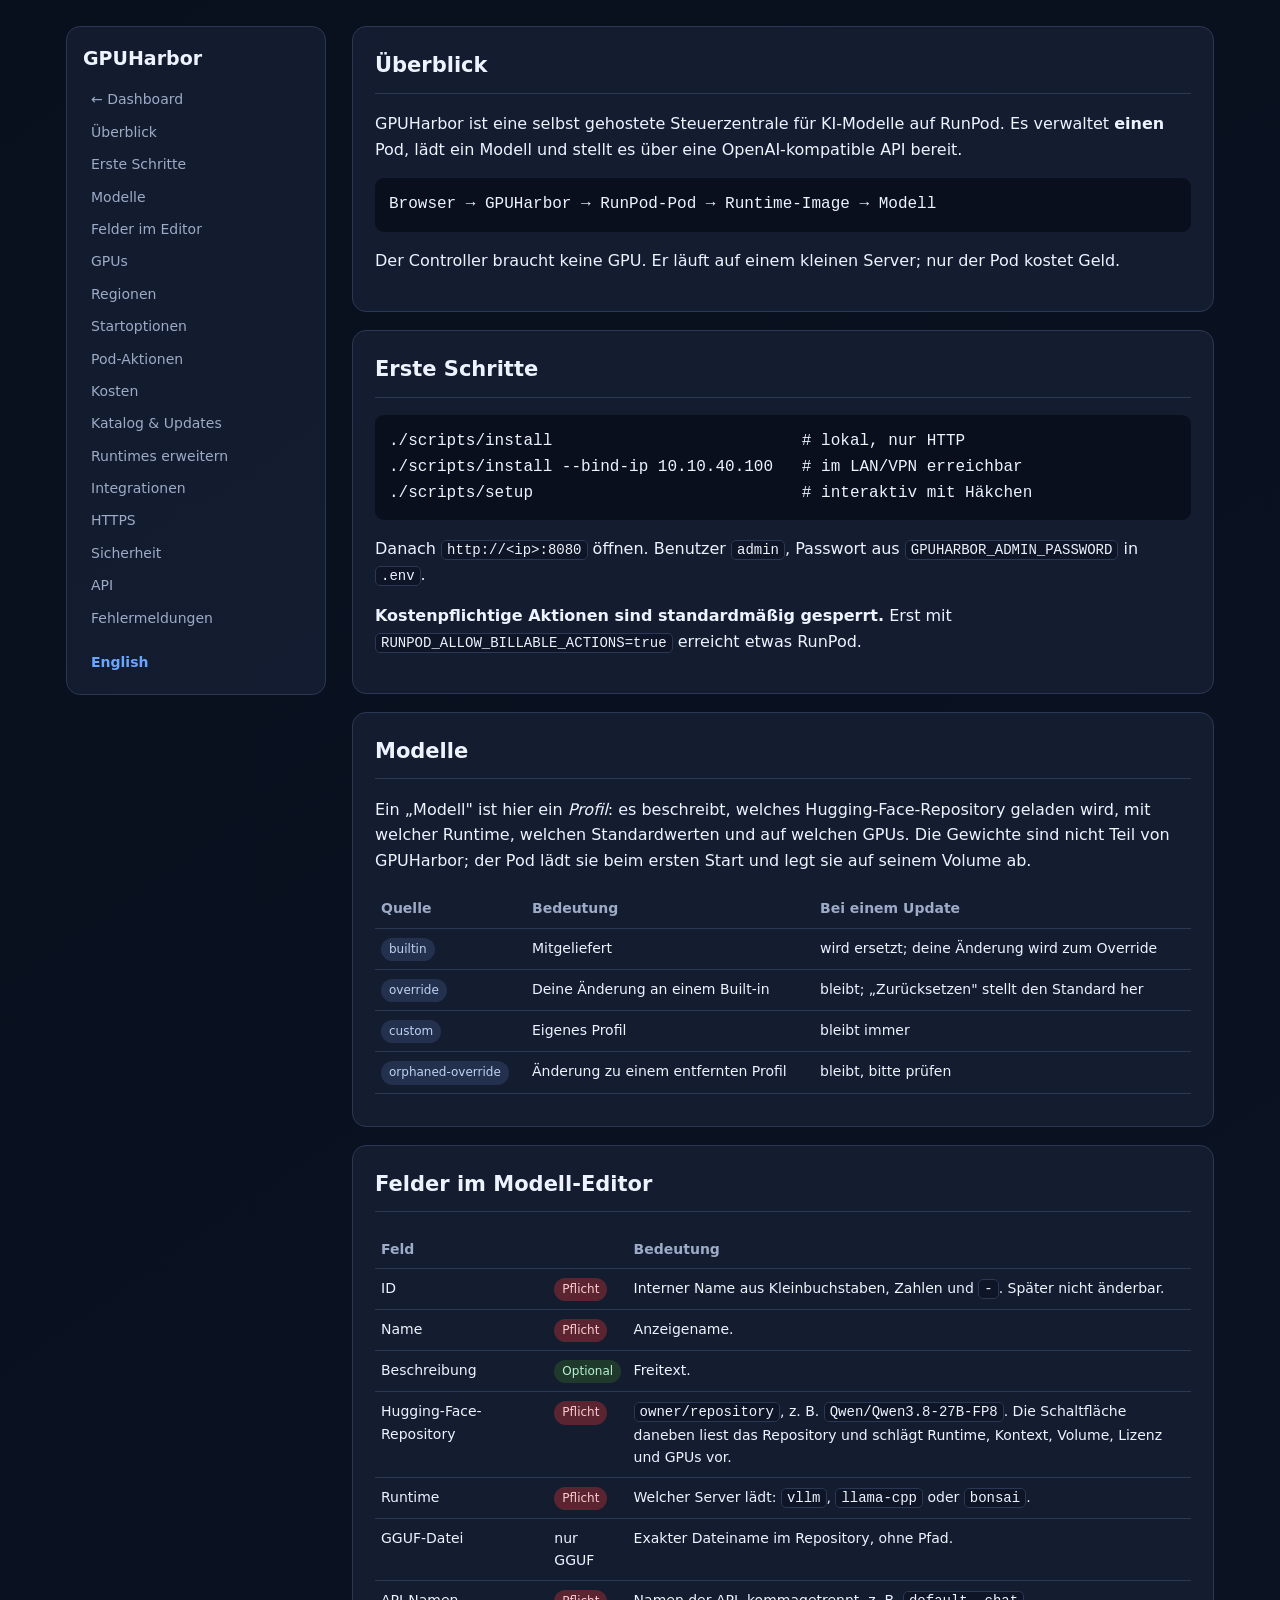
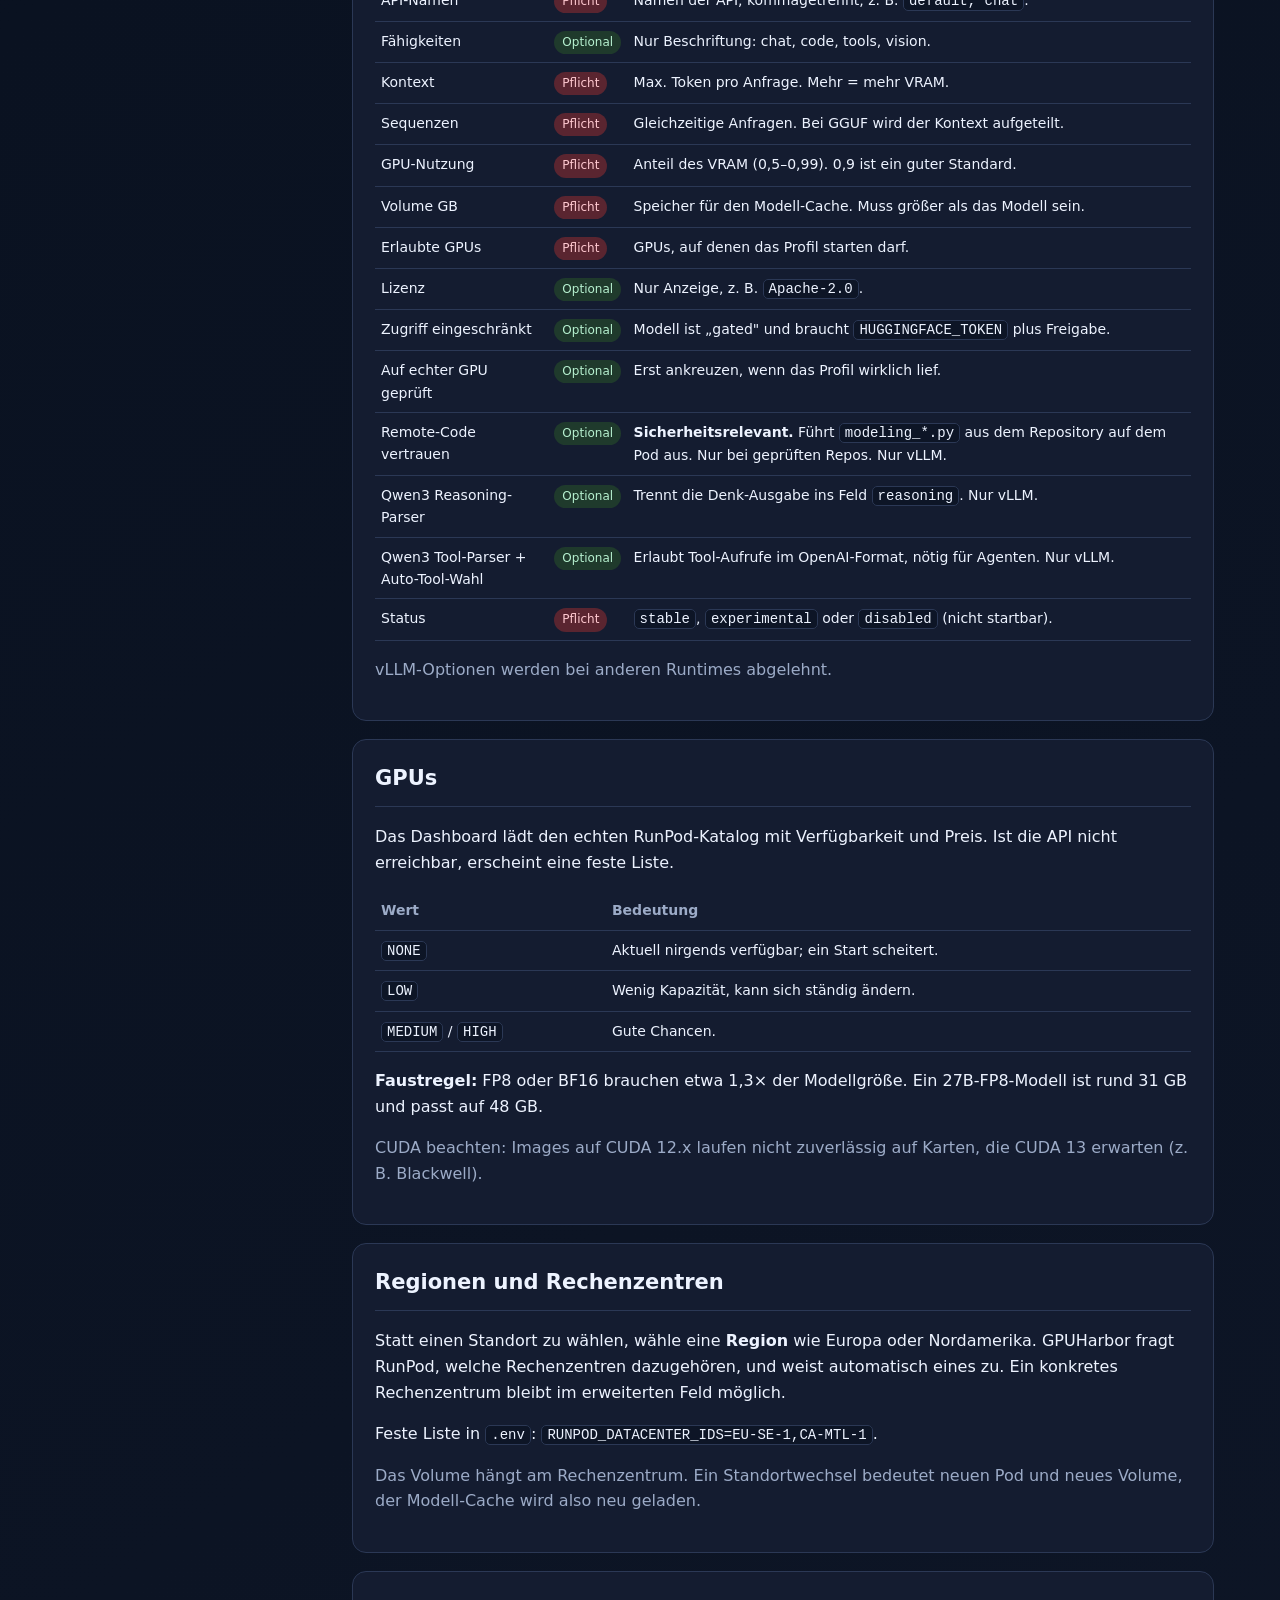
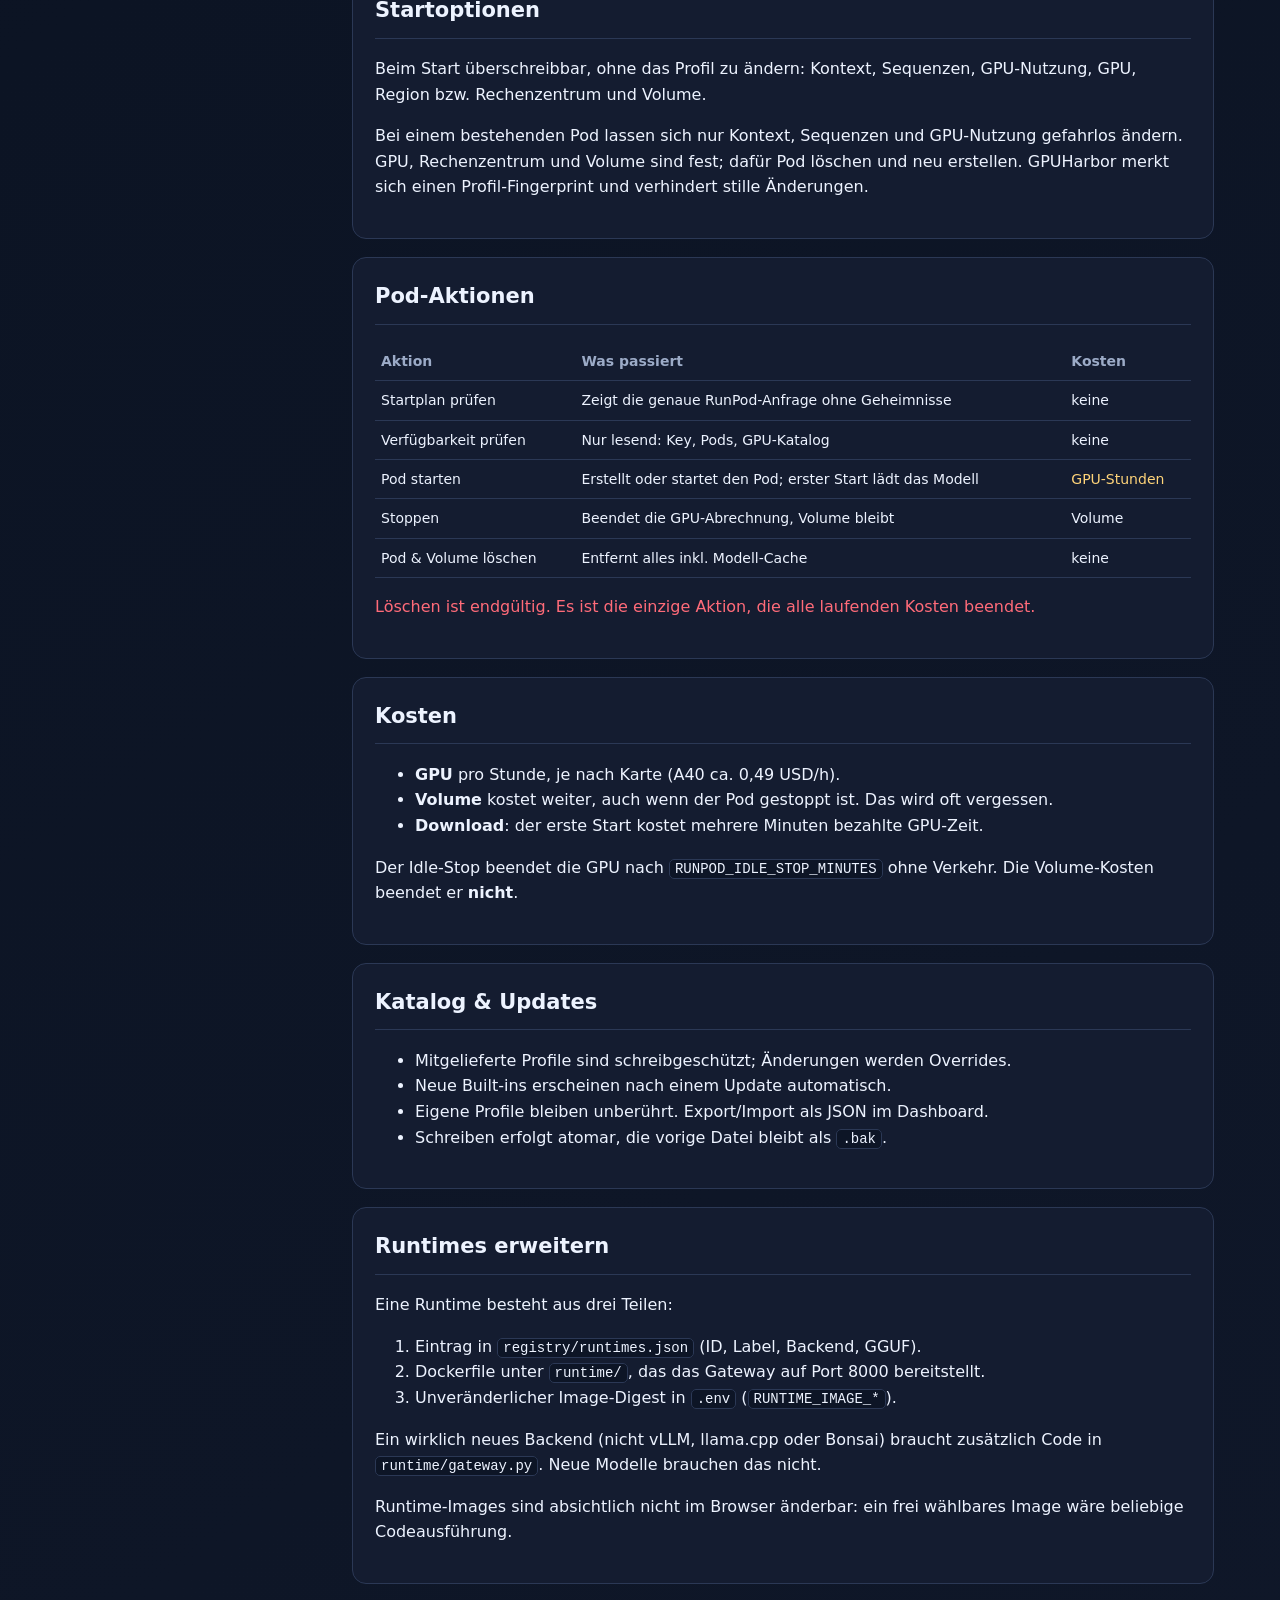
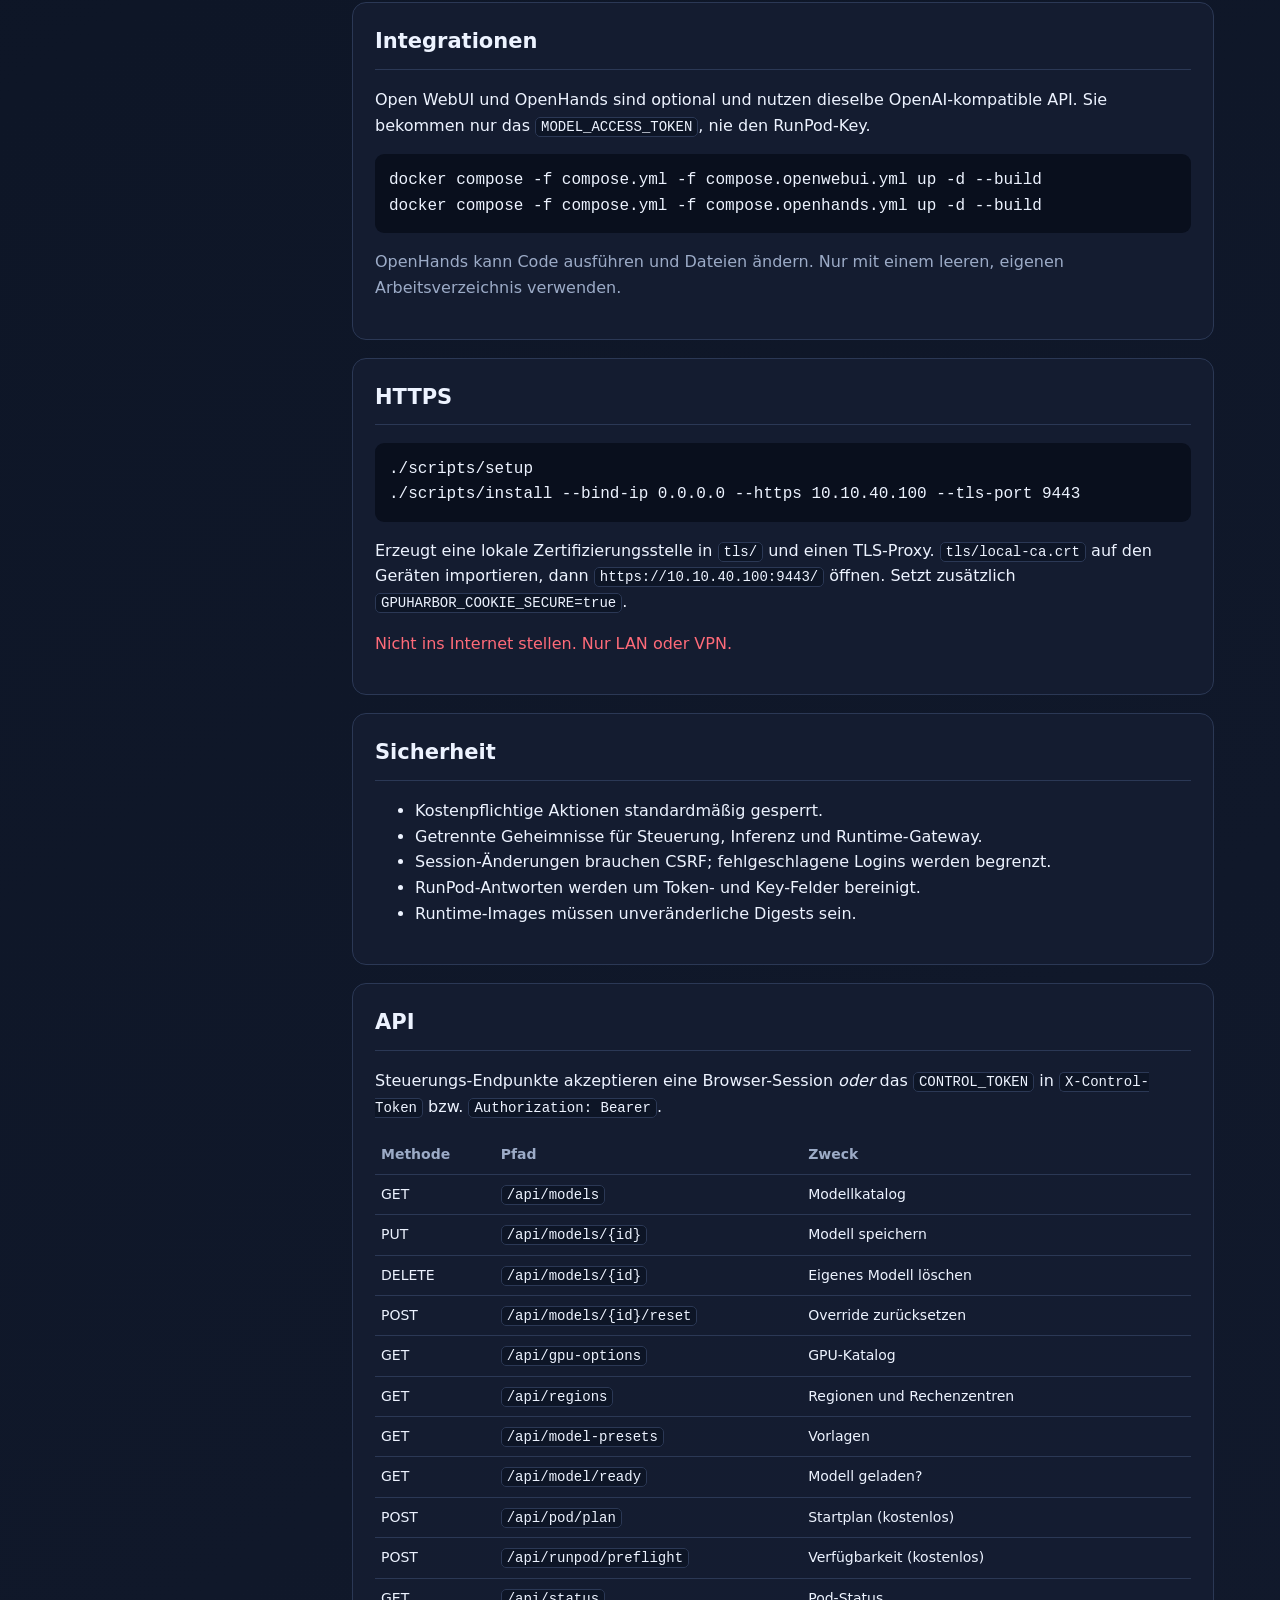
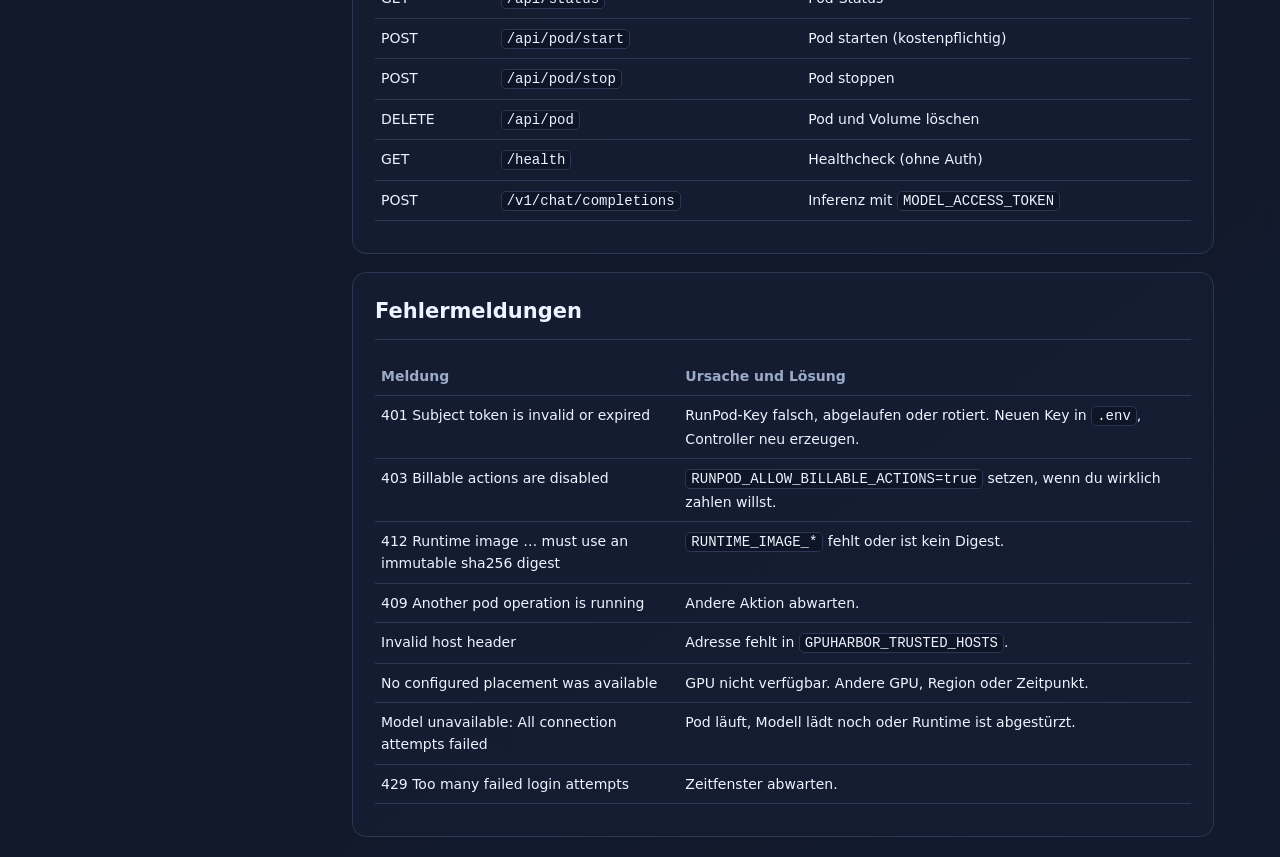
==== gpuharbor/static/docs.de.html @ ac612027 "Add Hugging Face lookup to the model editor Paste a repository, press one button, and GPUHarbor read" ====
<!doctype html>
<html lang="de">
<head>
<meta charset="utf-8"><meta name="viewport" content="width=device-width,initial-scale=1">
<title>GPUHarbor · Dokumentation</title>
<link rel="icon" href="/favicon.svg" type="image/svg+xml">
<style>
:root{color-scheme:dark;--bg:#0b1020;--card:#151d31;--line:#2b3855;--text:#edf3ff;--muted:#9cabc7;--accent:#68a6ff;--warn:#ffd479;--danger:#ff6b79;--ok:#54d69a}
*{box-sizing:border-box}
body{margin:0;background:linear-gradient(145deg,#08101e,#121a2d);color:var(--text);font:16px/1.6 system-ui,sans-serif}
.wrap{display:grid;grid-template-columns:260px 1fr;gap:26px;max-width:1200px;margin:auto;padding:26px}
nav{position:sticky;top:26px;align-self:start;background:rgba(21,29,49,.94);border:1px solid var(--line);border-radius:14px;padding:16px}
nav h1{font-size:19px;margin:0 0 10px}
nav a{display:block;color:var(--muted);text-decoration:none;padding:5px 8px;border-radius:7px;font-size:14px}
nav a:hover{background:#22304d;color:var(--text)}
main{min-width:0}
section{background:rgba(21,29,49,.94);border:1px solid var(--line);border-radius:14px;padding:22px;margin-bottom:18px}
h2{margin-top:0;font-size:21px;border-bottom:1px solid var(--line);padding-bottom:10px}
code{background:#0d1526;border:1px solid var(--line);border-radius:5px;padding:1px 5px;font-size:14px}
pre{white-space:pre-wrap;background:#090f1d;border-radius:9px;padding:14px;overflow:auto}
table{width:100%;border-collapse:collapse;margin:10px 0;font-size:14px}
th,td{text-align:left;border-bottom:1px solid var(--line);padding:8px 6px;vertical-align:top}
th{color:var(--muted);font-weight:600}
.muted{color:var(--muted)}.warn{color:var(--warn)}.danger{color:var(--danger)}
.tag{display:inline-block;font-size:12px;padding:2px 8px;border-radius:99px;background:#24314e;color:#bdd2f3}
.required{background:#5a2530;color:#ffc9d0}.optional{background:#1f3a2c;color:#b6f0cf}
.lang{display:flex;gap:8px;margin-top:12px}
.lang a{color:var(--accent);text-decoration:none;font-weight:600}
@media(max-width:900px){.wrap{grid-template-columns:1fr}nav{position:static}}
</style>
</head>
<body>
<div class="wrap">
<nav>
  <h1>GPUHarbor</h1>
  <a href="/">← Dashboard</a>
  <a href="#ueberblick">Überblick</a>
  <a href="#start">Erste Schritte</a>
  <a href="#modelle">Modelle</a>
  <a href="#felder">Felder im Editor</a>
  <a href="#gpus">GPUs</a>
  <a href="#regionen">Regionen</a>
  <a href="#startoptionen">Startoptionen</a>
  <a href="#pod">Pod-Aktionen</a>
  <a href="#kosten">Kosten</a>
  <a href="#katalog">Katalog &amp; Updates</a>
  <a href="#runtimes">Runtimes erweitern</a>
  <a href="#integrationen">Integrationen</a>
  <a href="#https">HTTPS</a>
  <a href="#sicherheit">Sicherheit</a>
  <a href="#api">API</a>
  <a href="#fehler">Fehlermeldungen</a>
  <div class="lang"><a href="/docs">English</a></div>
</nav>
<main>

<section id="ueberblick">
<h2>Überblick</h2>
<p>GPUHarbor ist eine selbst gehostete Steuerzentrale für KI-Modelle auf RunPod.
Es verwaltet <strong>einen</strong> Pod, lädt ein Modell und stellt es über eine
OpenAI-kompatible API bereit.</p>
<pre>Browser → GPUHarbor → RunPod-Pod → Runtime-Image → Modell</pre>
<p>Der Controller braucht keine GPU. Er läuft auf einem kleinen Server; nur der
Pod kostet Geld.</p>
</section>

<section id="start">
<h2>Erste Schritte</h2>
<pre>./scripts/install                          # lokal, nur HTTP
./scripts/install --bind-ip 10.10.40.100   # im LAN/VPN erreichbar
./scripts/setup                            # interaktiv mit Häkchen</pre>
<p>Danach <code>http://&lt;ip&gt;:8080</code> öffnen. Benutzer <code>admin</code>,
Passwort aus <code>GPUHARBOR_ADMIN_PASSWORD</code> in <code>.env</code>.</p>
<p><strong>Kostenpflichtige Aktionen sind standardmäßig gesperrt.</strong> Erst mit
<code>RUNPOD_ALLOW_BILLABLE_ACTIONS=true</code> erreicht etwas RunPod.</p>
</section>

<section id="modelle">
<h2>Modelle</h2>
<p>Ein „Modell" ist hier ein <em>Profil</em>: es beschreibt, welches
Hugging-Face-Repository geladen wird, mit welcher Runtime, welchen Standardwerten
und auf welchen GPUs. Die Gewichte sind nicht Teil von GPUHarbor; der Pod lädt sie
beim ersten Start und legt sie auf seinem Volume ab.</p>
<table>
<tr><th>Quelle</th><th>Bedeutung</th><th>Bei einem Update</th></tr>
<tr><td><span class="tag">builtin</span></td><td>Mitgeliefert</td><td>wird ersetzt; deine Änderung wird zum Override</td></tr>
<tr><td><span class="tag">override</span></td><td>Deine Änderung an einem Built-in</td><td>bleibt; „Zurücksetzen" stellt den Standard her</td></tr>
<tr><td><span class="tag">custom</span></td><td>Eigenes Profil</td><td>bleibt immer</td></tr>
<tr><td><span class="tag">orphaned-override</span></td><td>Änderung zu einem entfernten Profil</td><td>bleibt, bitte prüfen</td></tr>
</table>
</section>

<section id="felder">
<h2>Felder im Modell-Editor</h2>
<table>
<tr><th>Feld</th><th></th><th>Bedeutung</th></tr>
<tr><td>ID</td><td><span class="tag required">Pflicht</span></td><td>Interner Name aus Kleinbuchstaben, Zahlen und <code>-</code>. Später nicht änderbar.</td></tr>
<tr><td>Name</td><td><span class="tag required">Pflicht</span></td><td>Anzeigename.</td></tr>
<tr><td>Beschreibung</td><td><span class="tag optional">Optional</span></td><td>Freitext.</td></tr>
<tr><td>Hugging-Face-Repository</td><td><span class="tag required">Pflicht</span></td><td><code>owner/repository</code>, z. B. <code>Qwen/Qwen3.8-27B-FP8</code>. Die Schaltfläche daneben liest das Repository und schlägt Runtime, Kontext, Volume, Lizenz und GPUs vor.</td></tr>
<tr><td>Runtime</td><td><span class="tag required">Pflicht</span></td><td>Welcher Server lädt: <code>vllm</code>, <code>llama-cpp</code> oder <code>bonsai</code>.</td></tr>
<tr><td>GGUF-Datei</td><td>nur GGUF</td><td>Exakter Dateiname im Repository, ohne Pfad.</td></tr>
<tr><td>API-Namen</td><td><span class="tag required">Pflicht</span></td><td>Namen der API, kommagetrennt, z. B. <code>default, chat</code>.</td></tr>
<tr><td>Fähigkeiten</td><td><span class="tag optional">Optional</span></td><td>Nur Beschriftung: chat, code, tools, vision.</td></tr>
<tr><td>Kontext</td><td><span class="tag required">Pflicht</span></td><td>Max. Token pro Anfrage. Mehr = mehr VRAM.</td></tr>
<tr><td>Sequenzen</td><td><span class="tag required">Pflicht</span></td><td>Gleichzeitige Anfragen. Bei GGUF wird der Kontext aufgeteilt.</td></tr>
<tr><td>GPU-Nutzung</td><td><span class="tag required">Pflicht</span></td><td>Anteil des VRAM (0,5–0,99). 0,9 ist ein guter Standard.</td></tr>
<tr><td>Volume GB</td><td><span class="tag required">Pflicht</span></td><td>Speicher für den Modell-Cache. Muss größer als das Modell sein.</td></tr>
<tr><td>Erlaubte GPUs</td><td><span class="tag required">Pflicht</span></td><td>GPUs, auf denen das Profil starten darf.</td></tr>
<tr><td>Lizenz</td><td><span class="tag optional">Optional</span></td><td>Nur Anzeige, z. B. <code>Apache-2.0</code>.</td></tr>
<tr><td>Zugriff eingeschränkt</td><td><span class="tag optional">Optional</span></td><td>Modell ist „gated" und braucht <code>HUGGINGFACE_TOKEN</code> plus Freigabe.</td></tr>
<tr><td>Auf echter GPU geprüft</td><td><span class="tag optional">Optional</span></td><td>Erst ankreuzen, wenn das Profil wirklich lief.</td></tr>
<tr><td>Remote-Code vertrauen</td><td><span class="tag optional">Optional</span></td><td><strong>Sicherheitsrelevant.</strong> Führt <code>modeling_*.py</code> aus dem Repository auf dem Pod aus. Nur bei geprüften Repos. Nur vLLM.</td></tr>
<tr><td>Qwen3 Reasoning-Parser</td><td><span class="tag optional">Optional</span></td><td>Trennt die Denk-Ausgabe ins Feld <code>reasoning</code>. Nur vLLM.</td></tr>
<tr><td>Qwen3 Tool-Parser + Auto-Tool-Wahl</td><td><span class="tag optional">Optional</span></td><td>Erlaubt Tool-Aufrufe im OpenAI-Format, nötig für Agenten. Nur vLLM.</td></tr>
<tr><td>Status</td><td><span class="tag required">Pflicht</span></td><td><code>stable</code>, <code>experimental</code> oder <code>disabled</code> (nicht startbar).</td></tr>
</table>
<p class="muted">vLLM-Optionen werden bei anderen Runtimes abgelehnt.</p>
</section>

<section id="gpus">
<h2>GPUs</h2>
<p>Das Dashboard lädt den echten RunPod-Katalog mit Verfügbarkeit und Preis. Ist
die API nicht erreichbar, erscheint eine feste Liste.</p>
<table>
<tr><th>Wert</th><th>Bedeutung</th></tr>
<tr><td><code>NONE</code></td><td>Aktuell nirgends verfügbar; ein Start scheitert.</td></tr>
<tr><td><code>LOW</code></td><td>Wenig Kapazität, kann sich ständig ändern.</td></tr>
<tr><td><code>MEDIUM</code> / <code>HIGH</code></td><td>Gute Chancen.</td></tr>
</table>
<p><strong>Faustregel:</strong> FP8 oder BF16 brauchen etwa 1,3× der Modellgröße.
Ein 27B-FP8-Modell ist rund 31 GB und passt auf 48 GB.</p>
<p class="muted">CUDA beachten: Images auf CUDA 12.x laufen nicht zuverlässig auf
Karten, die CUDA 13 erwarten (z. B. Blackwell).</p>
</section>

<section id="regionen">
<h2>Regionen und Rechenzentren</h2>
<p>Statt einen Standort zu wählen, wähle eine <strong>Region</strong> wie Europa
oder Nordamerika. GPUHarbor fragt RunPod, welche Rechenzentren dazugehören, und
weist automatisch eines zu. Ein konkretes Rechenzentrum bleibt im erweiterten Feld
möglich.</p>
<p>Feste Liste in <code>.env</code>: <code>RUNPOD_DATACENTER_IDS=EU-SE-1,CA-MTL-1</code>.</p>
<p class="muted">Das Volume hängt am Rechenzentrum. Ein Standortwechsel bedeutet
neuen Pod und neues Volume, der Modell-Cache wird also neu geladen.</p>
</section>

<section id="startoptionen">
<h2>Startoptionen</h2>
<p>Beim Start überschreibbar, ohne das Profil zu ändern: Kontext, Sequenzen,
GPU-Nutzung, GPU, Region bzw. Rechenzentrum und Volume.</p>
<p>Bei einem bestehenden Pod lassen sich nur Kontext, Sequenzen und GPU-Nutzung
gefahrlos ändern. GPU, Rechenzentrum und Volume sind fest; dafür Pod löschen und
neu erstellen. GPUHarbor merkt sich einen Profil-Fingerprint und verhindert
stille Änderungen.</p>
</section>

<section id="pod">
<h2>Pod-Aktionen</h2>
<table>
<tr><th>Aktion</th><th>Was passiert</th><th>Kosten</th></tr>
<tr><td>Startplan prüfen</td><td>Zeigt die genaue RunPod-Anfrage ohne Geheimnisse</td><td>keine</td></tr>
<tr><td>Verfügbarkeit prüfen</td><td>Nur lesend: Key, Pods, GPU-Katalog</td><td>keine</td></tr>
<tr><td>Pod starten</td><td>Erstellt oder startet den Pod; erster Start lädt das Modell</td><td class="warn">GPU-Stunden</td></tr>
<tr><td>Stoppen</td><td>Beendet die GPU-Abrechnung, Volume bleibt</td><td>Volume</td></tr>
<tr><td>Pod &amp; Volume löschen</td><td>Entfernt alles inkl. Modell-Cache</td><td>keine</td></tr>
</table>
<p class="danger">Löschen ist endgültig. Es ist die einzige Aktion, die alle laufenden Kosten beendet.</p>
</section>

<section id="kosten">
<h2>Kosten</h2>
<ul>
<li><strong>GPU</strong> pro Stunde, je nach Karte (A40 ca. 0,49 USD/h).</li>
<li><strong>Volume</strong> kostet weiter, auch wenn der Pod gestoppt ist. Das wird oft vergessen.</li>
<li><strong>Download</strong>: der erste Start kostet mehrere Minuten bezahlte GPU-Zeit.</li>
</ul>
<p>Der Idle-Stop beendet die GPU nach <code>RUNPOD_IDLE_STOP_MINUTES</code> ohne
Verkehr. Die Volume-Kosten beendet er <strong>nicht</strong>.</p>
</section>

<section id="katalog">
<h2>Katalog &amp; Updates</h2>
<ul>
<li>Mitgelieferte Profile sind schreibgeschützt; Änderungen werden Overrides.</li>
<li>Neue Built-ins erscheinen nach einem Update automatisch.</li>
<li>Eigene Profile bleiben unberührt. Export/Import als JSON im Dashboard.</li>
<li>Schreiben erfolgt atomar, die vorige Datei bleibt als <code>.bak</code>.</li>
</ul>
</section>

<section id="runtimes">
<h2>Runtimes erweitern</h2>
<p>Eine Runtime besteht aus drei Teilen:</p>
<ol>
<li>Eintrag in <code>registry/runtimes.json</code> (ID, Label, Backend, GGUF).</li>
<li>Dockerfile unter <code>runtime/</code>, das das Gateway auf Port 8000 bereitstellt.</li>
<li>Unveränderlicher Image-Digest in <code>.env</code> (<code>RUNTIME_IMAGE_*</code>).</li>
</ol>
<p>Ein wirklich neues Backend (nicht vLLM, llama.cpp oder Bonsai) braucht zusätzlich
Code in <code>runtime/gateway.py</code>. Neue Modelle brauchen das nicht.</p>
<p>Runtime-Images sind absichtlich nicht im Browser änderbar: ein frei wählbares
Image wäre beliebige Codeausführung.</p>
</section>

<section id="integrationen">
<h2>Integrationen</h2>
<p>Open WebUI und OpenHands sind optional und nutzen dieselbe OpenAI-kompatible
API. Sie bekommen nur das <code>MODEL_ACCESS_TOKEN</code>, nie den RunPod-Key.</p>
<pre>docker compose -f compose.yml -f compose.openwebui.yml up -d --build
docker compose -f compose.yml -f compose.openhands.yml up -d --build</pre>
<p class="muted">OpenHands kann Code ausführen und Dateien ändern. Nur mit einem
leeren, eigenen Arbeitsverzeichnis verwenden.</p>
</section>

<section id="https">
<h2>HTTPS</h2>
<pre>./scripts/setup
./scripts/install --bind-ip 0.0.0.0 --https 10.10.40.100 --tls-port 9443</pre>
<p>Erzeugt eine lokale Zertifizierungsstelle in <code>tls/</code> und einen
TLS-Proxy. <code>tls/local-ca.crt</code> auf den Geräten importieren, dann
<code>https://10.10.40.100:9443/</code> öffnen. Setzt zusätzlich
<code>GPUHARBOR_COOKIE_SECURE=true</code>.</p>
<p class="danger">Nicht ins Internet stellen. Nur LAN oder VPN.</p>
</section>

<section id="sicherheit">
<h2>Sicherheit</h2>
<ul>
<li>Kostenpflichtige Aktionen standardmäßig gesperrt.</li>
<li>Getrennte Geheimnisse für Steuerung, Inferenz und Runtime-Gateway.</li>
<li>Session-Änderungen brauchen CSRF; fehlgeschlagene Logins werden begrenzt.</li>
<li>RunPod-Antworten werden um Token- und Key-Felder bereinigt.</li>
<li>Runtime-Images müssen unveränderliche Digests sein.</li>
</ul>
</section>

<section id="api">
<h2>API</h2>
<p>Steuerungs-Endpunkte akzeptieren eine Browser-Session <em>oder</em> das
<code>CONTROL_TOKEN</code> in <code>X-Control-Token</code> bzw.
<code>Authorization: Bearer</code>.</p>
<table>
<tr><th>Methode</th><th>Pfad</th><th>Zweck</th></tr>
<tr><td>GET</td><td><code>/api/models</code></td><td>Modellkatalog</td></tr>
<tr><td>PUT</td><td><code>/api/models/{id}</code></td><td>Modell speichern</td></tr>
<tr><td>DELETE</td><td><code>/api/models/{id}</code></td><td>Eigenes Modell löschen</td></tr>
<tr><td>POST</td><td><code>/api/models/{id}/reset</code></td><td>Override zurücksetzen</td></tr>
<tr><td>GET</td><td><code>/api/gpu-options</code></td><td>GPU-Katalog</td></tr>
<tr><td>GET</td><td><code>/api/regions</code></td><td>Regionen und Rechenzentren</td></tr>
<tr><td>GET</td><td><code>/api/model-presets</code></td><td>Vorlagen</td></tr>
<tr><td>GET</td><td><code>/api/model/ready</code></td><td>Modell geladen?</td></tr>
<tr><td>POST</td><td><code>/api/pod/plan</code></td><td>Startplan (kostenlos)</td></tr>
<tr><td>POST</td><td><code>/api/runpod/preflight</code></td><td>Verfügbarkeit (kostenlos)</td></tr>
<tr><td>GET</td><td><code>/api/status</code></td><td>Pod-Status</td></tr>
<tr><td>POST</td><td><code>/api/pod/start</code></td><td>Pod starten (kostenpflichtig)</td></tr>
<tr><td>POST</td><td><code>/api/pod/stop</code></td><td>Pod stoppen</td></tr>
<tr><td>DELETE</td><td><code>/api/pod</code></td><td>Pod und Volume löschen</td></tr>
<tr><td>GET</td><td><code>/health</code></td><td>Healthcheck (ohne Auth)</td></tr>
<tr><td>POST</td><td><code>/v1/chat/completions</code></td><td>Inferenz mit <code>MODEL_ACCESS_TOKEN</code></td></tr>
</table>
</section>

<section id="fehler">
<h2>Fehlermeldungen</h2>
<table>
<tr><th>Meldung</th><th>Ursache und Lösung</th></tr>
<tr><td>401 Subject token is invalid or expired</td><td>RunPod-Key falsch, abgelaufen oder rotiert. Neuen Key in <code>.env</code>, Controller neu erzeugen.</td></tr>
<tr><td>403 Billable actions are disabled</td><td><code>RUNPOD_ALLOW_BILLABLE_ACTIONS=true</code> setzen, wenn du wirklich zahlen willst.</td></tr>
<tr><td>412 Runtime image … must use an immutable sha256 digest</td><td><code>RUNTIME_IMAGE_*</code> fehlt oder ist kein Digest.</td></tr>
<tr><td>409 Another pod operation is running</td><td>Andere Aktion abwarten.</td></tr>
<tr><td>Invalid host header</td><td>Adresse fehlt in <code>GPUHARBOR_TRUSTED_HOSTS</code>.</td></tr>
<tr><td>No configured placement was available</td><td>GPU nicht verfügbar. Andere GPU, Region oder Zeitpunkt.</td></tr>
<tr><td>Model unavailable: All connection attempts failed</td><td>Pod läuft, Modell lädt noch oder Runtime ist abgestürzt.</td></tr>
<tr><td>429 Too many failed login attempts</td><td>Zeitfenster abwarten.</td></tr>
</table>
</section>

</main>
</div>
</body>
</html>
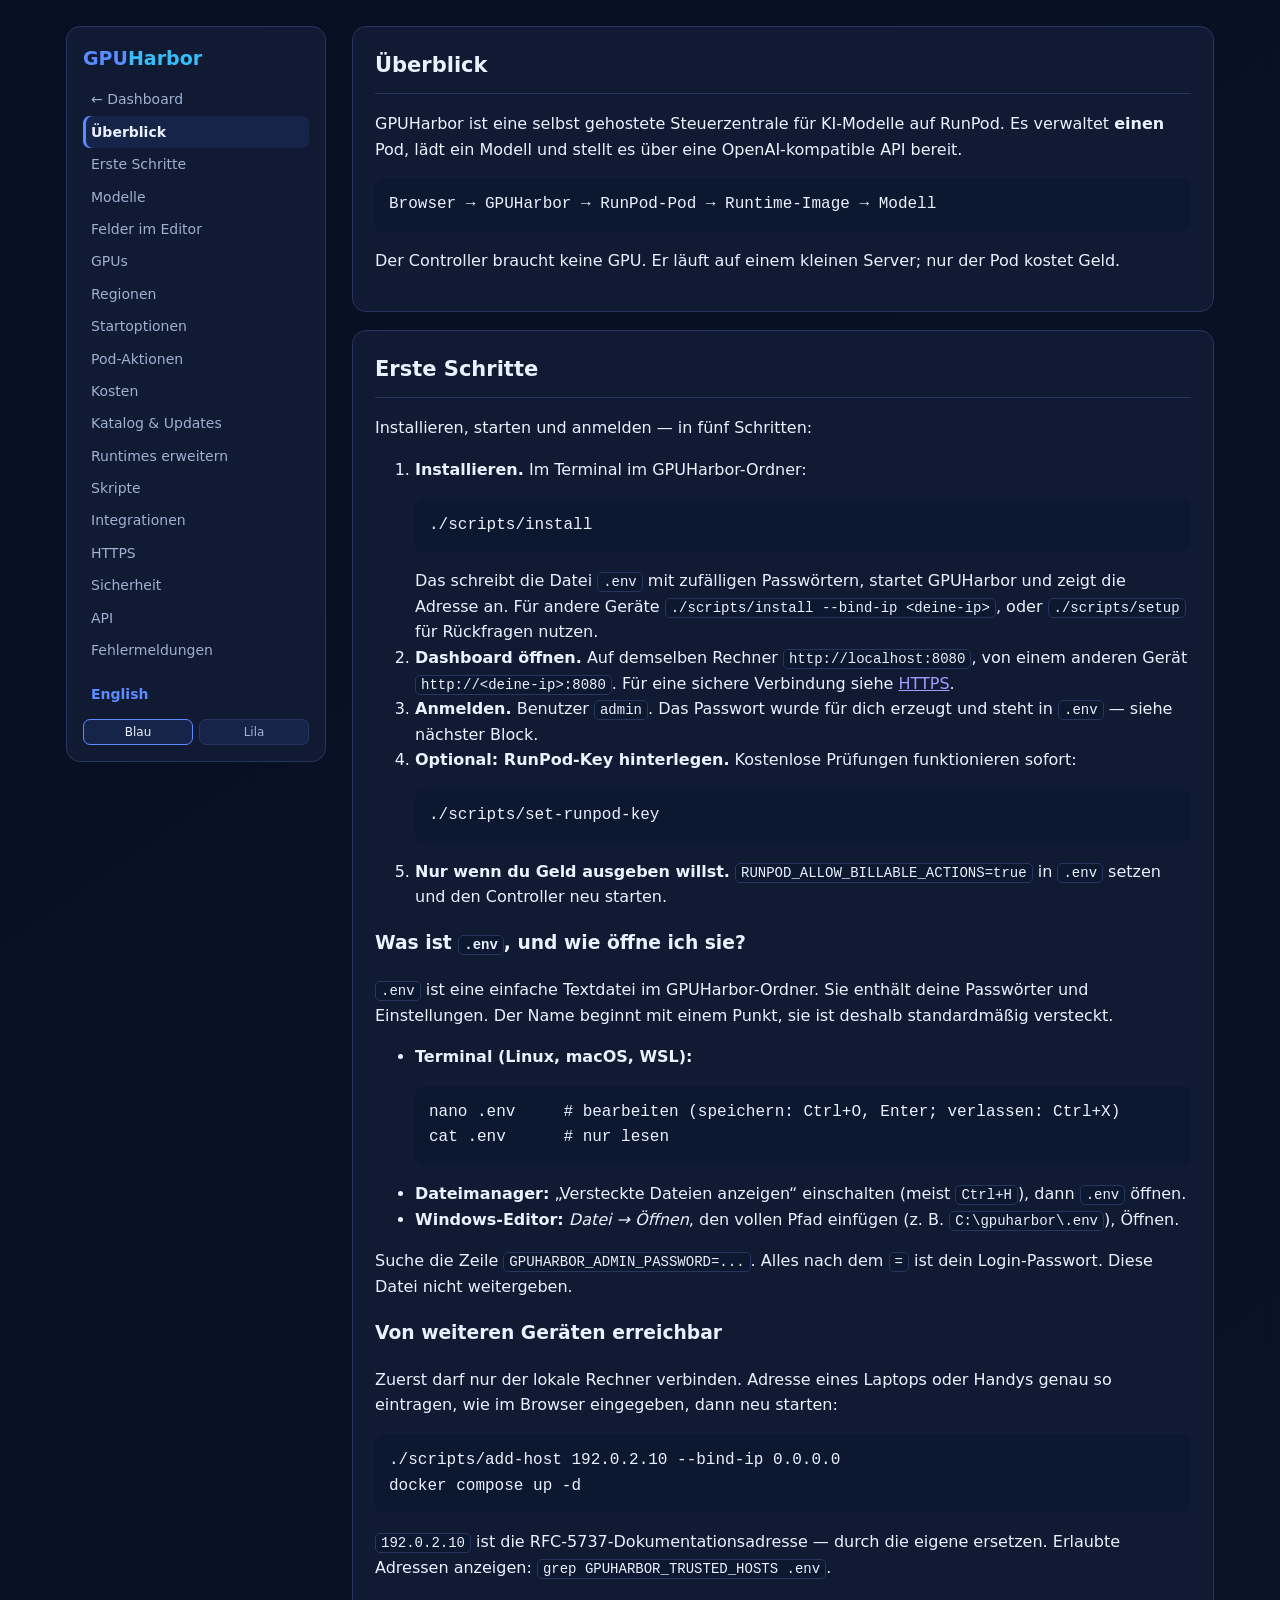
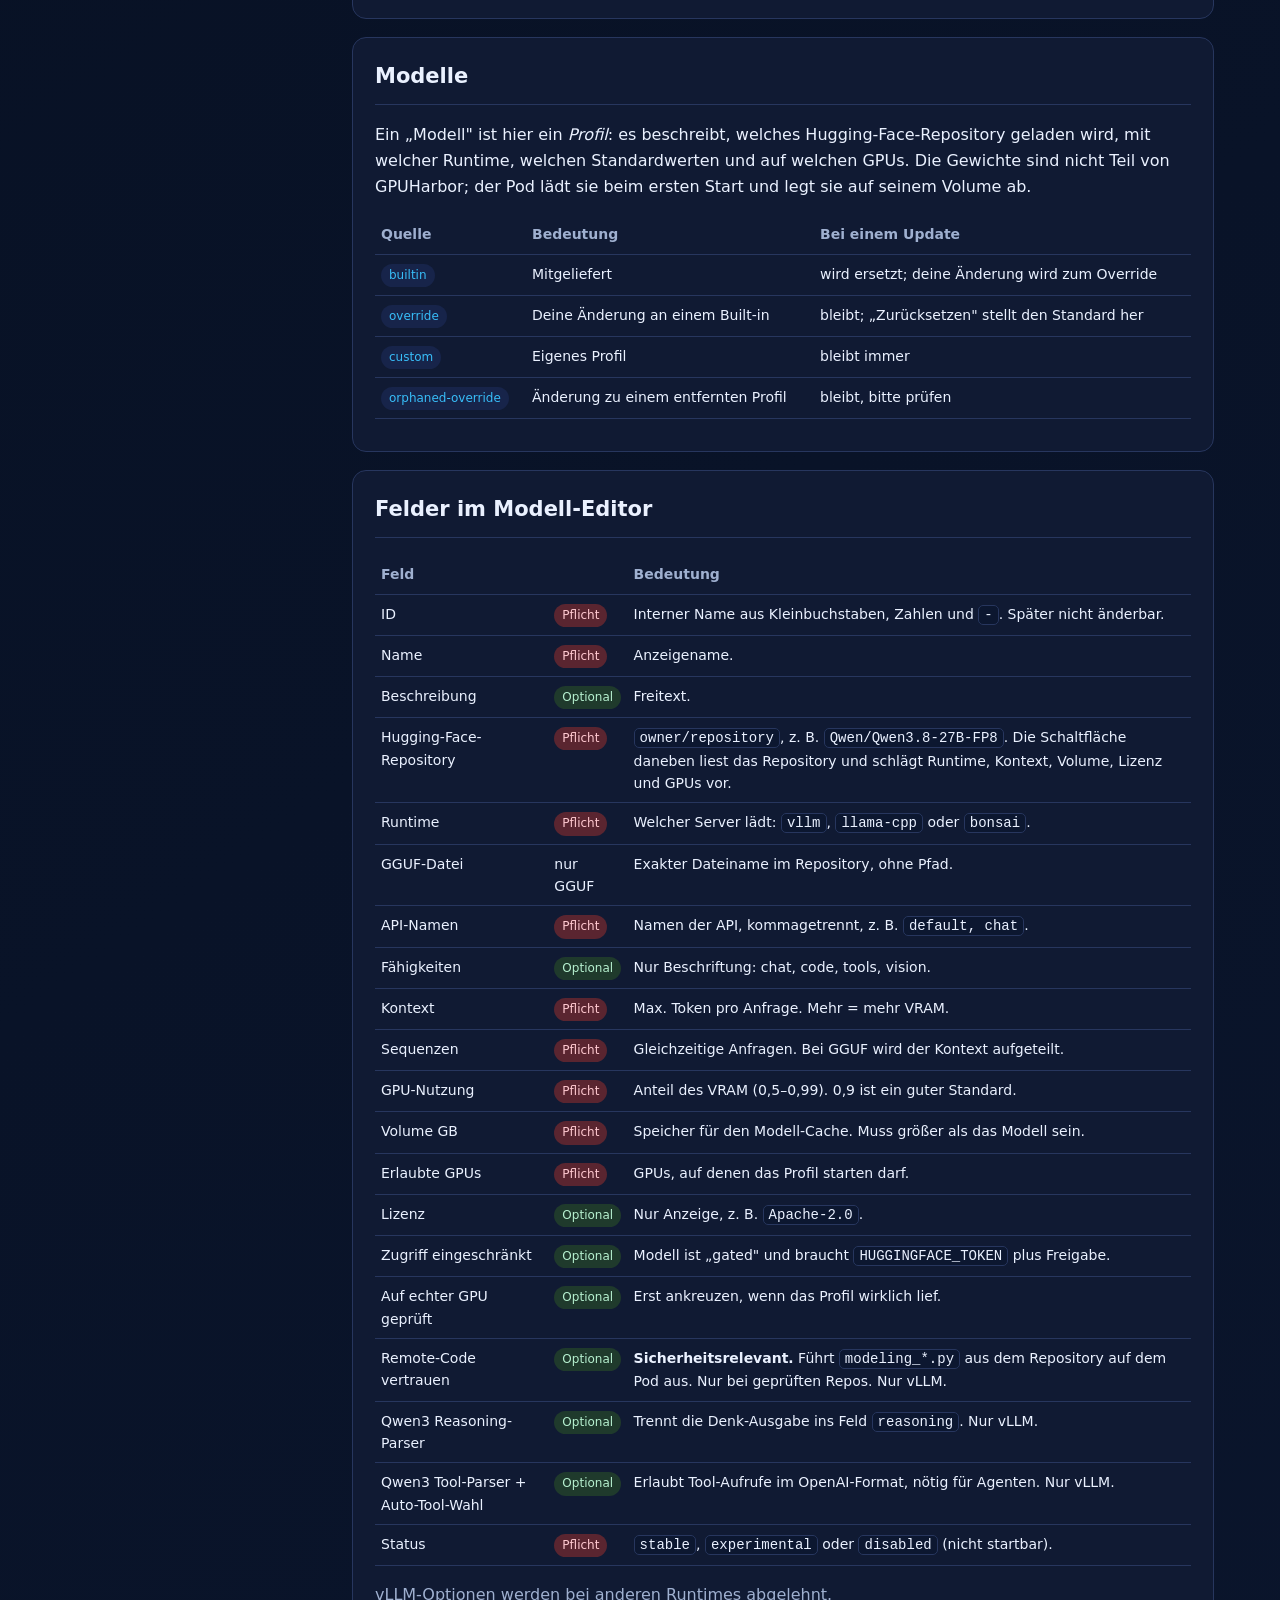
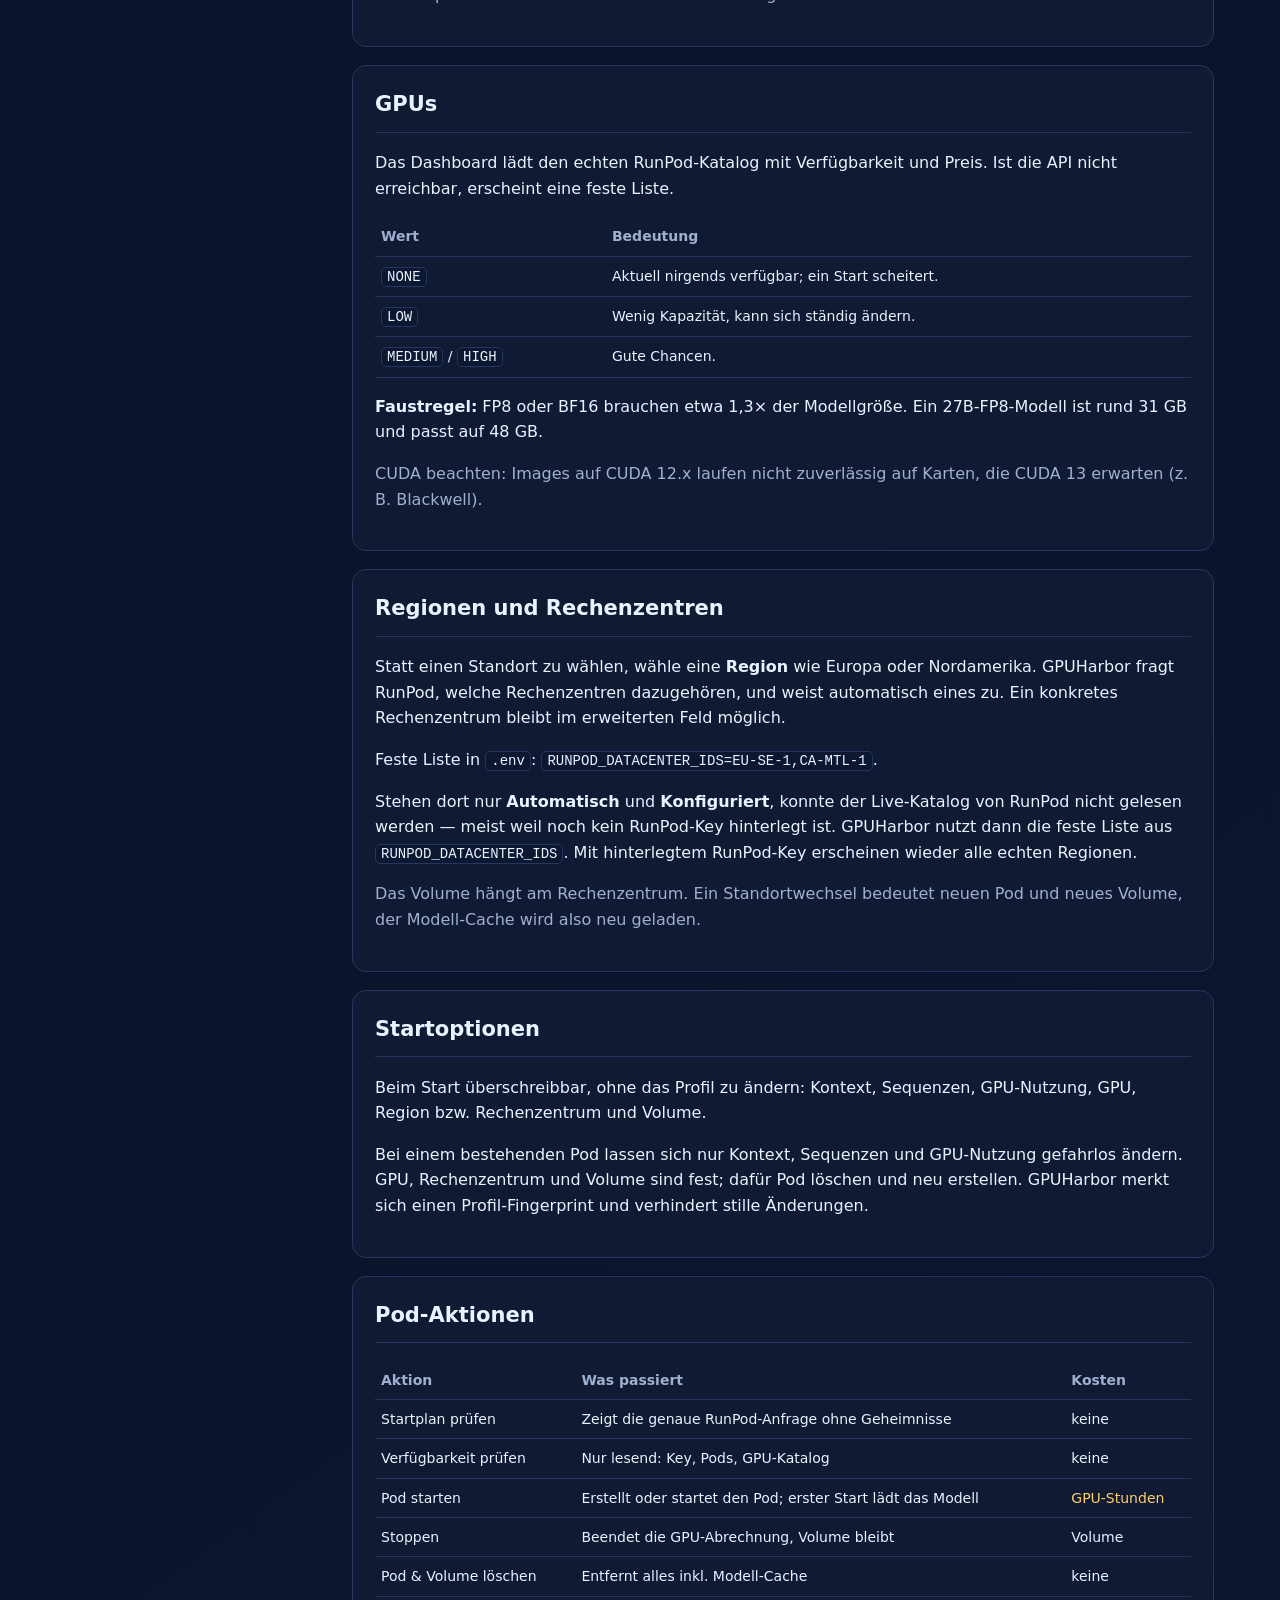
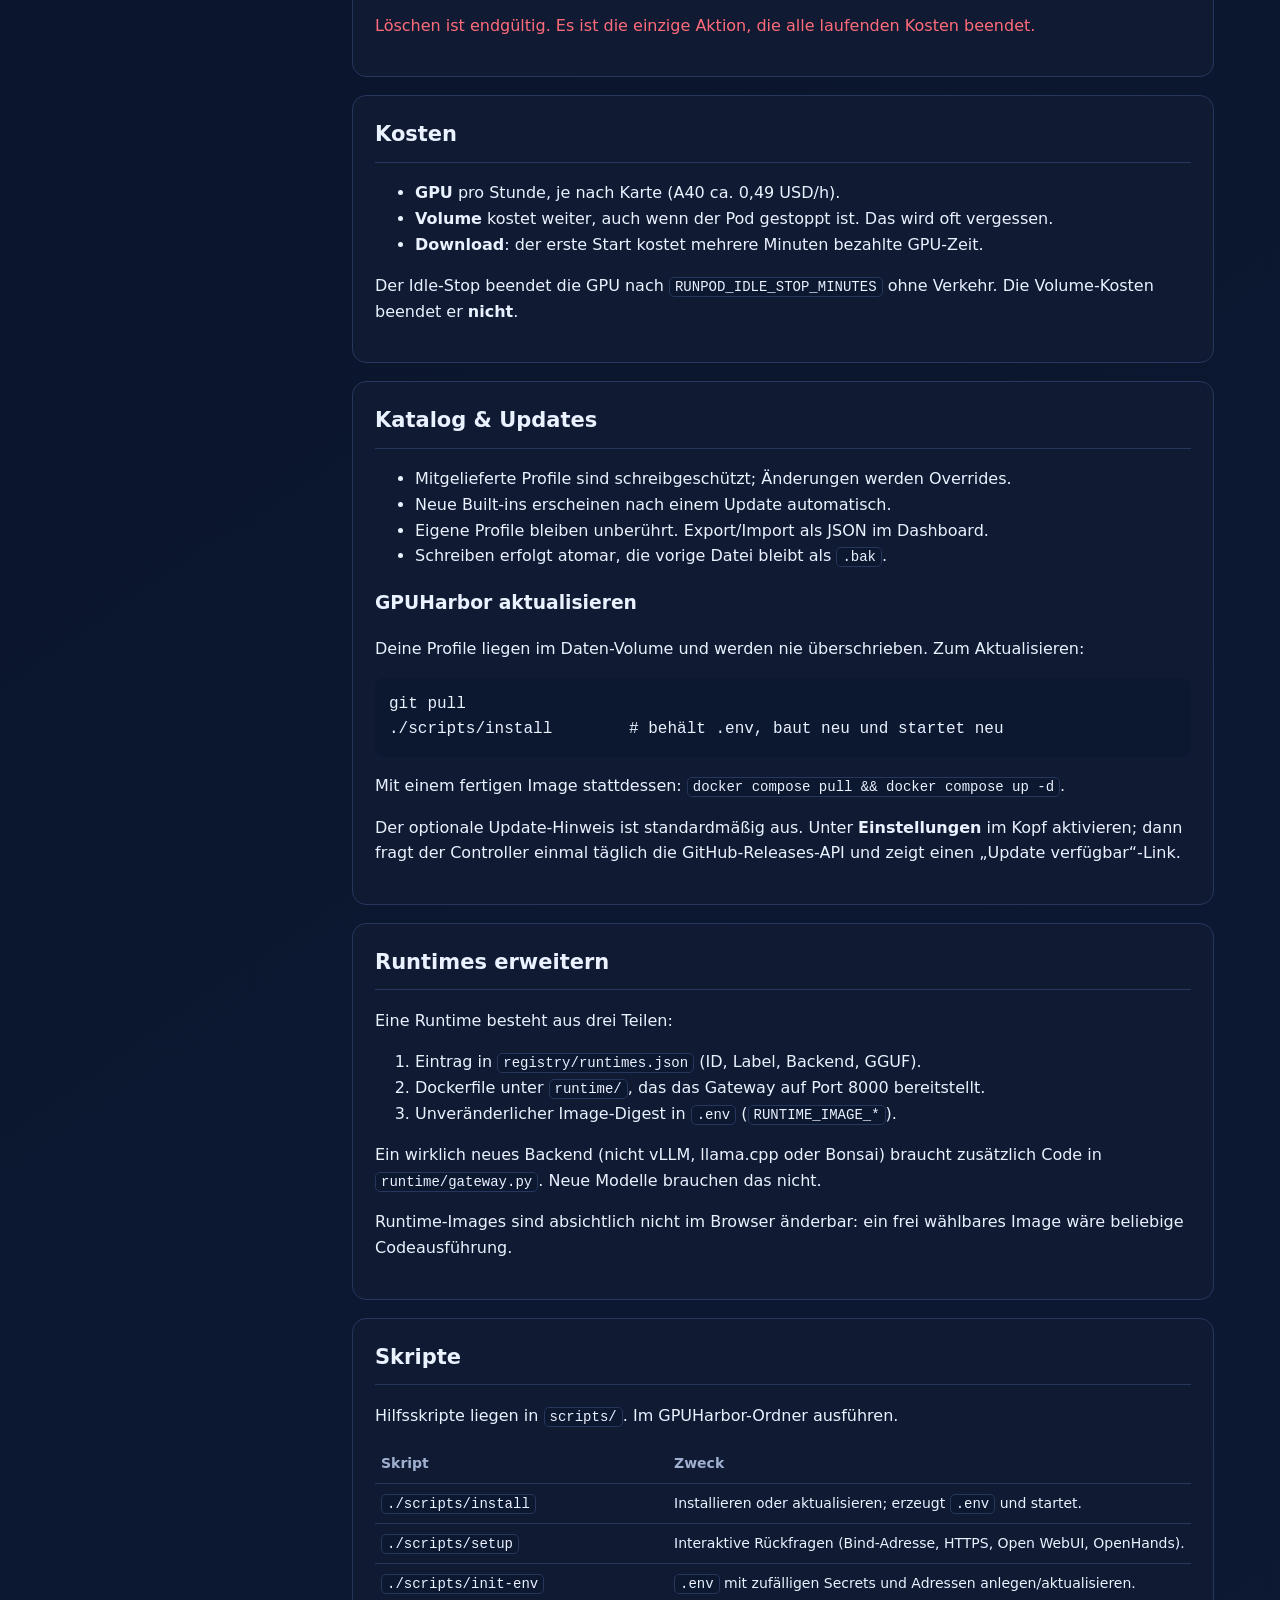
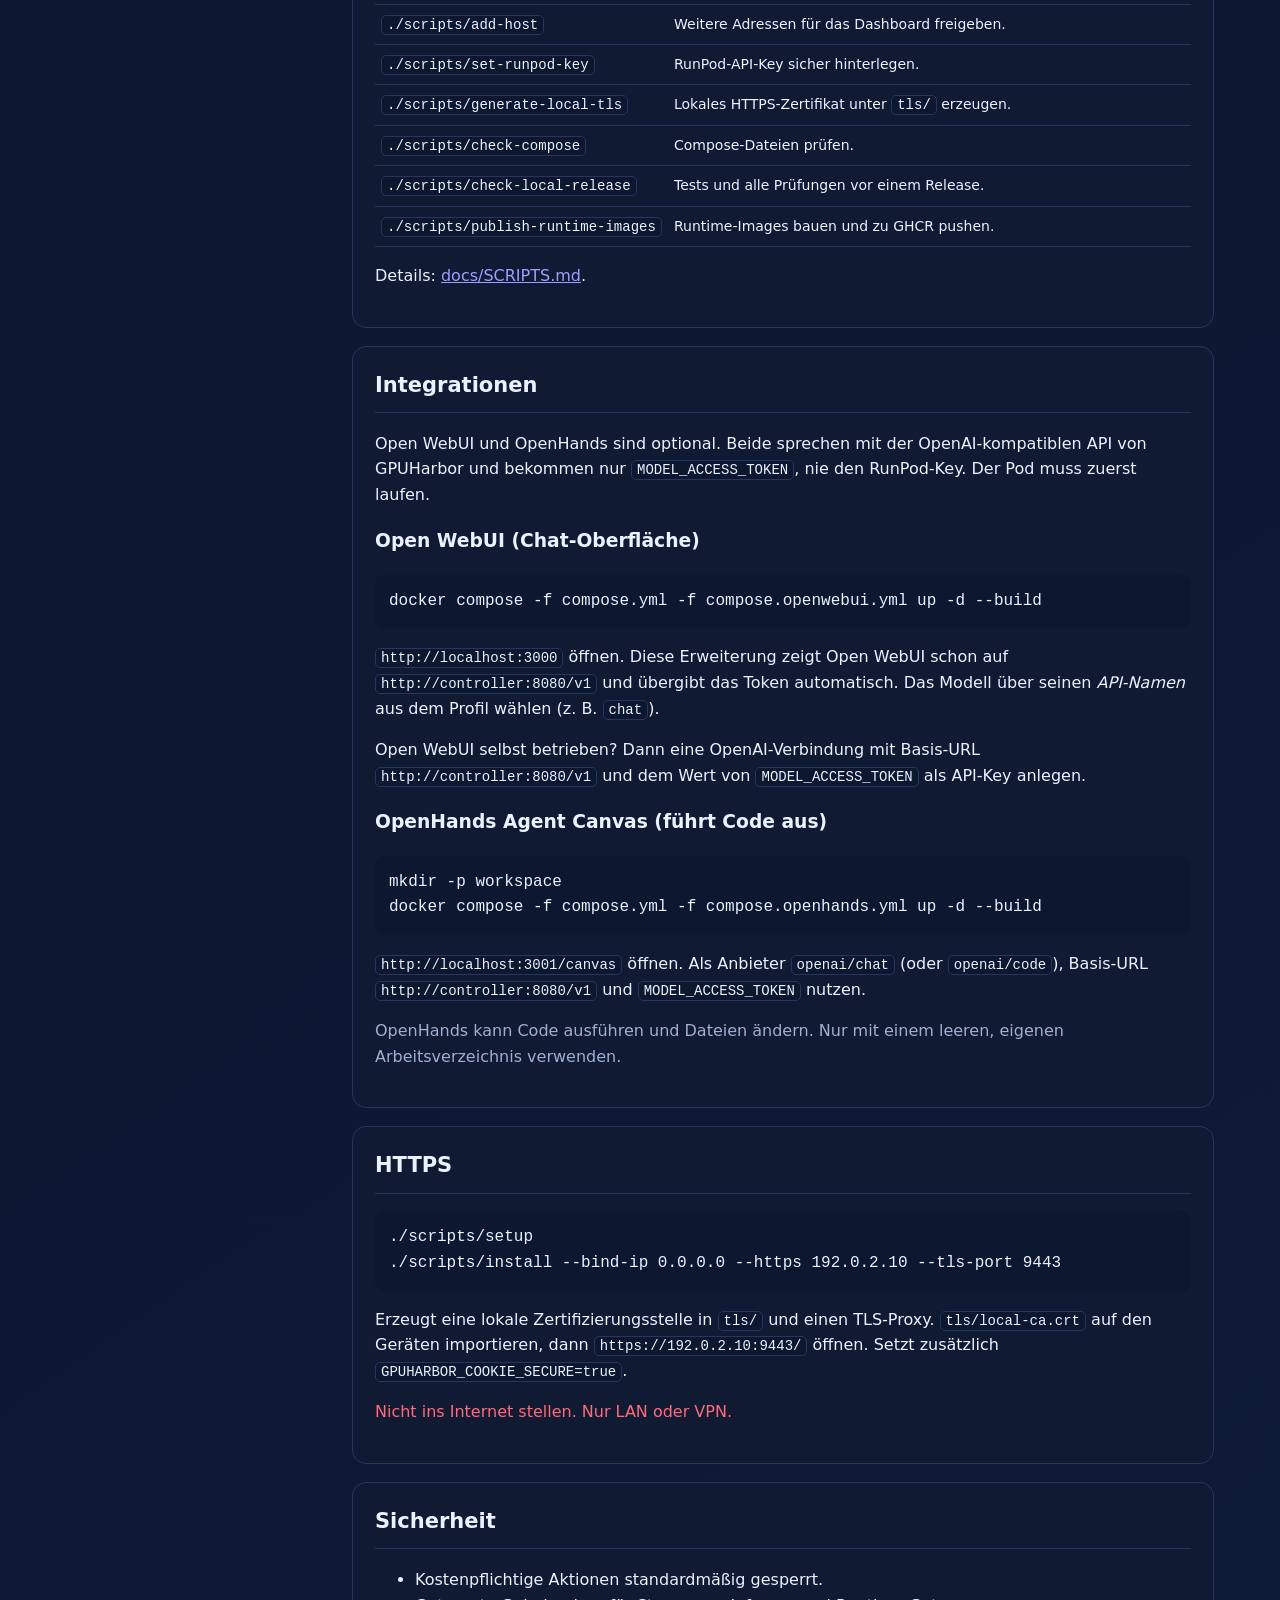
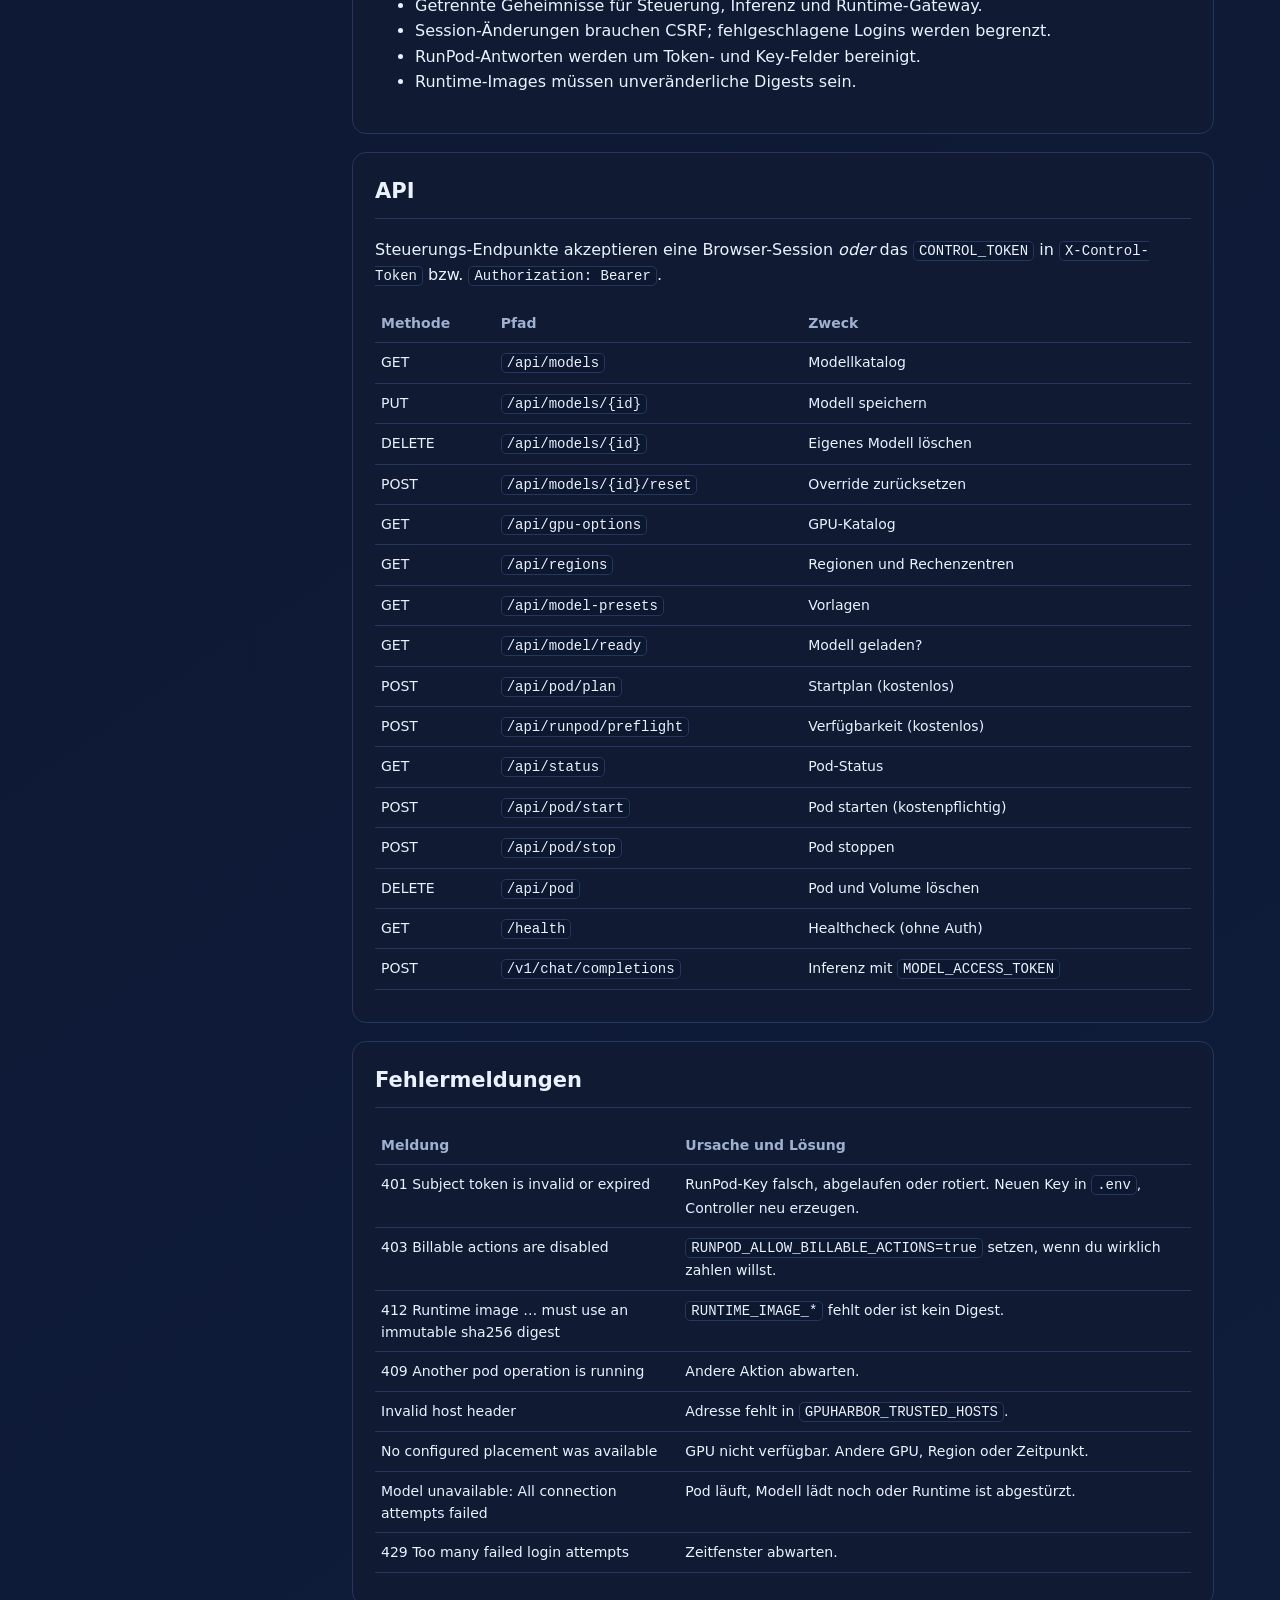
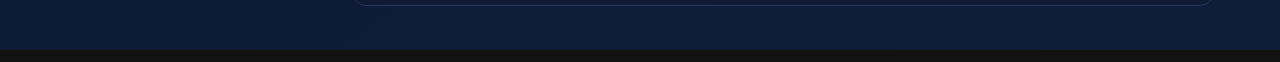
==== commit 62592c5c: "Add settings dialog, two themes, opt-in update check and scripts docs - Settings dialog with a left " ====
--- a/gpuharbor/static/docs.de.html
+++ b/gpuharbor/static/docs.de.html
@@ -3,36 +3,43 @@
 <head>
 <meta charset="utf-8"><meta name="viewport" content="width=device-width,initial-scale=1">
 <title>GPUHarbor · Dokumentation</title>
+<script>try{document.documentElement.dataset.theme=localStorage.getItem('gh-theme')||'blue'}catch(e){}</script>
 <link rel="icon" href="/favicon.svg" type="image/svg+xml">
 <style>
-:root{color-scheme:dark;--bg:#0b1020;--card:#151d31;--line:#2b3855;--text:#edf3ff;--muted:#9cabc7;--accent:#68a6ff;--warn:#ffd479;--danger:#ff6b79;--ok:#54d69a}
+:root{color-scheme:dark;--bg1:#071022;--bg2:#0f1c3a;--card:#101a33;--card-2:#17244a;--input-bg:#0c1730;--line:#27365e;--text:#eaf1ff;--muted:#9fb0d0;--accent:#5b8cff;--accent-2:#38bdf8;--warn:#ffcf6b;--danger:#ff6b79;--ok:#4ecb8f}
+html[data-theme=runpod]{--bg1:#06040d;--bg2:#150c2e;--card:#161029;--card-2:#221838;--input-bg:#100c22;--line:#2a1f45;--text:#f3f0fa;--muted:#ccc6df;--accent:#9b7dff;--accent-2:#bbb6fd;--warn:#f4bd72;--danger:#d45453;--ok:#76b971}
 *{box-sizing:border-box}
-body{margin:0;background:linear-gradient(145deg,#08101e,#121a2d);color:var(--text);font:16px/1.6 system-ui,sans-serif}
+body{margin:0;background:linear-gradient(145deg,var(--bg1),var(--bg2));color:var(--text);font:16px/1.6 system-ui,sans-serif}
+.brand{color:var(--accent)}.brand2{color:var(--accent-2)}
 .wrap{display:grid;grid-template-columns:260px 1fr;gap:26px;max-width:1200px;margin:auto;padding:26px}
-nav{position:sticky;top:26px;align-self:start;background:rgba(21,29,49,.94);border:1px solid var(--line);border-radius:14px;padding:16px}
+nav{position:sticky;top:26px;align-self:start;background:var(--card);border:1px solid var(--line);border-radius:14px;padding:16px}
 nav h1{font-size:19px;margin:0 0 10px}
 nav a{display:block;color:var(--muted);text-decoration:none;padding:5px 8px;border-radius:7px;font-size:14px}
-nav a:hover{background:#22304d;color:var(--text)}
+nav a:hover{background:var(--card-2);color:var(--text)}
 main{min-width:0}
-section{background:rgba(21,29,49,.94);border:1px solid var(--line);border-radius:14px;padding:22px;margin-bottom:18px}
+section{background:var(--card);border:1px solid var(--line);border-radius:14px;padding:22px;margin-bottom:18px}
 h2{margin-top:0;font-size:21px;border-bottom:1px solid var(--line);padding-bottom:10px}
-code{background:#0d1526;border:1px solid var(--line);border-radius:5px;padding:1px 5px;font-size:14px}
-pre{white-space:pre-wrap;background:#090f1d;border-radius:9px;padding:14px;overflow:auto}
+code{background:var(--input-bg);border:1px solid var(--line);border-radius:5px;padding:1px 5px;font-size:14px}
+pre{white-space:pre-wrap;background:var(--input-bg);border-radius:9px;padding:14px;overflow:auto}
 table{width:100%;border-collapse:collapse;margin:10px 0;font-size:14px}
 th,td{text-align:left;border-bottom:1px solid var(--line);padding:8px 6px;vertical-align:top}
 th{color:var(--muted);font-weight:600}
 .muted{color:var(--muted)}.warn{color:var(--warn)}.danger{color:var(--danger)}
-.tag{display:inline-block;font-size:12px;padding:2px 8px;border-radius:99px;background:#24314e;color:#bdd2f3}
+.tag{display:inline-block;font-size:12px;padding:2px 8px;border-radius:99px;background:var(--card-2);color:var(--accent-2)}
 .required{background:#5a2530;color:#ffc9d0}.optional{background:#1f3a2c;color:#b6f0cf}
 .lang{display:flex;gap:8px;margin-top:12px}
 .lang a{color:var(--accent);text-decoration:none;font-weight:600}
+nav a.active{background:var(--card-2);color:var(--text);font-weight:600;box-shadow:inset 3px 0 0 var(--accent)}
 @media(max-width:900px){.wrap{grid-template-columns:1fr}nav{position:static}}
+.themes{display:flex;gap:6px;margin-top:8px}
+.themes button{flex:1;background:var(--card-2);border:1px solid var(--line);color:var(--muted);padding:5px 8px;font-size:12px;border-radius:7px;cursor:pointer;font-family:inherit}
+.themes button.active{color:var(--text);border-color:var(--accent)}
 </style>
 </head>
 <body>
 <div class="wrap">
 <nav>
-  <h1>GPUHarbor</h1>
+  <h1><span class="brand">GPU</span><span class="brand2">Harbor</span></h1>
   <a href="/">← Dashboard</a>
   <a href="#ueberblick">Überblick</a>
   <a href="#start">Erste Schritte</a>
@@ -45,12 +52,17 @@
   <a href="#kosten">Kosten</a>
   <a href="#katalog">Katalog &amp; Updates</a>
   <a href="#runtimes">Runtimes erweitern</a>
+  <a href="#scripts">Skripte</a>
   <a href="#integrationen">Integrationen</a>
   <a href="#https">HTTPS</a>
   <a href="#sicherheit">Sicherheit</a>
   <a href="#api">API</a>
   <a href="#fehler">Fehlermeldungen</a>
   <div class="lang"><a href="/docs">English</a></div>
+  <div class="themes">
+    <button type="button" data-theme="blue">Blau</button>
+    <button type="button" data-theme="runpod">Lila</button>
+  </div>
 </nav>
 <main>
 
@@ -66,13 +78,50 @@
 
 <section id="start">
 <h2>Erste Schritte</h2>
-<pre>./scripts/install                          # lokal, nur HTTP
-./scripts/install --bind-ip 10.10.40.100   # im LAN/VPN erreichbar
-./scripts/setup                            # interaktiv mit Häkchen</pre>
-<p>Danach <code>http://&lt;ip&gt;:8080</code> öffnen. Benutzer <code>admin</code>,
-Passwort aus <code>GPUHARBOR_ADMIN_PASSWORD</code> in <code>.env</code>.</p>
-<p><strong>Kostenpflichtige Aktionen sind standardmäßig gesperrt.</strong> Erst mit
-<code>RUNPOD_ALLOW_BILLABLE_ACTIONS=true</code> erreicht etwas RunPod.</p>
+<p>Installieren, starten und anmelden — in fünf Schritten:</p>
+<ol>
+<li><strong>Installieren.</strong> Im Terminal im GPUHarbor-Ordner:
+<pre>./scripts/install</pre>
+Das schreibt die Datei <code>.env</code> mit zufälligen Passwörtern, startet
+GPUHarbor und zeigt die Adresse an. Für andere Geräte
+<code>./scripts/install --bind-ip &lt;deine-ip&gt;</code>, oder
+<code>./scripts/setup</code> für Rückfragen nutzen.</li>
+<li><strong>Dashboard öffnen.</strong> Auf demselben Rechner
+<code>http://localhost:8080</code>, von einem anderen Gerät
+<code>http://&lt;deine-ip&gt;:8080</code>. Für eine sichere Verbindung siehe
+<a class="link" href="#https">HTTPS</a>.</li>
+<li><strong>Anmelden.</strong> Benutzer <code>admin</code>. Das Passwort wurde für
+dich erzeugt und steht in <code>.env</code> — siehe nächster Block.</li>
+<li><strong>Optional: RunPod-Key hinterlegen.</strong> Kostenlose Prüfungen
+funktionieren sofort:
+<pre>./scripts/set-runpod-key</pre></li>
+<li><strong>Nur wenn du Geld ausgeben willst.</strong>
+<code>RUNPOD_ALLOW_BILLABLE_ACTIONS=true</code> in <code>.env</code> setzen und den
+Controller neu starten.</li>
+</ol>
+<h3>Was ist <code>.env</code>, und wie öffne ich sie?</h3>
+<p><code>.env</code> ist eine einfache Textdatei im GPUHarbor-Ordner. Sie enthält
+deine Passwörter und Einstellungen. Der Name beginnt mit einem Punkt, sie ist
+deshalb standardmäßig versteckt.</p>
+<ul>
+<li><strong>Terminal (Linux, macOS, WSL):</strong>
+<pre>nano .env     # bearbeiten (speichern: Ctrl+O, Enter; verlassen: Ctrl+X)
+cat .env      # nur lesen</pre></li>
+<li><strong>Dateimanager:</strong> „Versteckte Dateien anzeigen“ einschalten
+(meist <code>Ctrl+H</code>), dann <code>.env</code> öffnen.</li>
+<li><strong>Windows-Editor:</strong> <em>Datei → Öffnen</em>, den vollen Pfad
+einfügen (z. B. <code>C:\gpuharbor\.env</code>), Öffnen.</li>
+</ul>
+<p>Suche die Zeile <code>GPUHARBOR_ADMIN_PASSWORD=...</code>. Alles nach dem
+<code>=</code> ist dein Login-Passwort. Diese Datei nicht weitergeben.</p>
+<h3>Von weiteren Geräten erreichbar</h3>
+<p>Zuerst darf nur der lokale Rechner verbinden. Adresse eines Laptops oder
+Handys genau so eintragen, wie im Browser eingegeben, dann neu starten:</p>
+<pre>./scripts/add-host 192.0.2.10 --bind-ip 0.0.0.0
+docker compose up -d</pre>
+<p><code>192.0.2.10</code> ist die RFC-5737-Dokumentationsadresse — durch die eigene
+ersetzen. Erlaubte Adressen anzeigen:
+<code>grep GPUHARBOR_TRUSTED_HOSTS .env</code>.</p>
 </section>
 
 <section id="modelle">
@@ -141,6 +190,11 @@
 weist automatisch eines zu. Ein konkretes Rechenzentrum bleibt im erweiterten Feld
 möglich.</p>
 <p>Feste Liste in <code>.env</code>: <code>RUNPOD_DATACENTER_IDS=EU-SE-1,CA-MTL-1</code>.</p>
+<p>Stehen dort nur <strong>Automatisch</strong> und <strong>Konfiguriert</strong>,
+konnte der Live-Katalog von RunPod nicht gelesen werden — meist weil noch kein
+RunPod-Key hinterlegt ist. GPUHarbor nutzt dann die feste Liste aus
+<code>RUNPOD_DATACENTER_IDS</code>. Mit hinterlegtem RunPod-Key erscheinen wieder
+alle echten Regionen.</p>
 <p class="muted">Das Volume hängt am Rechenzentrum. Ein Standortwechsel bedeutet
 neuen Pod und neues Volume, der Modell-Cache wird also neu geladen.</p>
 </section>
@@ -187,6 +241,15 @@
 <li>Eigene Profile bleiben unberührt. Export/Import als JSON im Dashboard.</li>
 <li>Schreiben erfolgt atomar, die vorige Datei bleibt als <code>.bak</code>.</li>
 </ul>
+<h3>GPUHarbor aktualisieren</h3>
+<p>Deine Profile liegen im Daten-Volume und werden nie überschrieben. Zum
+Aktualisieren:</p>
+<pre>git pull
+./scripts/install        # behält .env, baut neu und startet neu</pre>
+<p>Mit einem fertigen Image stattdessen: <code>docker compose pull &amp;&amp; docker compose up -d</code>.</p>
+<p>Der optionale Update-Hinweis ist standardmäßig aus. Unter
+<strong>Einstellungen</strong> im Kopf aktivieren; dann fragt der Controller
+einmal täglich die GitHub-Releases-API und zeigt einen „Update verfügbar“-Link.</p>
 </section>
 
 <section id="runtimes">
@@ -203,12 +266,44 @@
 Image wäre beliebige Codeausführung.</p>
 </section>
 
+<section id="scripts">
+<h2>Skripte</h2>
+<p>Hilfsskripte liegen in <code>scripts/</code>. Im GPUHarbor-Ordner ausführen.</p>
+<table>
+<tr><th>Skript</th><th>Zweck</th></tr>
+<tr><td><code>./scripts/install</code></td><td>Installieren oder aktualisieren; erzeugt <code>.env</code> und startet.</td></tr>
+<tr><td><code>./scripts/setup</code></td><td>Interaktive Rückfragen (Bind-Adresse, HTTPS, Open WebUI, OpenHands).</td></tr>
+<tr><td><code>./scripts/init-env</code></td><td><code>.env</code> mit zufälligen Secrets und Adressen anlegen/aktualisieren.</td></tr>
+<tr><td><code>./scripts/add-host</code></td><td>Weitere Adressen für das Dashboard freigeben.</td></tr>
+<tr><td><code>./scripts/set-runpod-key</code></td><td>RunPod-API-Key sicher hinterlegen.</td></tr>
+<tr><td><code>./scripts/generate-local-tls</code></td><td>Lokales HTTPS-Zertifikat unter <code>tls/</code> erzeugen.</td></tr>
+<tr><td><code>./scripts/check-compose</code></td><td>Compose-Dateien prüfen.</td></tr>
+<tr><td><code>./scripts/check-local-release</code></td><td>Tests und alle Prüfungen vor einem Release.</td></tr>
+<tr><td><code>./scripts/publish-runtime-images</code></td><td>Runtime-Images bauen und zu GHCR pushen.</td></tr>
+</table>
+<p>Details: <a class="link" href="https://github.com/lightcr1/gpuharbor/blob/main/docs/SCRIPTS.md">docs/SCRIPTS.md</a>.</p>
+</section>
+
 <section id="integrationen">
 <h2>Integrationen</h2>
-<p>Open WebUI und OpenHands sind optional und nutzen dieselbe OpenAI-kompatible
-API. Sie bekommen nur das <code>MODEL_ACCESS_TOKEN</code>, nie den RunPod-Key.</p>
-<pre>docker compose -f compose.yml -f compose.openwebui.yml up -d --build
+<p>Open WebUI und OpenHands sind optional. Beide sprechen mit der
+OpenAI-kompatiblen API von GPUHarbor und bekommen nur
+<code>MODEL_ACCESS_TOKEN</code>, nie den RunPod-Key. Der Pod muss zuerst laufen.</p>
+<h3>Open WebUI (Chat-Oberfläche)</h3>
+<pre>docker compose -f compose.yml -f compose.openwebui.yml up -d --build</pre>
+<p><code>http://localhost:3000</code> öffnen. Diese Erweiterung zeigt Open WebUI
+schon auf <code>http://controller:8080/v1</code> und übergibt das Token
+automatisch. Das Modell über seinen <em>API-Namen</em> aus dem Profil wählen
+(z. B. <code>chat</code>).</p>
+<p>Open WebUI selbst betrieben? Dann eine OpenAI-Verbindung mit Basis-URL
+<code>http://controller:8080/v1</code> und dem Wert von
+<code>MODEL_ACCESS_TOKEN</code> als API-Key anlegen.</p>
+<h3>OpenHands Agent Canvas (führt Code aus)</h3>
+<pre>mkdir -p workspace
 docker compose -f compose.yml -f compose.openhands.yml up -d --build</pre>
+<p><code>http://localhost:3001/canvas</code> öffnen. Als Anbieter
+<code>openai/chat</code> (oder <code>openai/code</code>), Basis-URL
+<code>http://controller:8080/v1</code> und <code>MODEL_ACCESS_TOKEN</code> nutzen.</p>
 <p class="muted">OpenHands kann Code ausführen und Dateien ändern. Nur mit einem
 leeren, eigenen Arbeitsverzeichnis verwenden.</p>
 </section>
@@ -216,10 +311,10 @@
 <section id="https">
 <h2>HTTPS</h2>
 <pre>./scripts/setup
-./scripts/install --bind-ip 0.0.0.0 --https 10.10.40.100 --tls-port 9443</pre>
+./scripts/install --bind-ip 0.0.0.0 --https 192.0.2.10 --tls-port 9443</pre>
 <p>Erzeugt eine lokale Zertifizierungsstelle in <code>tls/</code> und einen
 TLS-Proxy. <code>tls/local-ca.crt</code> auf den Geräten importieren, dann
-<code>https://10.10.40.100:9443/</code> öffnen. Setzt zusätzlich
+<code>https://192.0.2.10:9443/</code> öffnen. Setzt zusätzlich
 <code>GPUHARBOR_COOKIE_SECURE=true</code>.</p>
 <p class="danger">Nicht ins Internet stellen. Nur LAN oder VPN.</p>
 </section>
@@ -278,5 +373,34 @@
 
 </main>
 </div>
+<script>
+(function(){
+  var links=[].slice.call(document.querySelectorAll('nav a[href^="#"]'));
+  var sections=[].slice.call(document.querySelectorAll('main section[id]'));
+  if(!sections.length)return;
+  function setActive(id){links.forEach(function(a){a.classList.toggle('active',a.getAttribute('href')==='#'+id);});}
+  function onScroll(){
+    var threshold=140,current=sections[0].id;
+    sections.forEach(function(s){if(s.getBoundingClientRect().top<=threshold)current=s.id;});
+    setActive(current);
+  }
+  window.addEventListener('scroll',onScroll,{passive:true});
+  window.addEventListener('resize',onScroll);
+  window.addEventListener('hashchange',onScroll);
+  onScroll();
+})();
+(function(){
+  function apply(value){
+    var t=value==='runpod'?'runpod':'blue';
+    document.documentElement.dataset.theme=t;
+    try{localStorage.setItem('gh-theme',t)}catch(e){}
+    var buttons=document.querySelectorAll('.themes button');
+    for(var i=0;i<buttons.length;i++)buttons[i].classList.toggle('active',buttons[i].dataset.theme===t);
+  }
+  window.setTheme=apply;
+  document.querySelectorAll('.themes button').forEach(function(b){b.addEventListener('click',function(){apply(b.dataset.theme)})});
+  apply(document.documentElement.dataset.theme||'blue');
+})();
+</script>
 </body>
 </html>
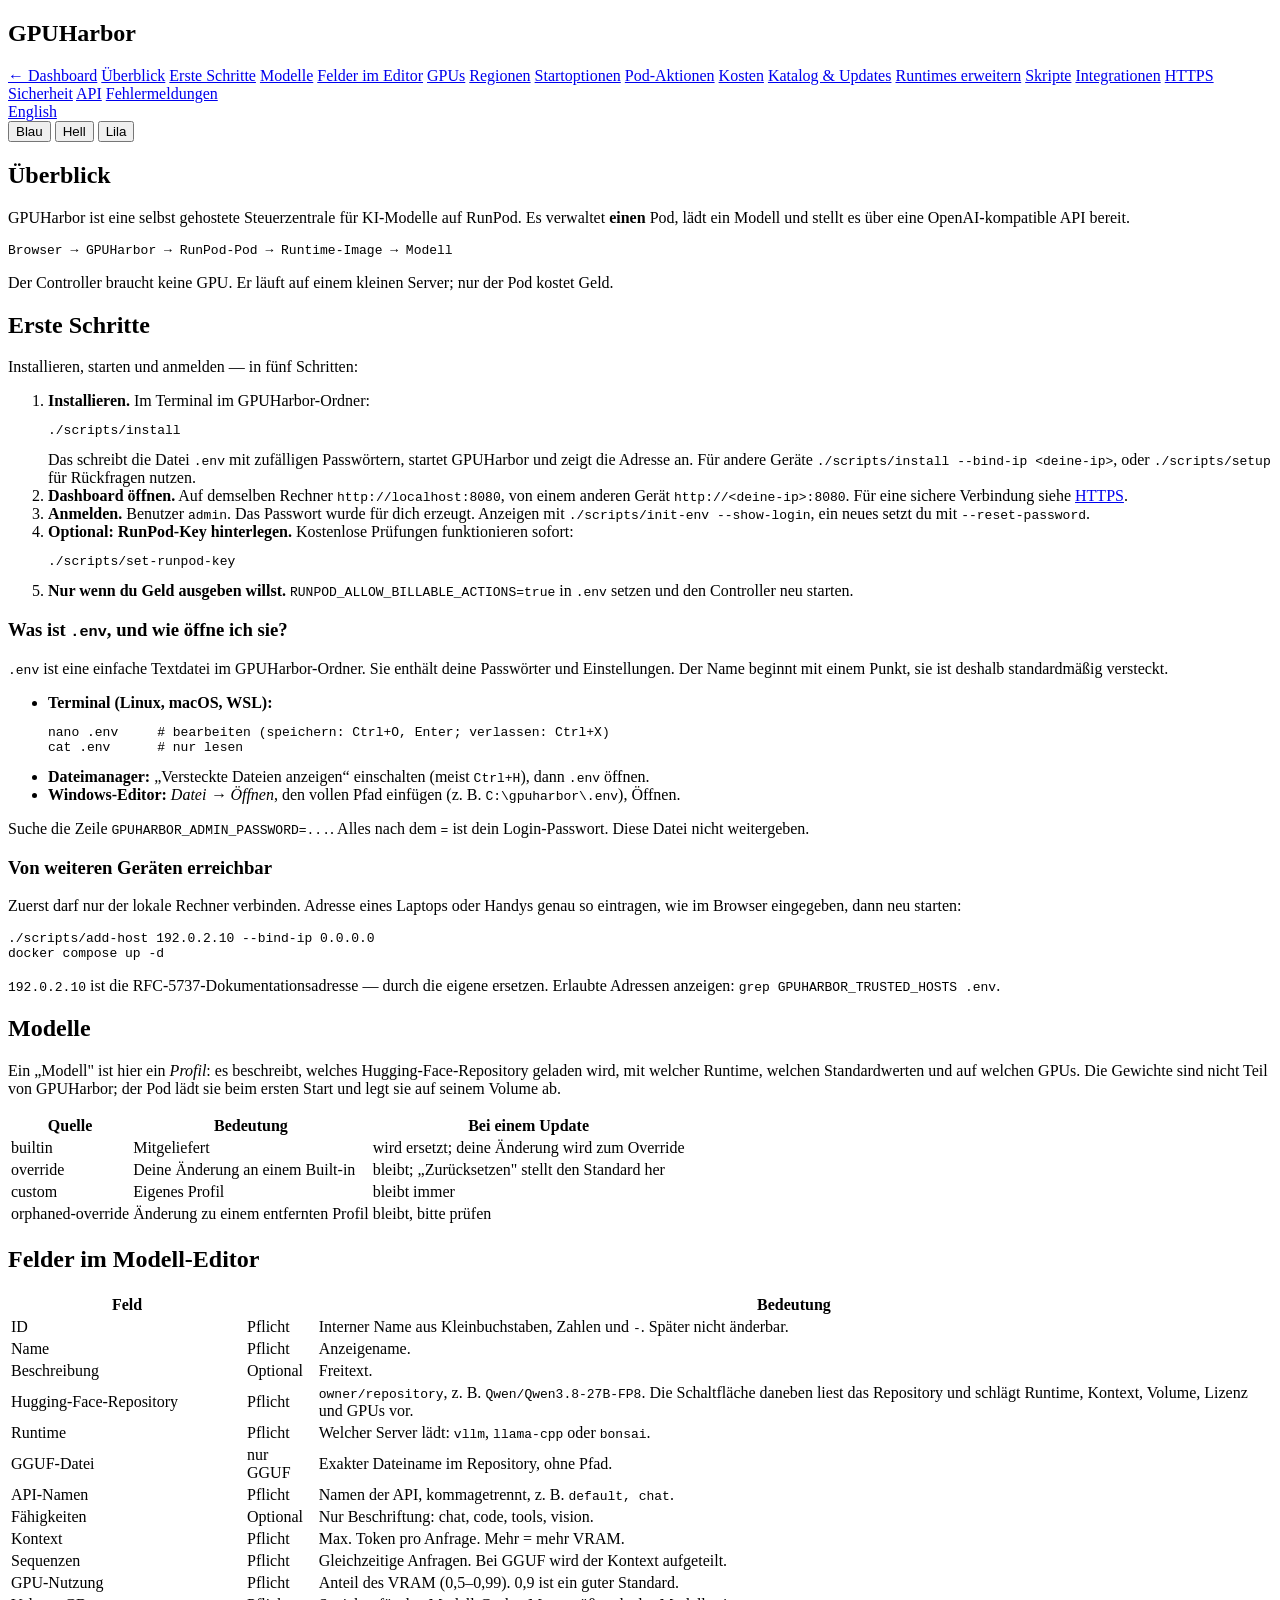
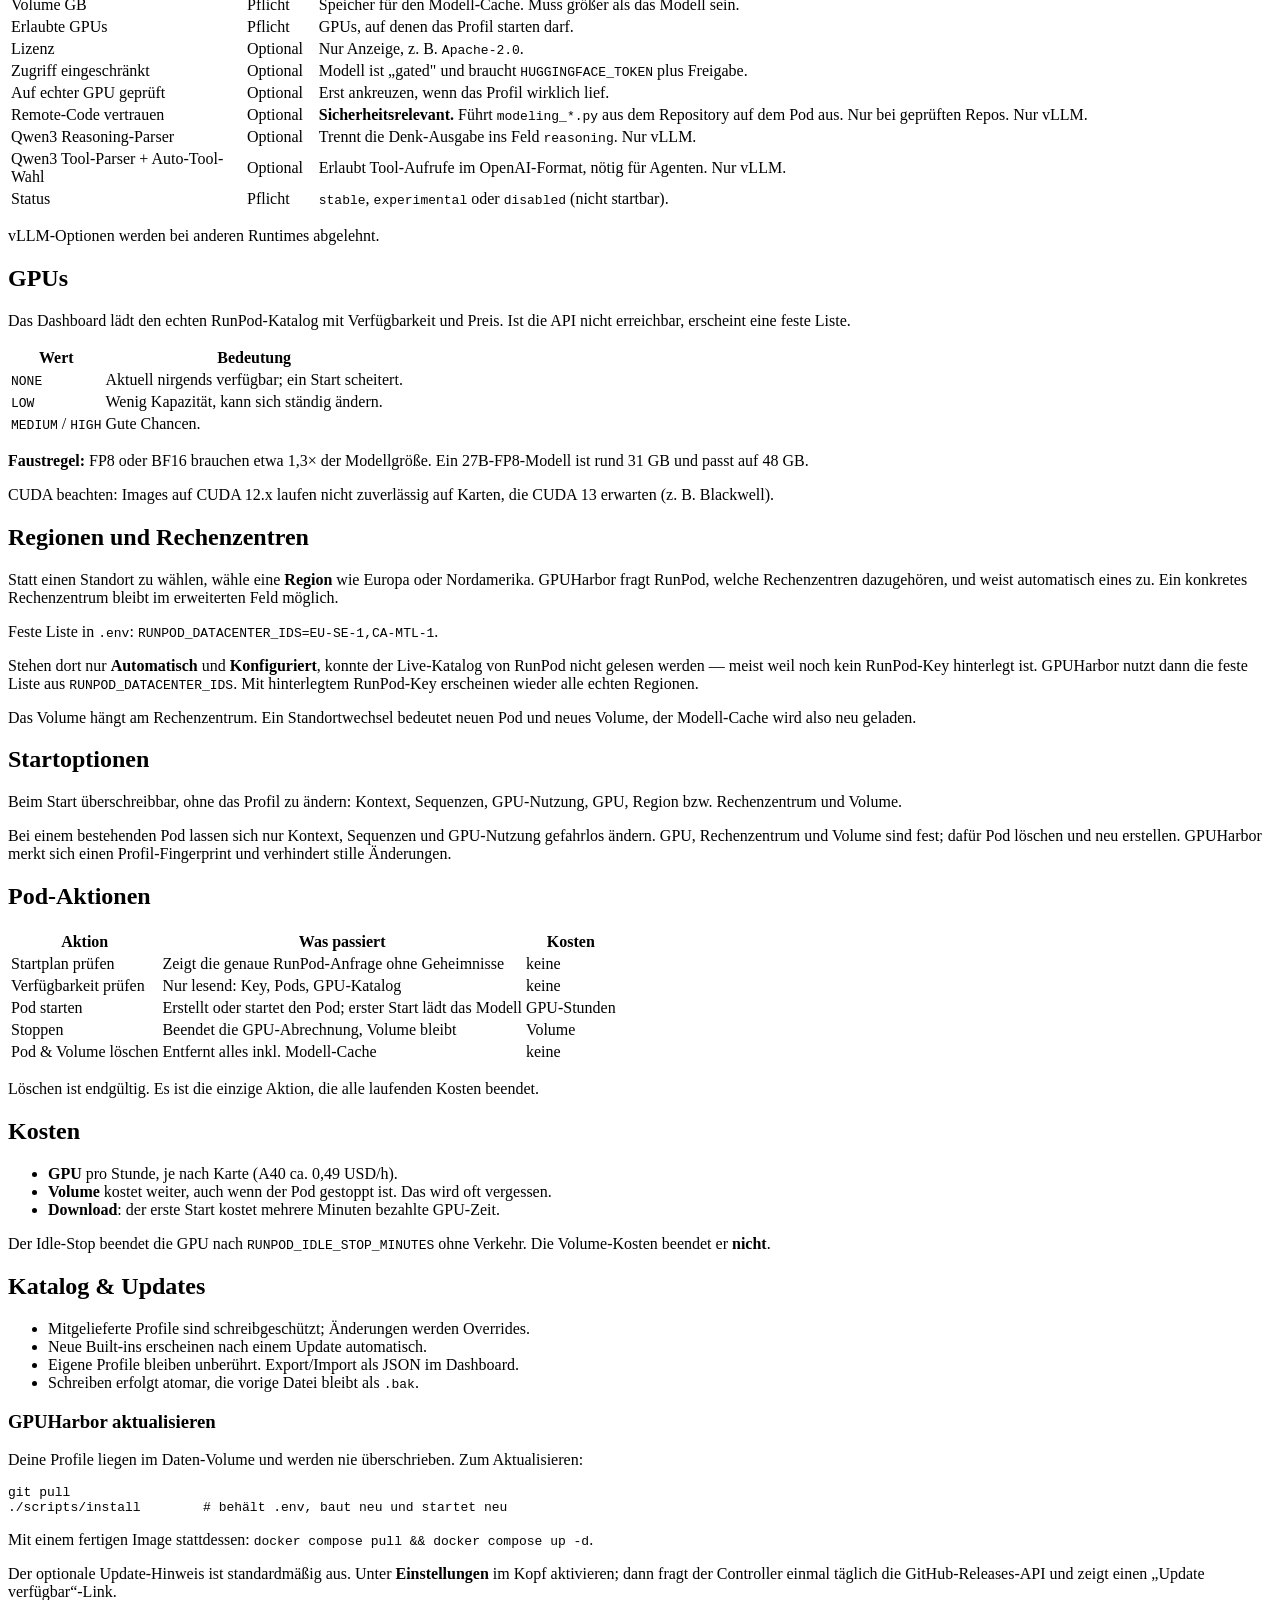
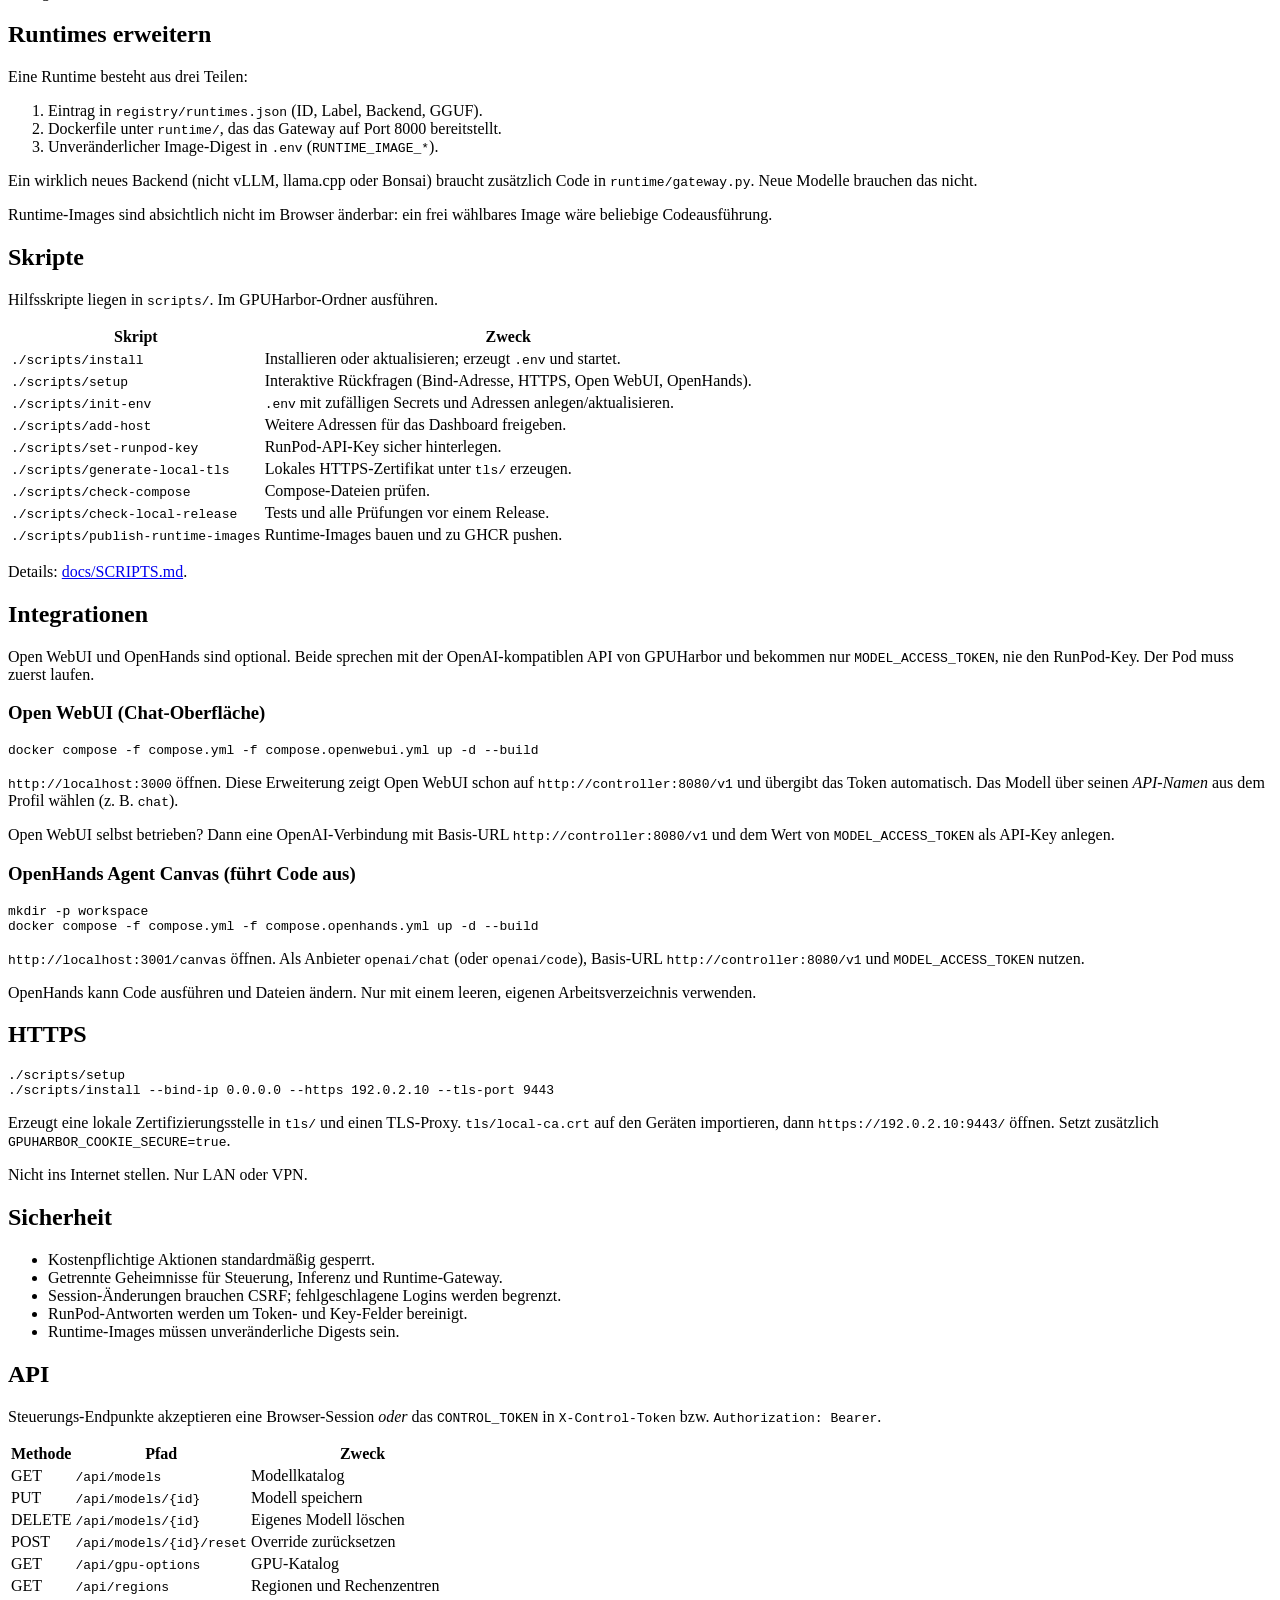
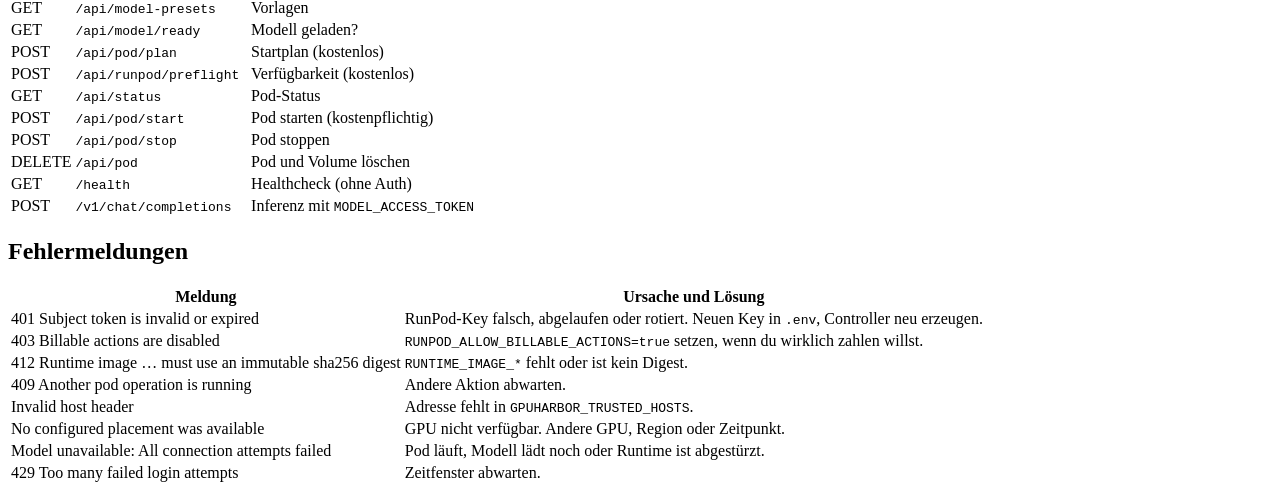
==== commit b1c80acb: "GPUHarbor 0.1.4: security hardening and dashboard polish Security - Constant-time credential checks " ====
--- a/gpuharbor/static/docs.de.html
+++ b/gpuharbor/static/docs.de.html
@@ -3,38 +3,10 @@
 <head>
 <meta charset="utf-8"><meta name="viewport" content="width=device-width,initial-scale=1">
 <title>GPUHarbor · Dokumentation</title>
-<script>try{document.documentElement.dataset.theme=localStorage.getItem('gh-theme')||'blue'}catch(e){}</script>
 <link rel="icon" href="/favicon.svg" type="image/svg+xml">
-<style>
-:root{color-scheme:dark;--bg1:#071022;--bg2:#0f1c3a;--card:#101a33;--card-2:#17244a;--input-bg:#0c1730;--line:#27365e;--text:#eaf1ff;--muted:#9fb0d0;--accent:#5b8cff;--accent-2:#38bdf8;--warn:#ffcf6b;--danger:#ff6b79;--ok:#4ecb8f}
-html[data-theme=runpod]{--bg1:#06040d;--bg2:#150c2e;--card:#161029;--card-2:#221838;--input-bg:#100c22;--line:#2a1f45;--text:#f3f0fa;--muted:#ccc6df;--accent:#9b7dff;--accent-2:#bbb6fd;--warn:#f4bd72;--danger:#d45453;--ok:#76b971}
-*{box-sizing:border-box}
-body{margin:0;background:linear-gradient(145deg,var(--bg1),var(--bg2));color:var(--text);font:16px/1.6 system-ui,sans-serif}
-.brand{color:var(--accent)}.brand2{color:var(--accent-2)}
-.wrap{display:grid;grid-template-columns:260px 1fr;gap:26px;max-width:1200px;margin:auto;padding:26px}
-nav{position:sticky;top:26px;align-self:start;background:var(--card);border:1px solid var(--line);border-radius:14px;padding:16px}
-nav h1{font-size:19px;margin:0 0 10px}
-nav a{display:block;color:var(--muted);text-decoration:none;padding:5px 8px;border-radius:7px;font-size:14px}
-nav a:hover{background:var(--card-2);color:var(--text)}
-main{min-width:0}
-section{background:var(--card);border:1px solid var(--line);border-radius:14px;padding:22px;margin-bottom:18px}
-h2{margin-top:0;font-size:21px;border-bottom:1px solid var(--line);padding-bottom:10px}
-code{background:var(--input-bg);border:1px solid var(--line);border-radius:5px;padding:1px 5px;font-size:14px}
-pre{white-space:pre-wrap;background:var(--input-bg);border-radius:9px;padding:14px;overflow:auto}
-table{width:100%;border-collapse:collapse;margin:10px 0;font-size:14px}
-th,td{text-align:left;border-bottom:1px solid var(--line);padding:8px 6px;vertical-align:top}
-th{color:var(--muted);font-weight:600}
-.muted{color:var(--muted)}.warn{color:var(--warn)}.danger{color:var(--danger)}
-.tag{display:inline-block;font-size:12px;padding:2px 8px;border-radius:99px;background:var(--card-2);color:var(--accent-2)}
-.required{background:#5a2530;color:#ffc9d0}.optional{background:#1f3a2c;color:#b6f0cf}
-.lang{display:flex;gap:8px;margin-top:12px}
-.lang a{color:var(--accent);text-decoration:none;font-weight:600}
-nav a.active{background:var(--card-2);color:var(--text);font-weight:600;box-shadow:inset 3px 0 0 var(--accent)}
-@media(max-width:900px){.wrap{grid-template-columns:1fr}nav{position:static}}
-.themes{display:flex;gap:6px;margin-top:8px}
-.themes button{flex:1;background:var(--card-2);border:1px solid var(--line);color:var(--muted);padding:5px 8px;font-size:12px;border-radius:7px;cursor:pointer;font-family:inherit}
-.themes button.active{color:var(--text);border-color:var(--accent)}
-</style>
+<script src="/static/theme.js"></script>
+<link rel="stylesheet" href="/static/theme.css">
+<link rel="stylesheet" href="/static/docs.css">
 </head>
 <body>
 <div class="wrap">
@@ -61,6 +33,7 @@
   <div class="lang"><a href="/docs">English</a></div>
   <div class="themes">
     <button type="button" data-theme="blue">Blau</button>
+    <button type="button" data-theme="light">Hell</button>
     <button type="button" data-theme="runpod">Lila</button>
   </div>
 </nav>
@@ -91,7 +64,8 @@
 <code>http://&lt;deine-ip&gt;:8080</code>. Für eine sichere Verbindung siehe
 <a class="link" href="#https">HTTPS</a>.</li>
 <li><strong>Anmelden.</strong> Benutzer <code>admin</code>. Das Passwort wurde für
-dich erzeugt und steht in <code>.env</code> — siehe nächster Block.</li>
+dich erzeugt. Anzeigen mit <code>./scripts/init-env --show-login</code>, ein neues
+setzt du mit <code>--reset-password</code>.</li>
 <li><strong>Optional: RunPod-Key hinterlegen.</strong> Kostenlose Prüfungen
 funktionieren sofort:
 <pre>./scripts/set-runpod-key</pre></li>
@@ -373,34 +347,6 @@
 
 </main>
 </div>
-<script>
-(function(){
-  var links=[].slice.call(document.querySelectorAll('nav a[href^="#"]'));
-  var sections=[].slice.call(document.querySelectorAll('main section[id]'));
-  if(!sections.length)return;
-  function setActive(id){links.forEach(function(a){a.classList.toggle('active',a.getAttribute('href')==='#'+id);});}
-  function onScroll(){
-    var threshold=140,current=sections[0].id;
-    sections.forEach(function(s){if(s.getBoundingClientRect().top<=threshold)current=s.id;});
-    setActive(current);
-  }
-  window.addEventListener('scroll',onScroll,{passive:true});
-  window.addEventListener('resize',onScroll);
-  window.addEventListener('hashchange',onScroll);
-  onScroll();
-})();
-(function(){
-  function apply(value){
-    var t=value==='runpod'?'runpod':'blue';
-    document.documentElement.dataset.theme=t;
-    try{localStorage.setItem('gh-theme',t)}catch(e){}
-    var buttons=document.querySelectorAll('.themes button');
-    for(var i=0;i<buttons.length;i++)buttons[i].classList.toggle('active',buttons[i].dataset.theme===t);
-  }
-  window.setTheme=apply;
-  document.querySelectorAll('.themes button').forEach(function(b){b.addEventListener('click',function(){apply(b.dataset.theme)})});
-  apply(document.documentElement.dataset.theme||'blue');
-})();
-</script>
+<script src="/static/docs.js"></script>
 </body>
 </html>
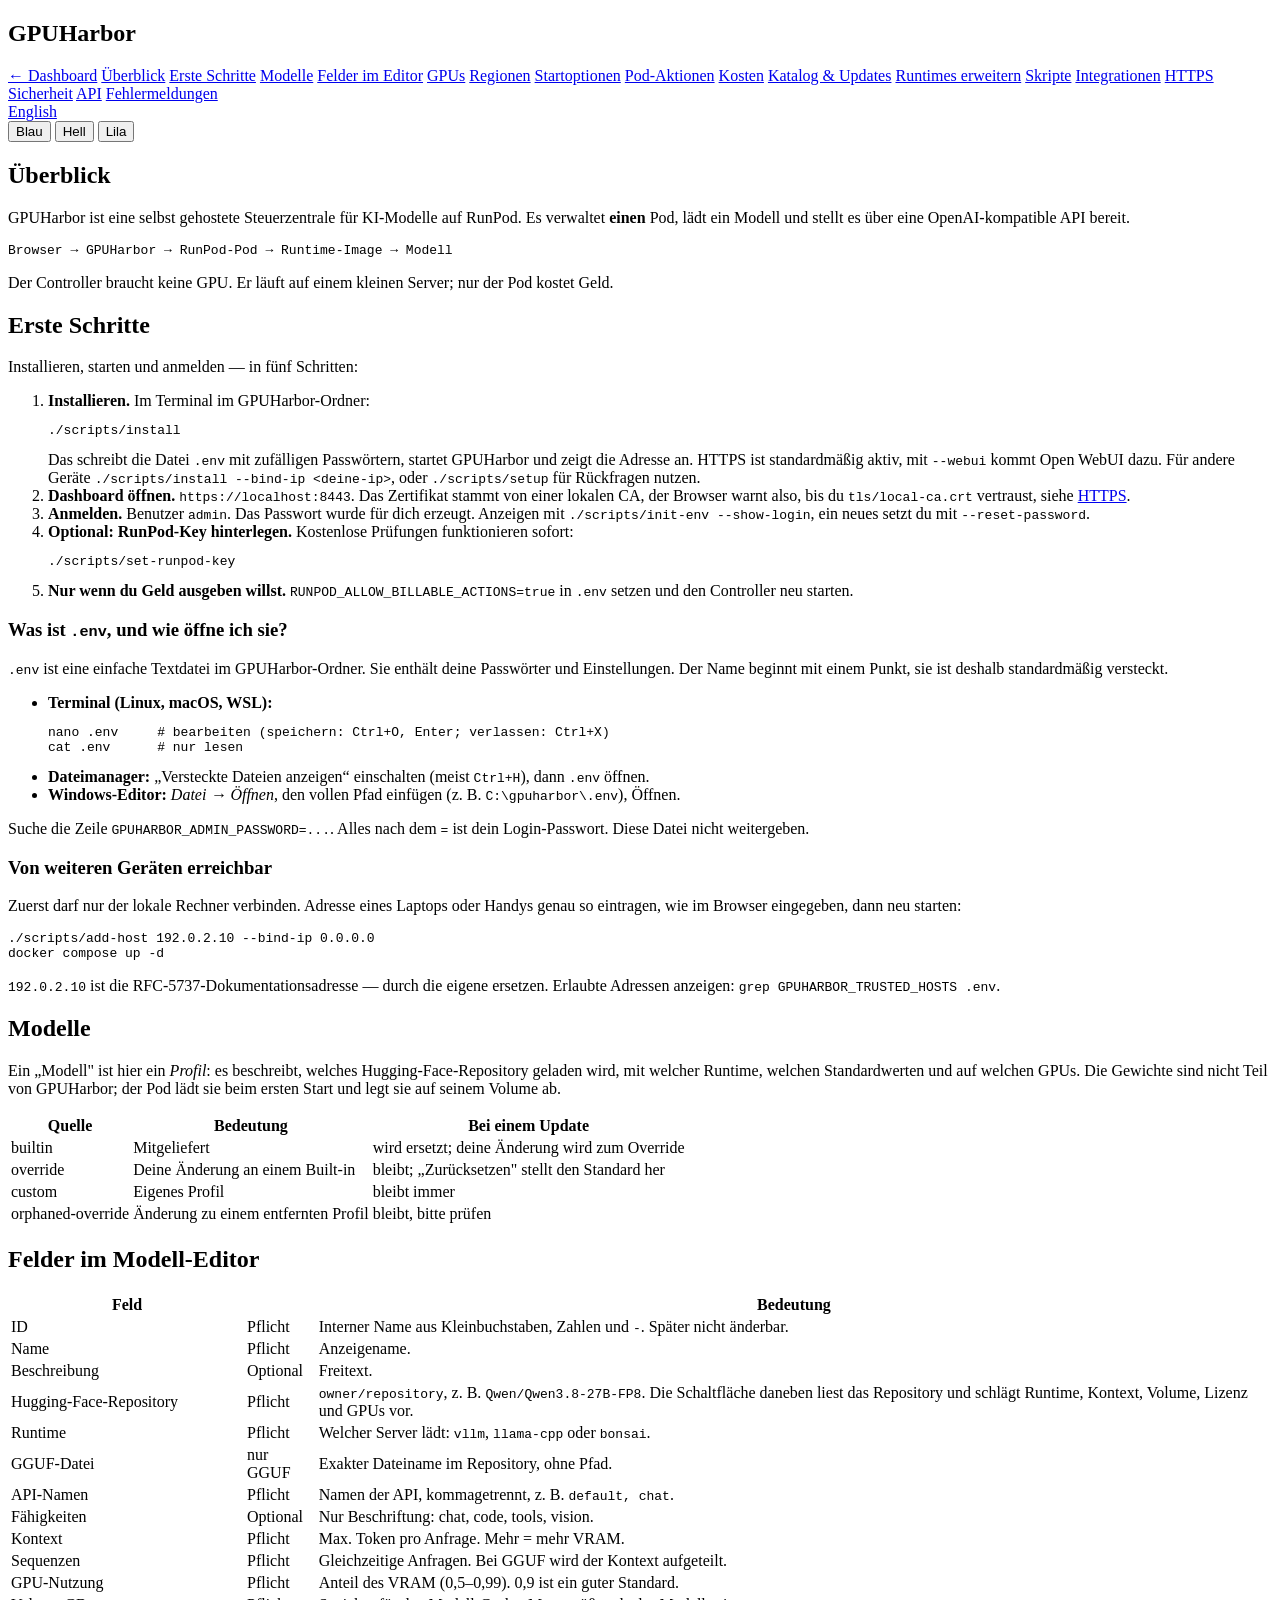
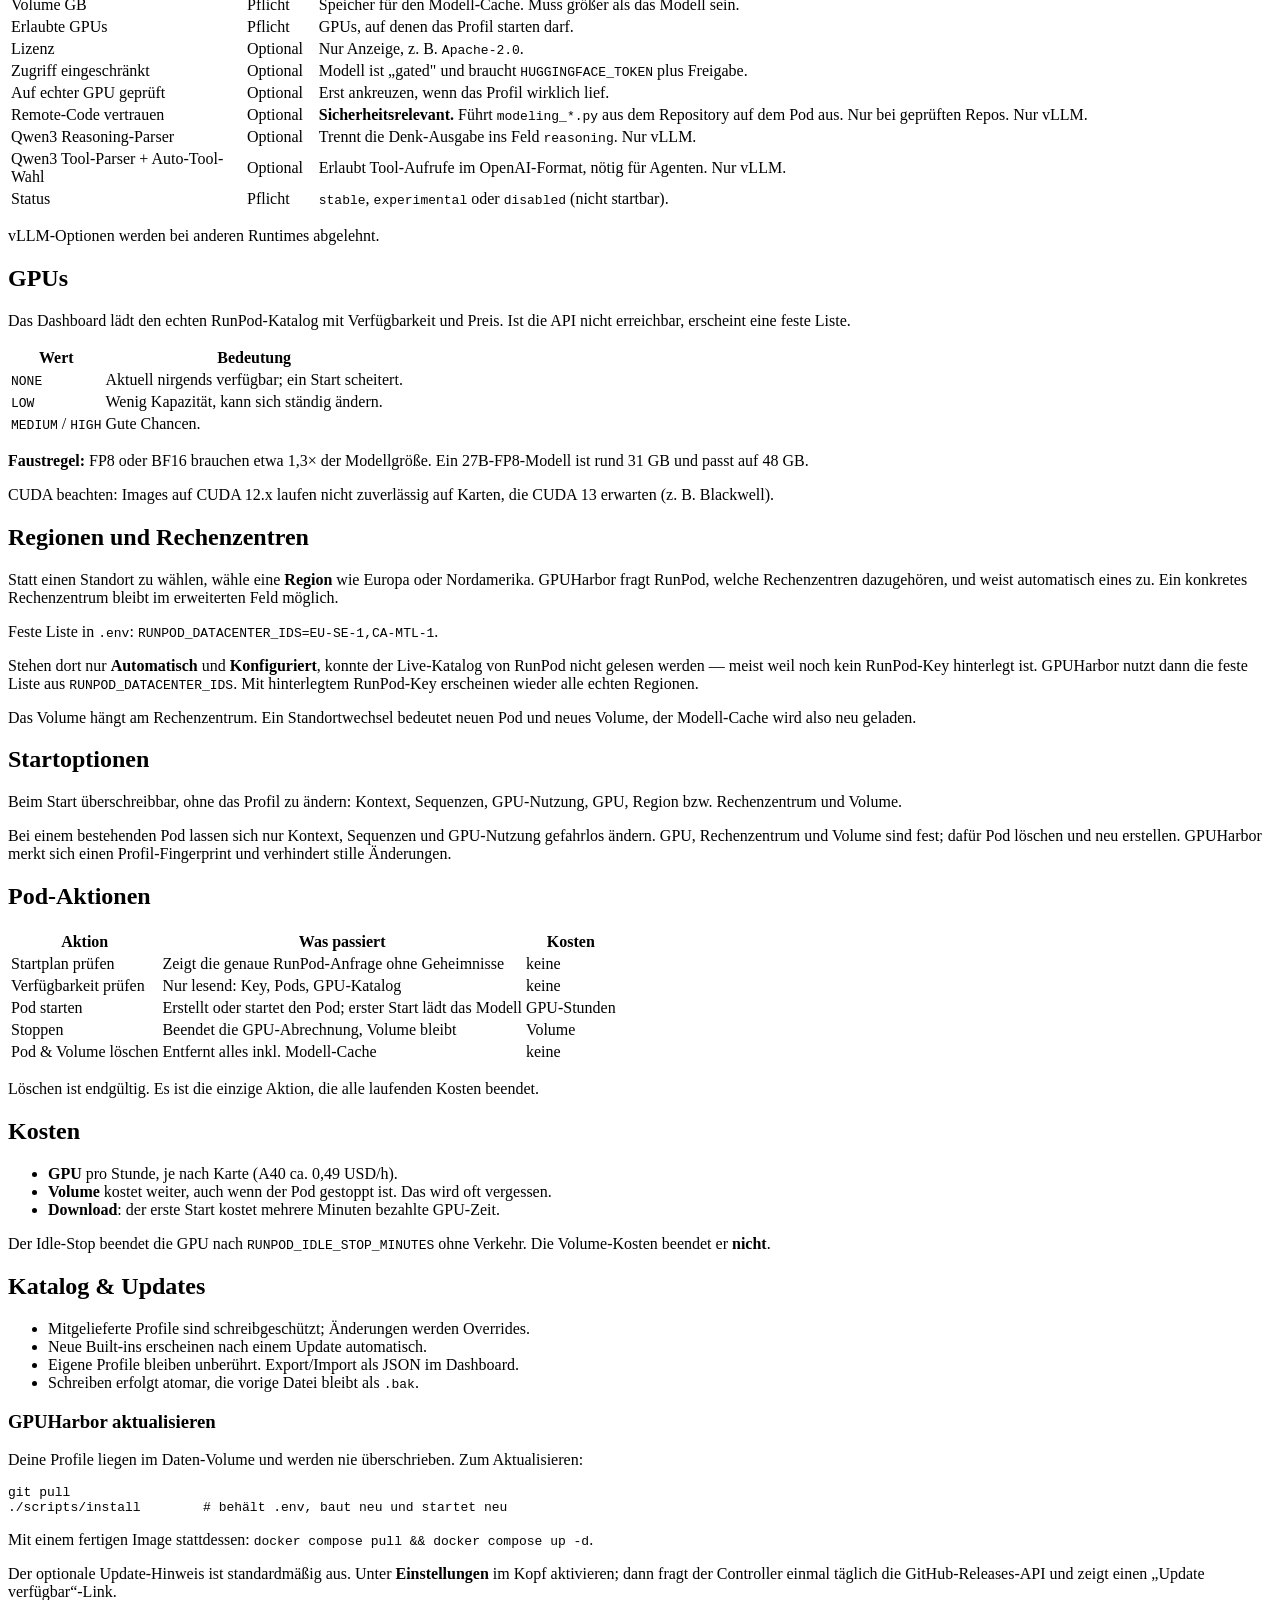
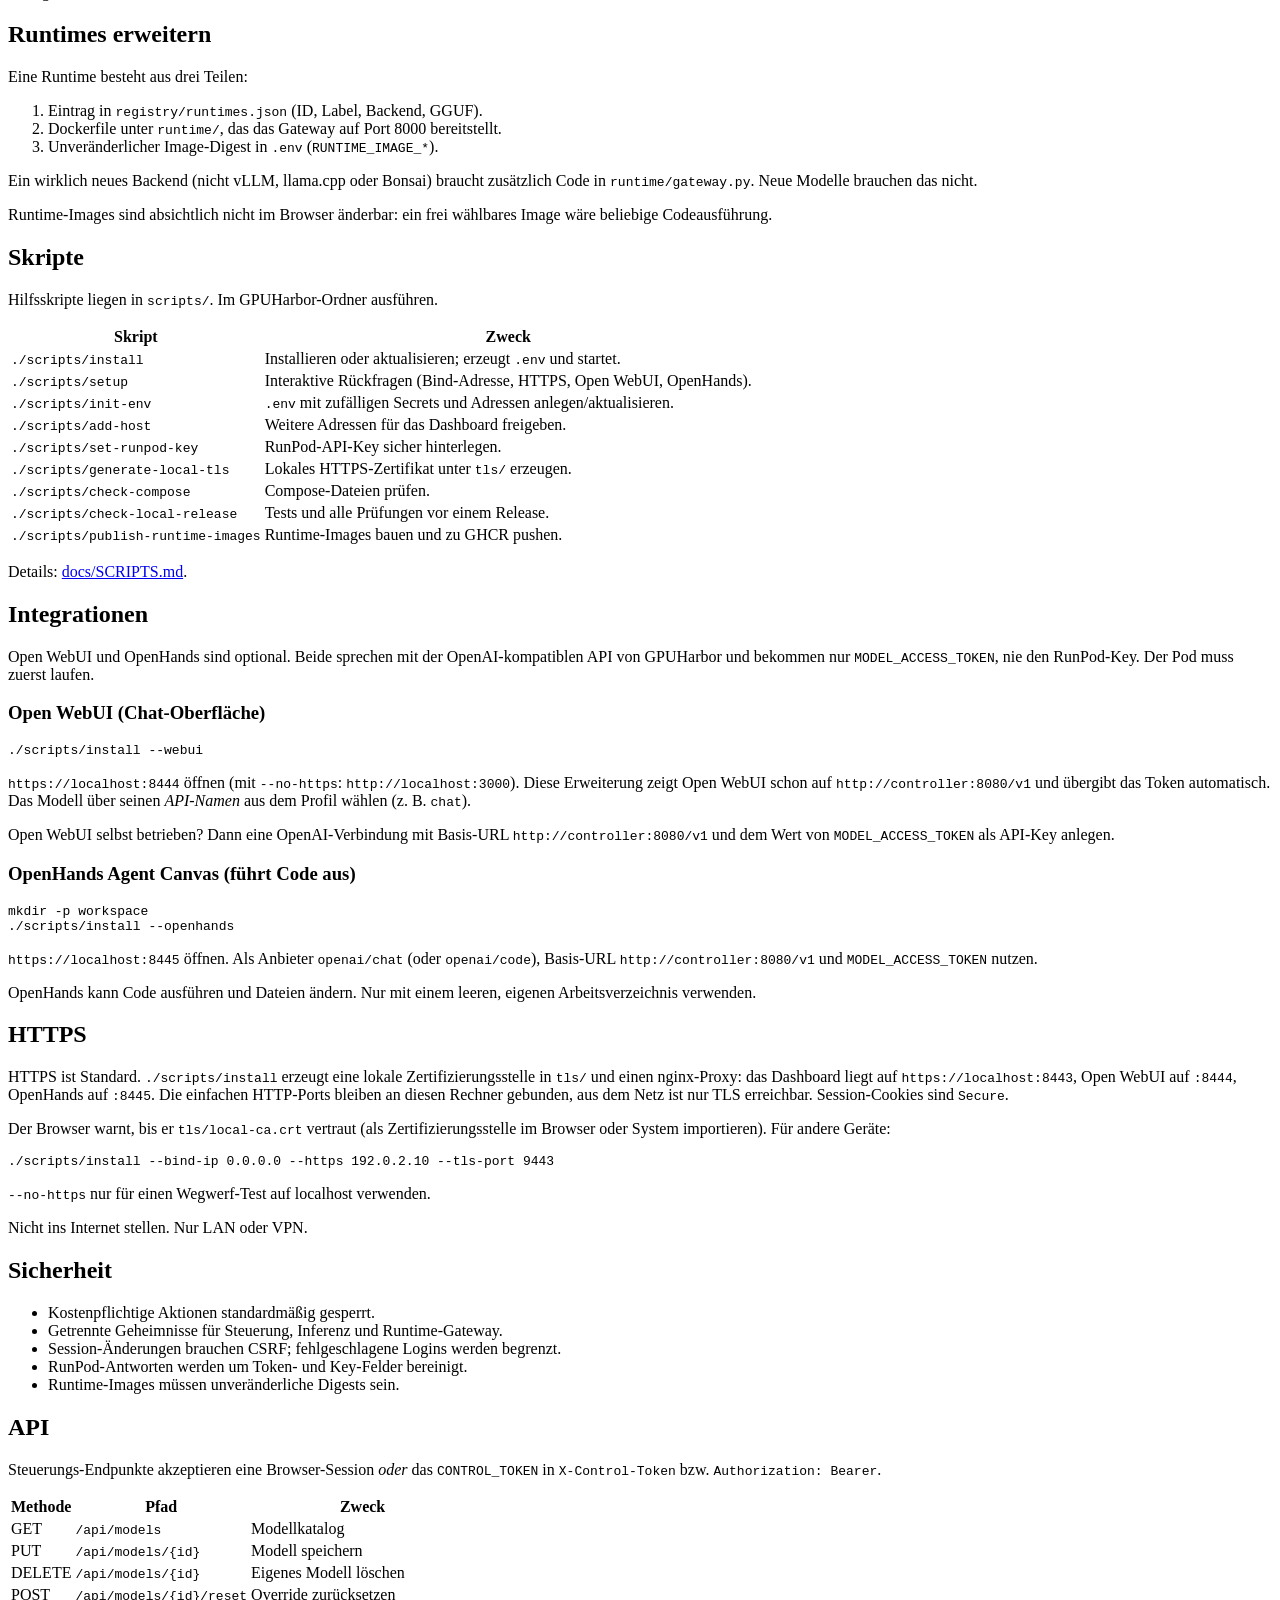
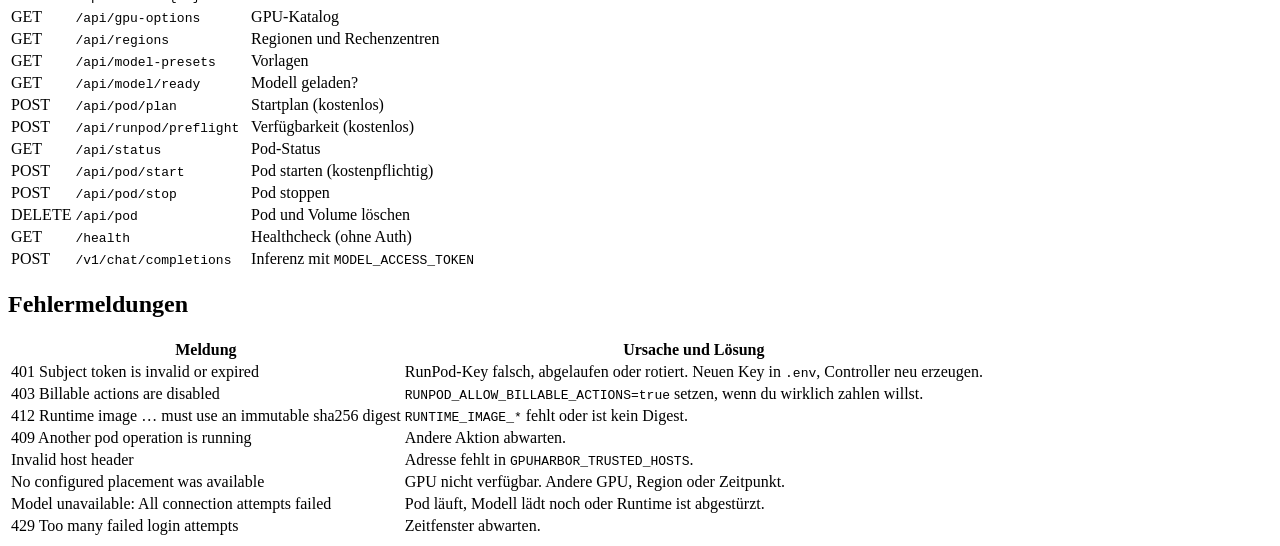
==== commit 1abc2b3f: "HTTPS by default, Open WebUI and OpenHands behind TLS, runtime images 0.1.4 - install/setup create a" ====
--- a/gpuharbor/static/docs.de.html
+++ b/gpuharbor/static/docs.de.html
@@ -56,13 +56,13 @@
 <li><strong>Installieren.</strong> Im Terminal im GPUHarbor-Ordner:
 <pre>./scripts/install</pre>
 Das schreibt die Datei <code>.env</code> mit zufälligen Passwörtern, startet
-GPUHarbor und zeigt die Adresse an. Für andere Geräte
+GPUHarbor und zeigt die Adresse an. HTTPS ist standardmäßig aktiv, mit
+<code>--webui</code> kommt Open WebUI dazu. Für andere Geräte
 <code>./scripts/install --bind-ip &lt;deine-ip&gt;</code>, oder
 <code>./scripts/setup</code> für Rückfragen nutzen.</li>
-<li><strong>Dashboard öffnen.</strong> Auf demselben Rechner
-<code>http://localhost:8080</code>, von einem anderen Gerät
-<code>http://&lt;deine-ip&gt;:8080</code>. Für eine sichere Verbindung siehe
-<a class="link" href="#https">HTTPS</a>.</li>
+<li><strong>Dashboard öffnen.</strong> <code>https://localhost:8443</code>. Das
+Zertifikat stammt von einer lokalen CA, der Browser warnt also, bis du
+<code>tls/local-ca.crt</code> vertraust, siehe <a class="link" href="#https">HTTPS</a>.</li>
 <li><strong>Anmelden.</strong> Benutzer <code>admin</code>. Das Passwort wurde für
 dich erzeugt. Anzeigen mit <code>./scripts/init-env --show-login</code>, ein neues
 setzt du mit <code>--reset-password</code>.</li>
@@ -264,8 +264,9 @@
 OpenAI-kompatiblen API von GPUHarbor und bekommen nur
 <code>MODEL_ACCESS_TOKEN</code>, nie den RunPod-Key. Der Pod muss zuerst laufen.</p>
 <h3>Open WebUI (Chat-Oberfläche)</h3>
-<pre>docker compose -f compose.yml -f compose.openwebui.yml up -d --build</pre>
-<p><code>http://localhost:3000</code> öffnen. Diese Erweiterung zeigt Open WebUI
+<pre>./scripts/install --webui</pre>
+<p><code>https://localhost:8444</code> öffnen (mit <code>--no-https</code>:
+<code>http://localhost:3000</code>). Diese Erweiterung zeigt Open WebUI
 schon auf <code>http://controller:8080/v1</code> und übergibt das Token
 automatisch. Das Modell über seinen <em>API-Namen</em> aus dem Profil wählen
 (z. B. <code>chat</code>).</p>
@@ -274,8 +275,8 @@
 <code>MODEL_ACCESS_TOKEN</code> als API-Key anlegen.</p>
 <h3>OpenHands Agent Canvas (führt Code aus)</h3>
 <pre>mkdir -p workspace
-docker compose -f compose.yml -f compose.openhands.yml up -d --build</pre>
-<p><code>http://localhost:3001/canvas</code> öffnen. Als Anbieter
+./scripts/install --openhands</pre>
+<p><code>https://localhost:8445</code> öffnen. Als Anbieter
 <code>openai/chat</code> (oder <code>openai/code</code>), Basis-URL
 <code>http://controller:8080/v1</code> und <code>MODEL_ACCESS_TOKEN</code> nutzen.</p>
 <p class="muted">OpenHands kann Code ausführen und Dateien ändern. Nur mit einem
@@ -284,12 +285,16 @@
 
 <section id="https">
 <h2>HTTPS</h2>
-<pre>./scripts/setup
-./scripts/install --bind-ip 0.0.0.0 --https 192.0.2.10 --tls-port 9443</pre>
-<p>Erzeugt eine lokale Zertifizierungsstelle in <code>tls/</code> und einen
-TLS-Proxy. <code>tls/local-ca.crt</code> auf den Geräten importieren, dann
-<code>https://192.0.2.10:9443/</code> öffnen. Setzt zusätzlich
-<code>GPUHARBOR_COOKIE_SECURE=true</code>.</p>
+<p>HTTPS ist Standard. <code>./scripts/install</code> erzeugt eine lokale
+Zertifizierungsstelle in <code>tls/</code> und einen nginx-Proxy: das Dashboard
+liegt auf <code>https://localhost:8443</code>, Open WebUI auf <code>:8444</code>,
+OpenHands auf <code>:8445</code>. Die einfachen HTTP-Ports bleiben an diesen
+Rechner gebunden, aus dem Netz ist nur TLS erreichbar. Session-Cookies sind
+<code>Secure</code>.</p>
+<p>Der Browser warnt, bis er <code>tls/local-ca.crt</code> vertraut (als
+Zertifizierungsstelle im Browser oder System importieren). Für andere Geräte:</p>
+<pre>./scripts/install --bind-ip 0.0.0.0 --https 192.0.2.10 --tls-port 9443</pre>
+<p><code>--no-https</code> nur für einen Wegwerf-Test auf localhost verwenden.</p>
 <p class="danger">Nicht ins Internet stellen. Nur LAN oder VPN.</p>
 </section>
 
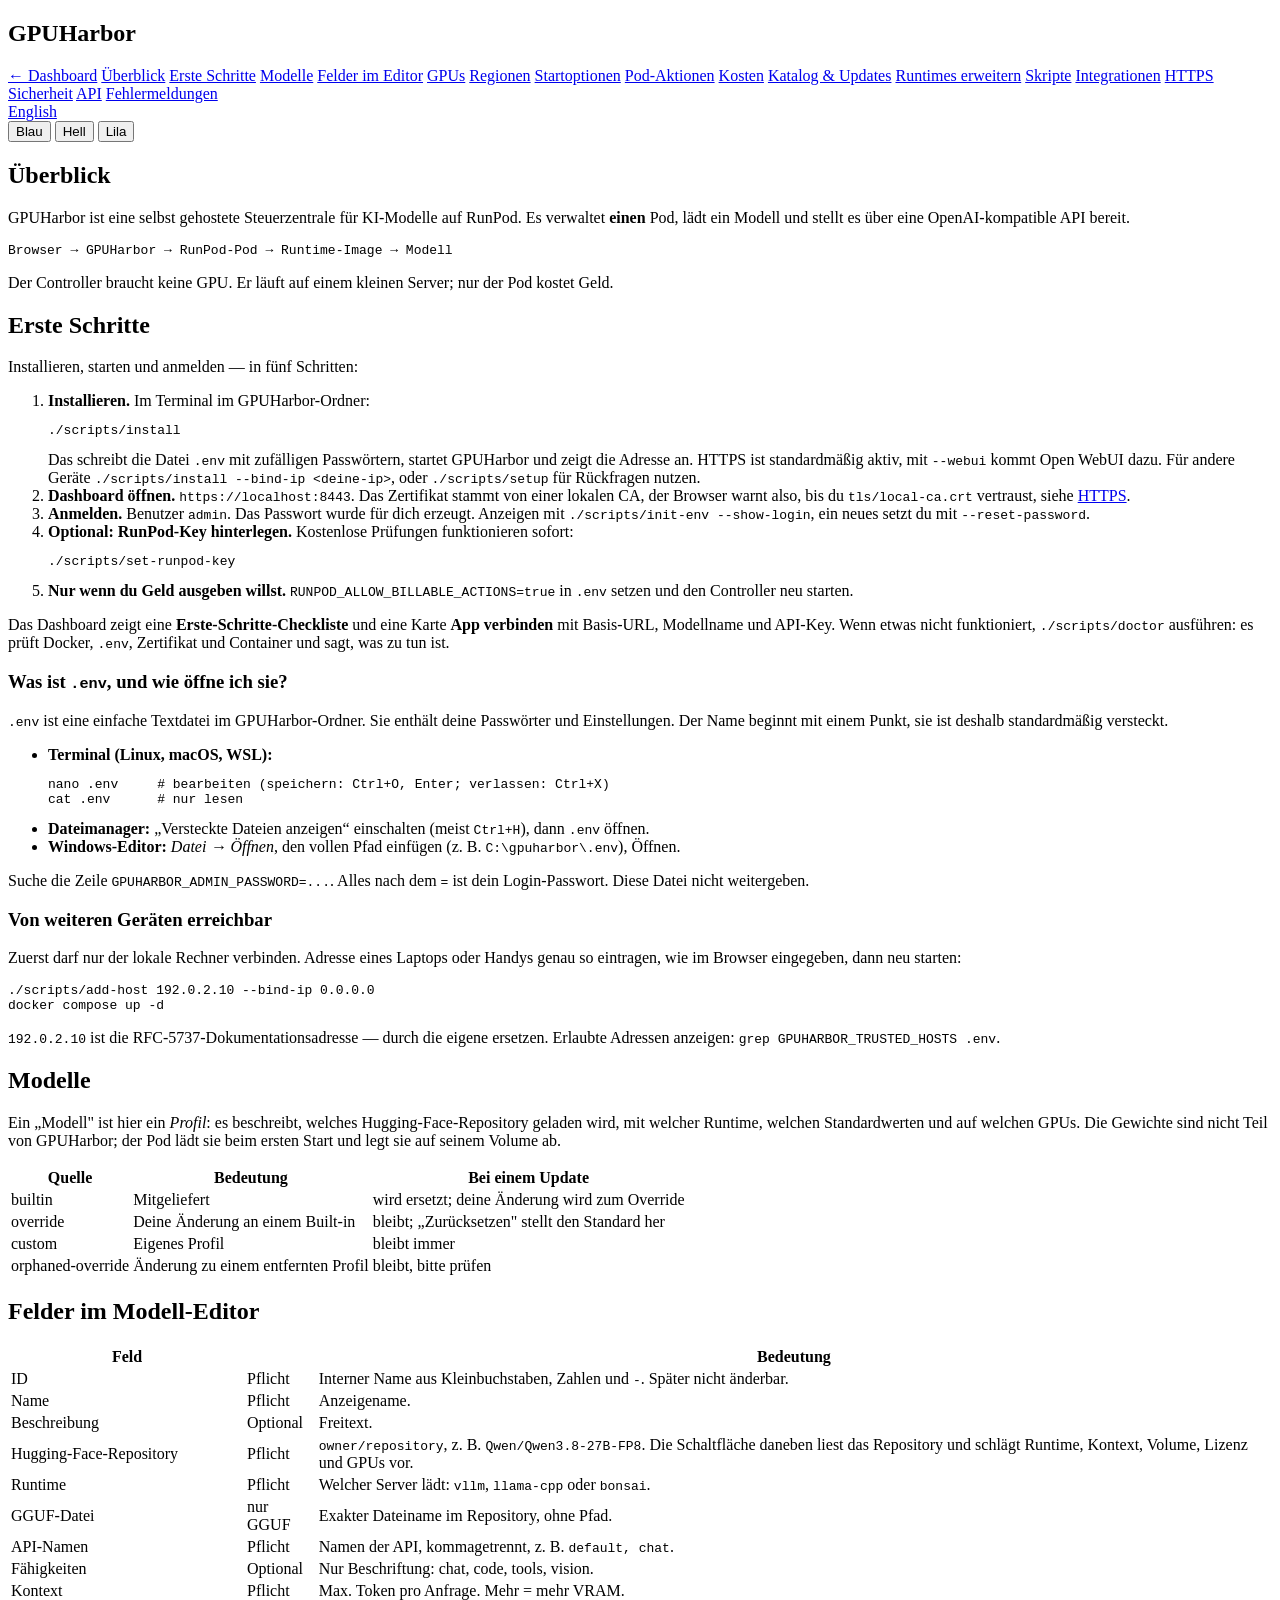
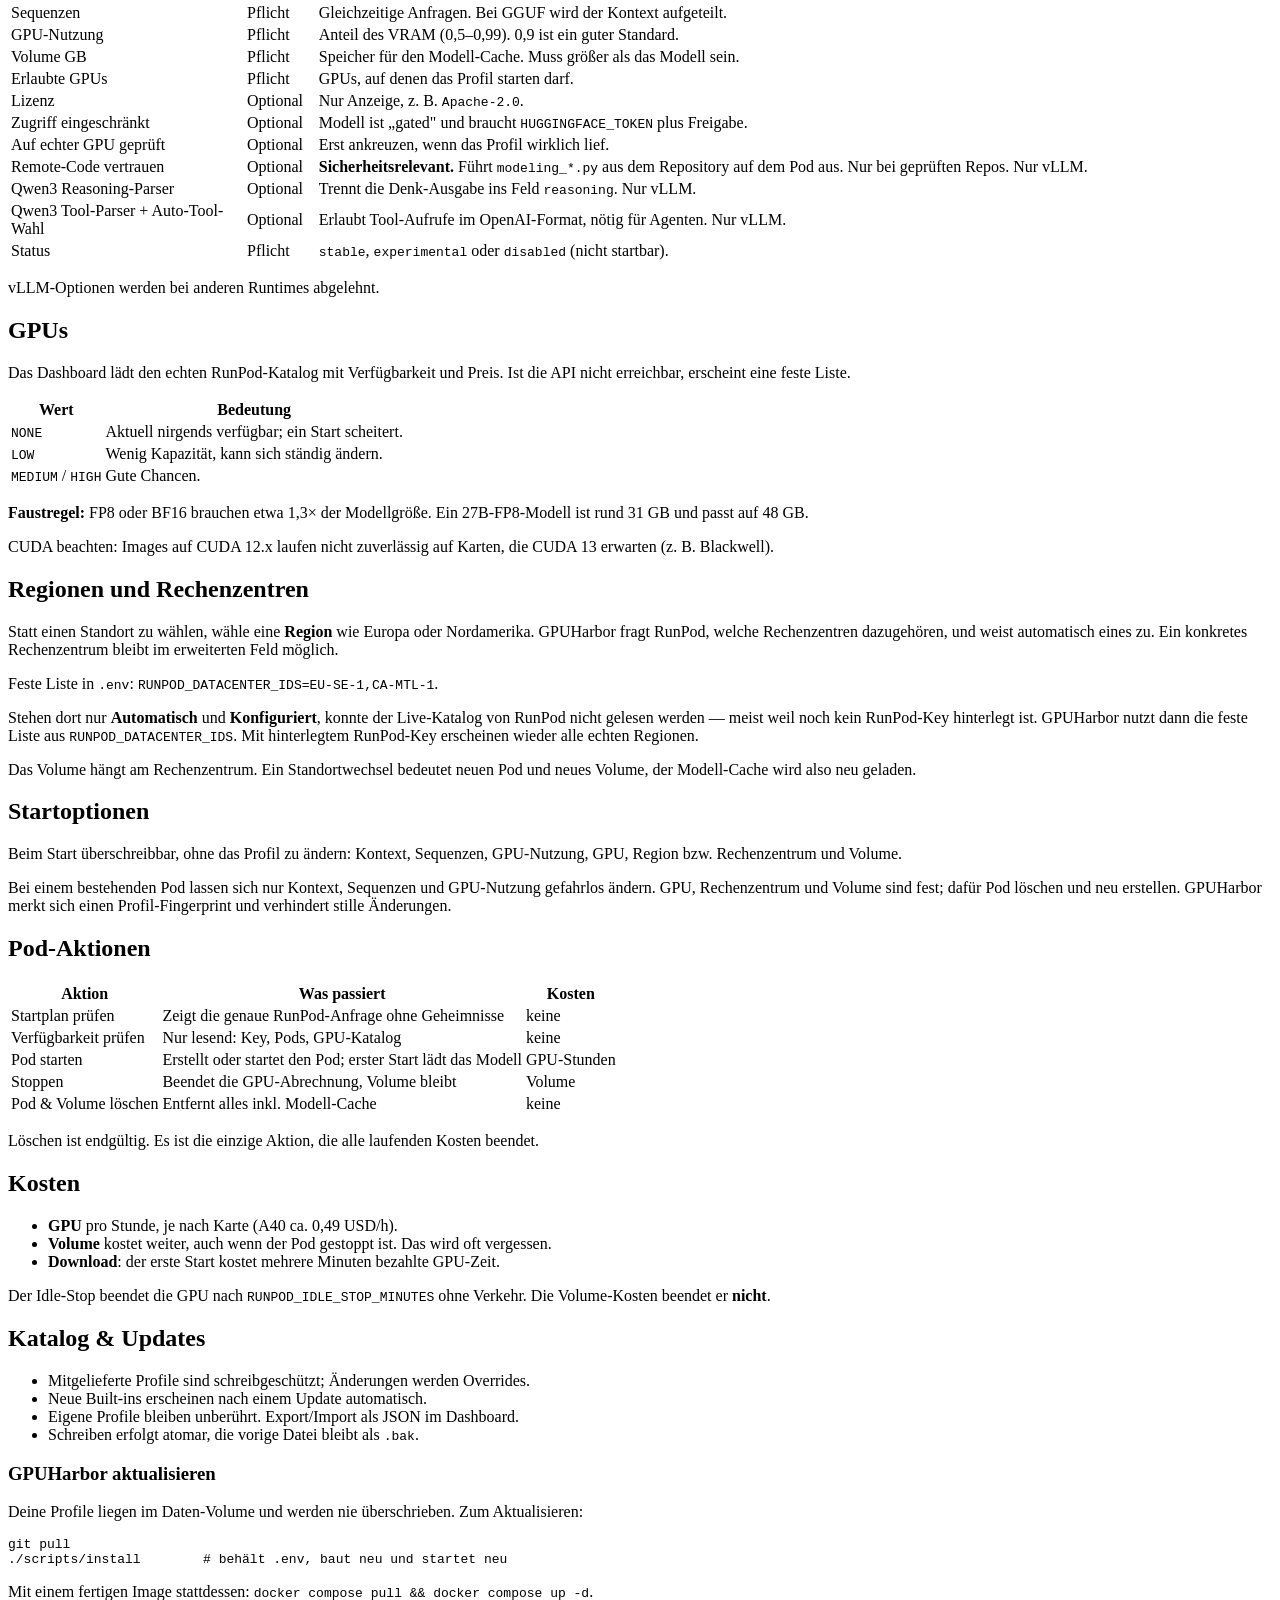
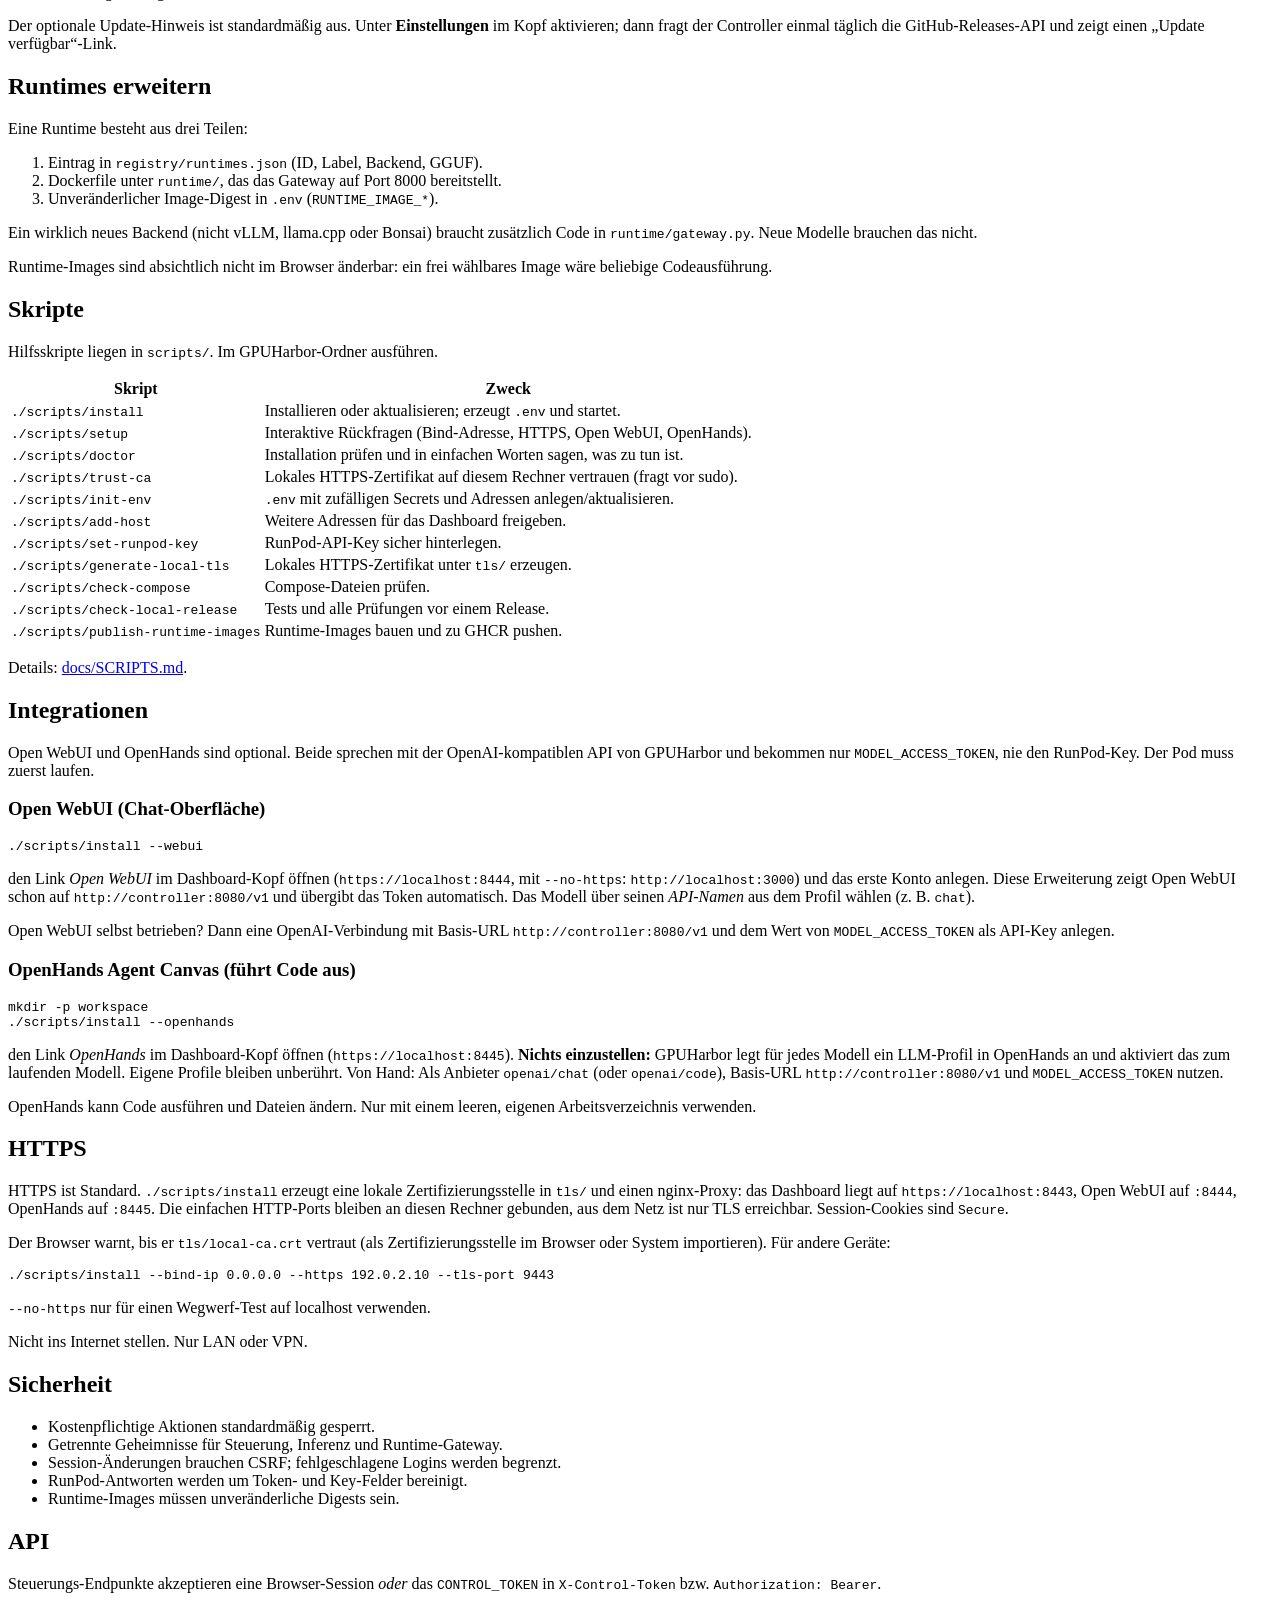
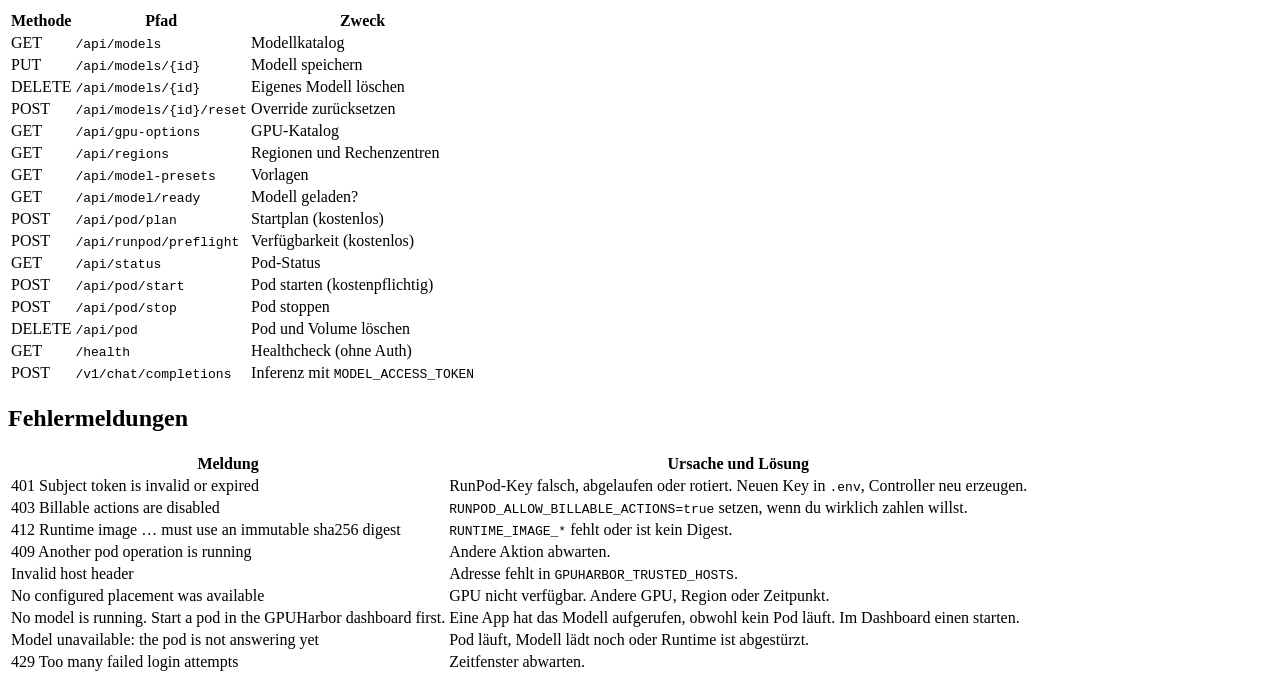
==== commit 2fabadf0: "GPUHarbor 0.1.5: models work in Open WebUI and OpenHands out of the box, HTTPS by default - OpenHand" ====
--- a/gpuharbor/static/docs.de.html
+++ b/gpuharbor/static/docs.de.html
@@ -73,6 +73,10 @@
 <code>RUNPOD_ALLOW_BILLABLE_ACTIONS=true</code> in <code>.env</code> setzen und den
 Controller neu starten.</li>
 </ol>
+<p>Das Dashboard zeigt eine <strong>Erste-Schritte-Checkliste</strong> und eine Karte
+<strong>App verbinden</strong> mit Basis-URL, Modellname und API-Key. Wenn etwas nicht
+funktioniert, <code>./scripts/doctor</code> ausführen: es prüft Docker, <code>.env</code>,
+Zertifikat und Container und sagt, was zu tun ist.</p>
 <h3>Was ist <code>.env</code>, und wie öffne ich sie?</h3>
 <p><code>.env</code> ist eine einfache Textdatei im GPUHarbor-Ordner. Sie enthält
 deine Passwörter und Einstellungen. Der Name beginnt mit einem Punkt, sie ist
@@ -247,6 +251,8 @@
 <tr><th>Skript</th><th>Zweck</th></tr>
 <tr><td><code>./scripts/install</code></td><td>Installieren oder aktualisieren; erzeugt <code>.env</code> und startet.</td></tr>
 <tr><td><code>./scripts/setup</code></td><td>Interaktive Rückfragen (Bind-Adresse, HTTPS, Open WebUI, OpenHands).</td></tr>
+<tr><td><code>./scripts/doctor</code></td><td>Installation prüfen und in einfachen Worten sagen, was zu tun ist.</td></tr>
+<tr><td><code>./scripts/trust-ca</code></td><td>Lokales HTTPS-Zertifikat auf diesem Rechner vertrauen (fragt vor sudo).</td></tr>
 <tr><td><code>./scripts/init-env</code></td><td><code>.env</code> mit zufälligen Secrets und Adressen anlegen/aktualisieren.</td></tr>
 <tr><td><code>./scripts/add-host</code></td><td>Weitere Adressen für das Dashboard freigeben.</td></tr>
 <tr><td><code>./scripts/set-runpod-key</code></td><td>RunPod-API-Key sicher hinterlegen.</td></tr>
@@ -265,8 +271,9 @@
 <code>MODEL_ACCESS_TOKEN</code>, nie den RunPod-Key. Der Pod muss zuerst laufen.</p>
 <h3>Open WebUI (Chat-Oberfläche)</h3>
 <pre>./scripts/install --webui</pre>
-<p><code>https://localhost:8444</code> öffnen (mit <code>--no-https</code>:
-<code>http://localhost:3000</code>). Diese Erweiterung zeigt Open WebUI
+<p>den Link <em>Open WebUI</em> im Dashboard-Kopf öffnen
+(<code>https://localhost:8444</code>, mit <code>--no-https</code>:
+<code>http://localhost:3000</code>) und das erste Konto anlegen. Diese Erweiterung zeigt Open WebUI
 schon auf <code>http://controller:8080/v1</code> und übergibt das Token
 automatisch. Das Modell über seinen <em>API-Namen</em> aus dem Profil wählen
 (z. B. <code>chat</code>).</p>
@@ -276,7 +283,10 @@
 <h3>OpenHands Agent Canvas (führt Code aus)</h3>
 <pre>mkdir -p workspace
 ./scripts/install --openhands</pre>
-<p><code>https://localhost:8445</code> öffnen. Als Anbieter
+<p>den Link <em>OpenHands</em> im Dashboard-Kopf öffnen (<code>https://localhost:8445</code>).
+<strong>Nichts einzustellen:</strong> GPUHarbor legt für jedes Modell ein LLM-Profil in
+OpenHands an und aktiviert das zum laufenden Modell. Eigene Profile bleiben unberührt.
+Von Hand: Als Anbieter
 <code>openai/chat</code> (oder <code>openai/code</code>), Basis-URL
 <code>http://controller:8080/v1</code> und <code>MODEL_ACCESS_TOKEN</code> nutzen.</p>
 <p class="muted">OpenHands kann Code ausführen und Dateien ändern. Nur mit einem
@@ -345,7 +355,8 @@
 <tr><td>409 Another pod operation is running</td><td>Andere Aktion abwarten.</td></tr>
 <tr><td>Invalid host header</td><td>Adresse fehlt in <code>GPUHARBOR_TRUSTED_HOSTS</code>.</td></tr>
 <tr><td>No configured placement was available</td><td>GPU nicht verfügbar. Andere GPU, Region oder Zeitpunkt.</td></tr>
-<tr><td>Model unavailable: All connection attempts failed</td><td>Pod läuft, Modell lädt noch oder Runtime ist abgestürzt.</td></tr>
+<tr><td>No model is running. Start a pod in the GPUHarbor dashboard first.</td><td>Eine App hat das Modell aufgerufen, obwohl kein Pod läuft. Im Dashboard einen starten.</td></tr>
+<tr><td>Model unavailable: the pod is not answering yet</td><td>Pod läuft, Modell lädt noch oder Runtime ist abgestürzt.</td></tr>
 <tr><td>429 Too many failed login attempts</td><td>Zeitfenster abwarten.</td></tr>
 </table>
 </section>
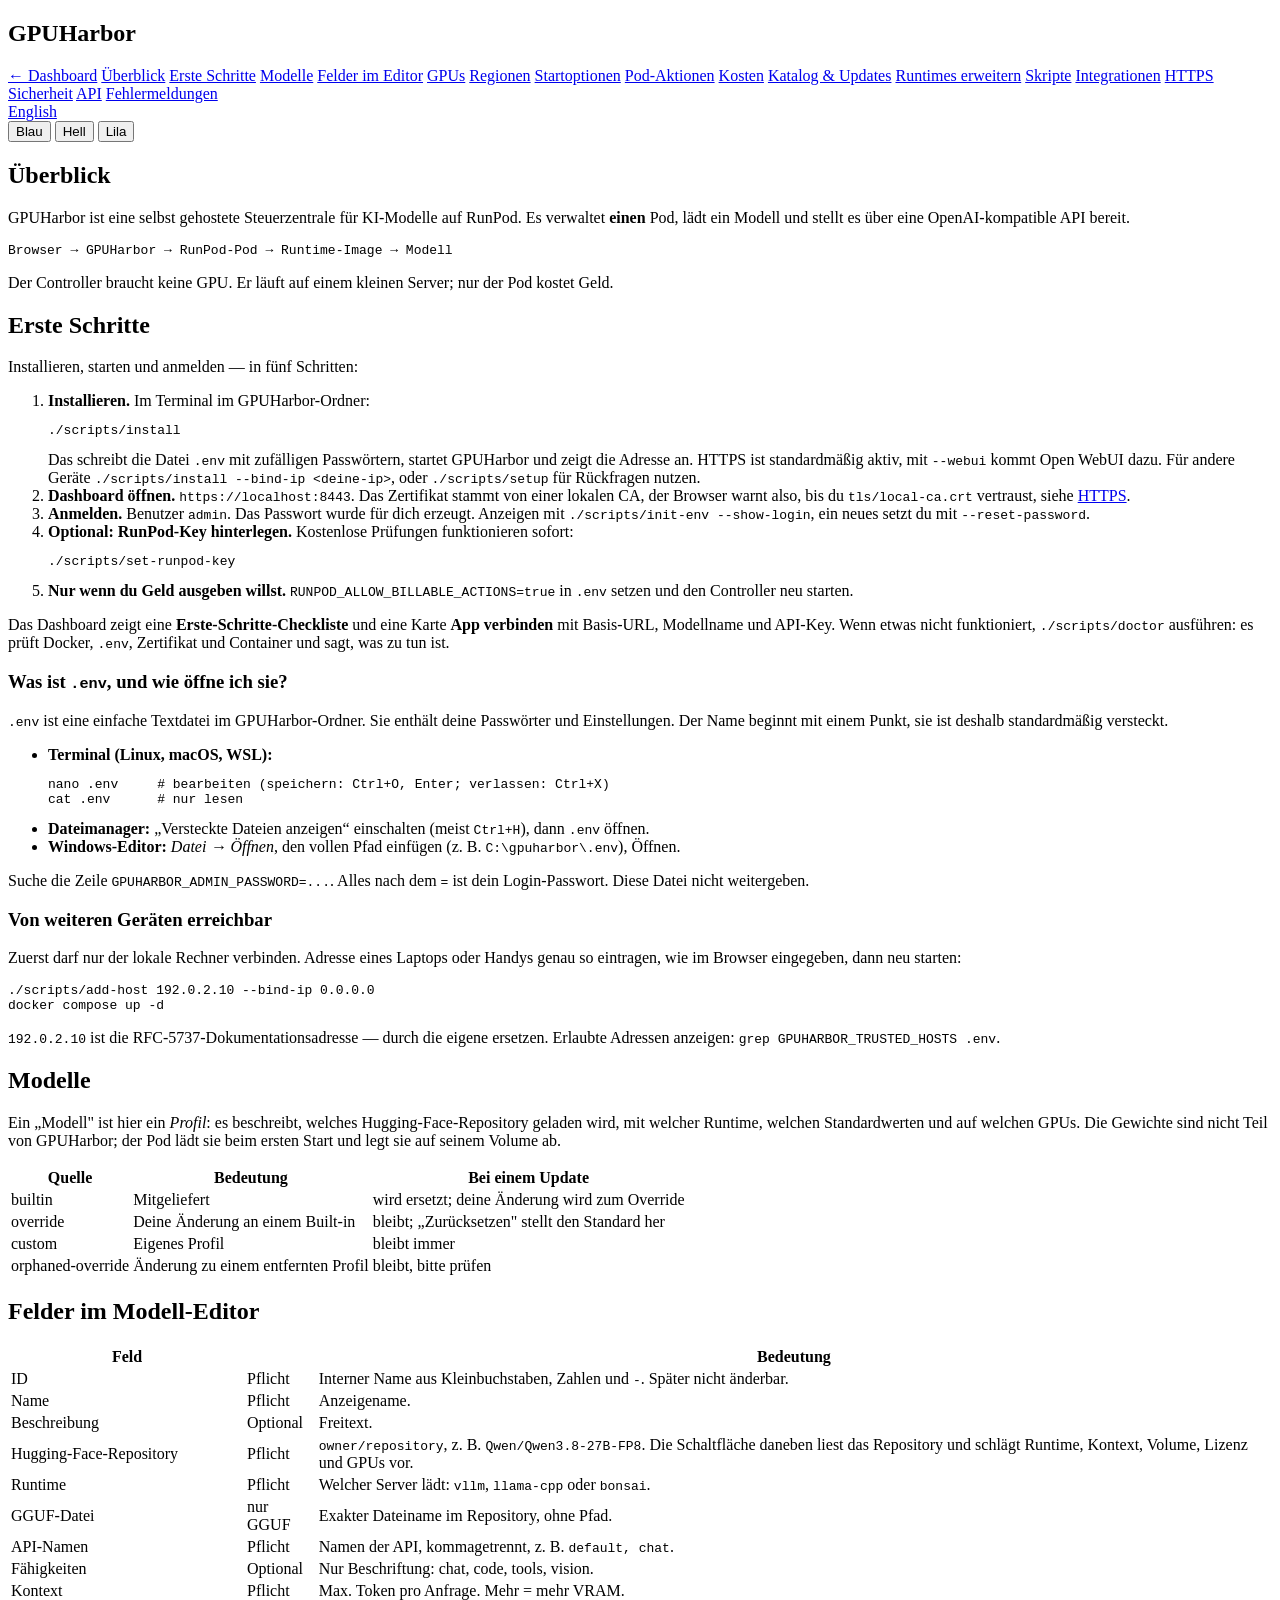
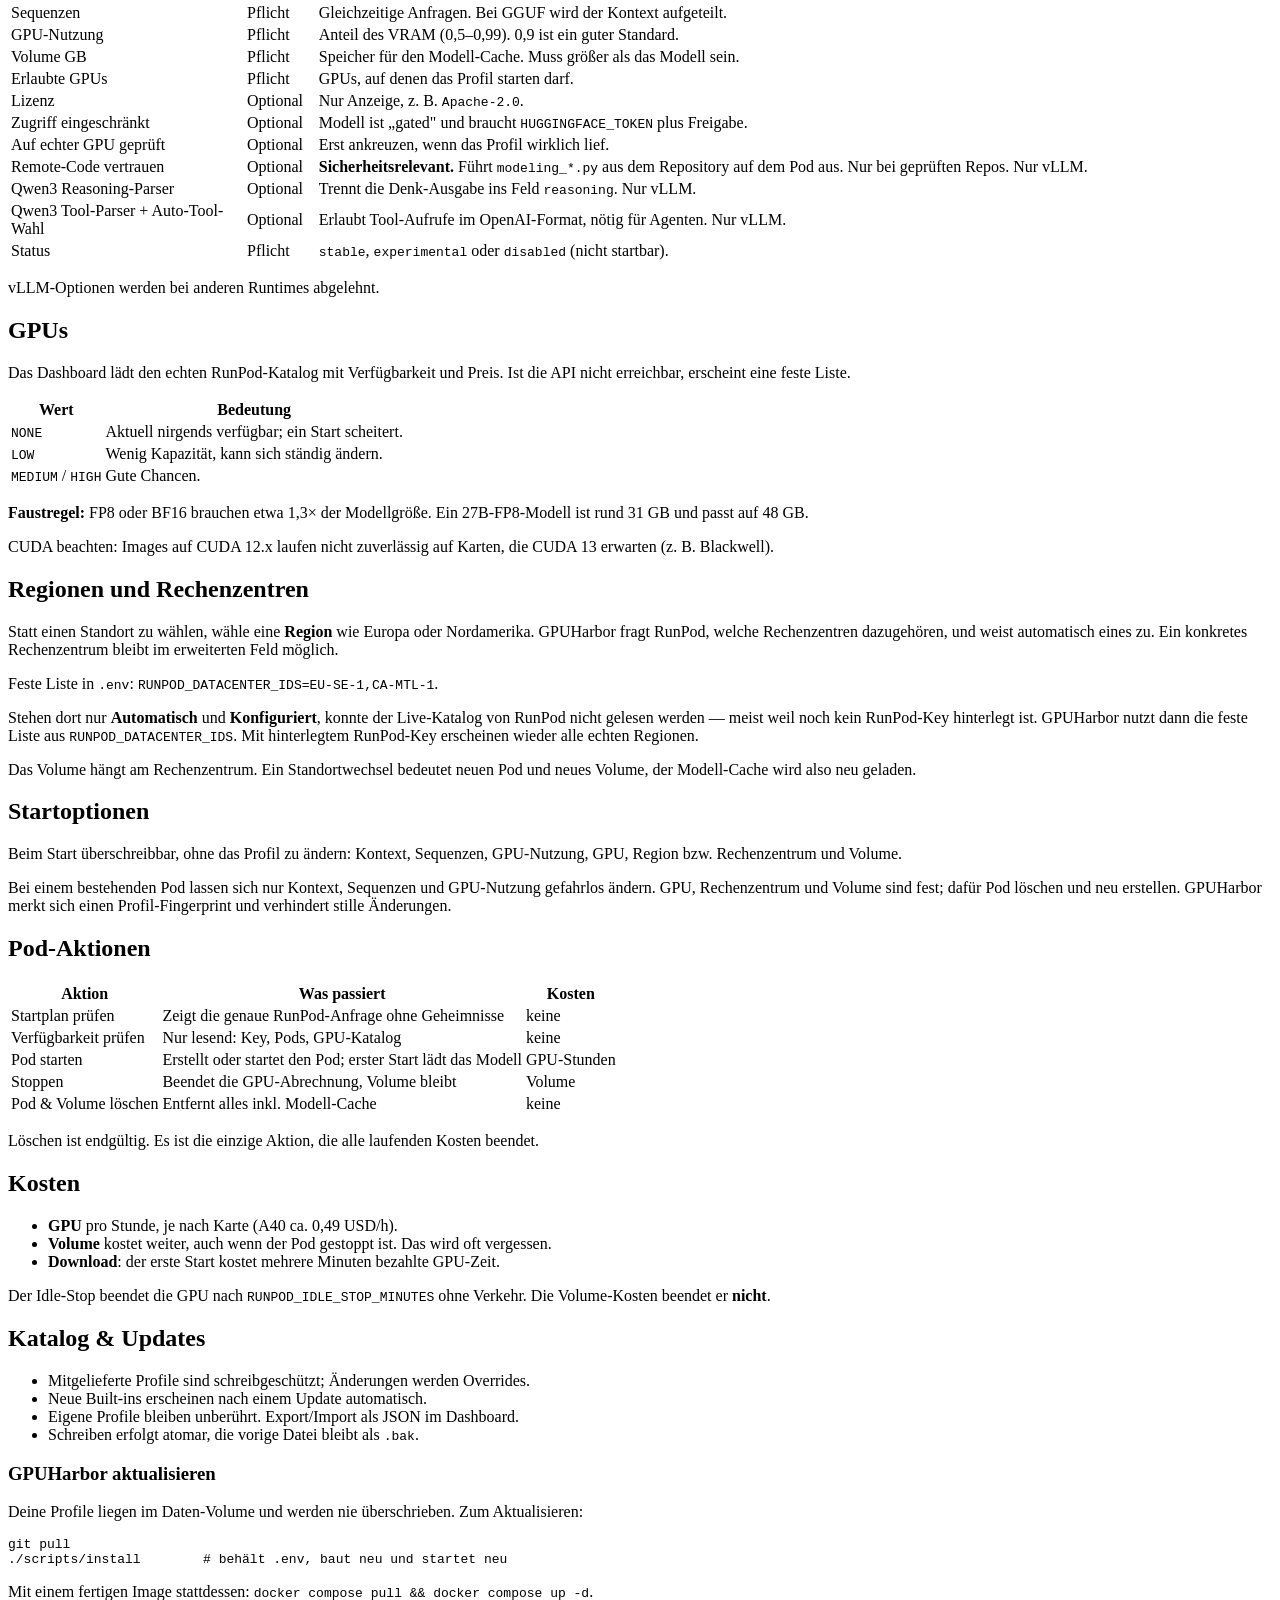
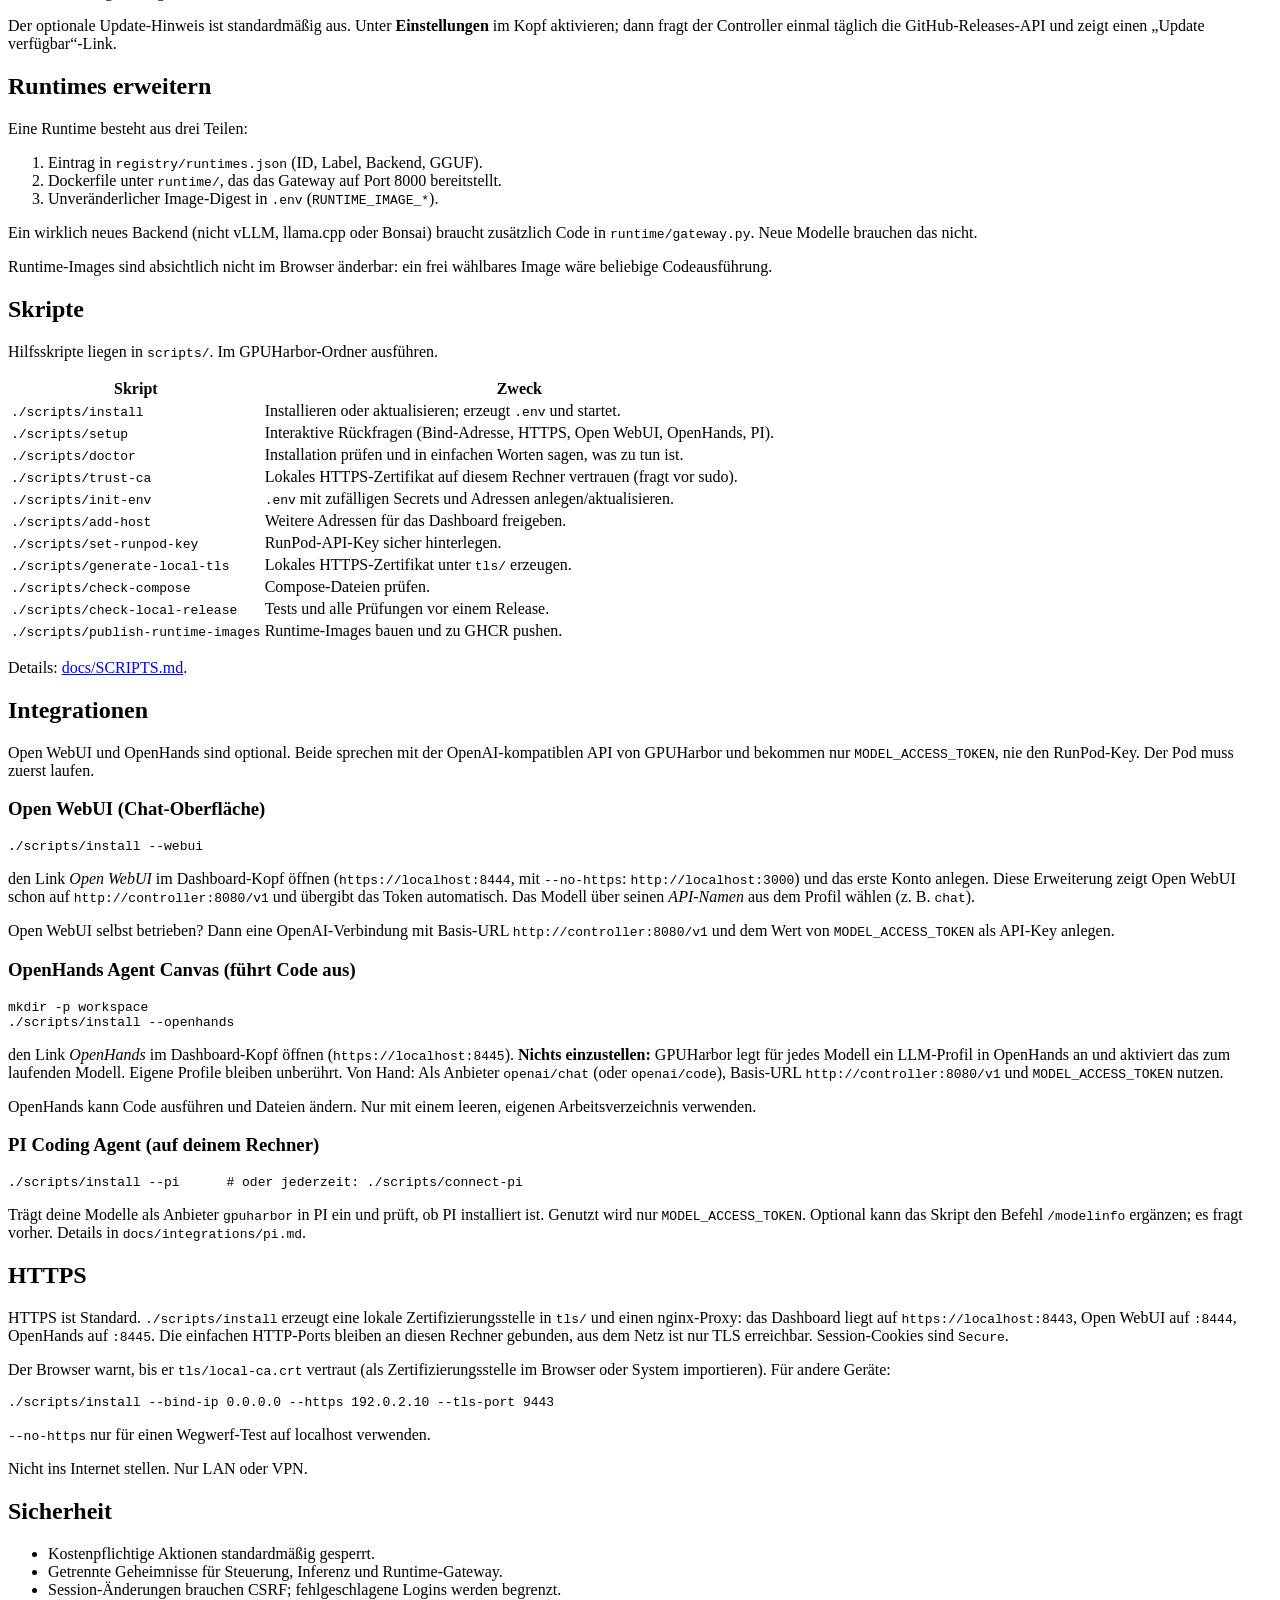
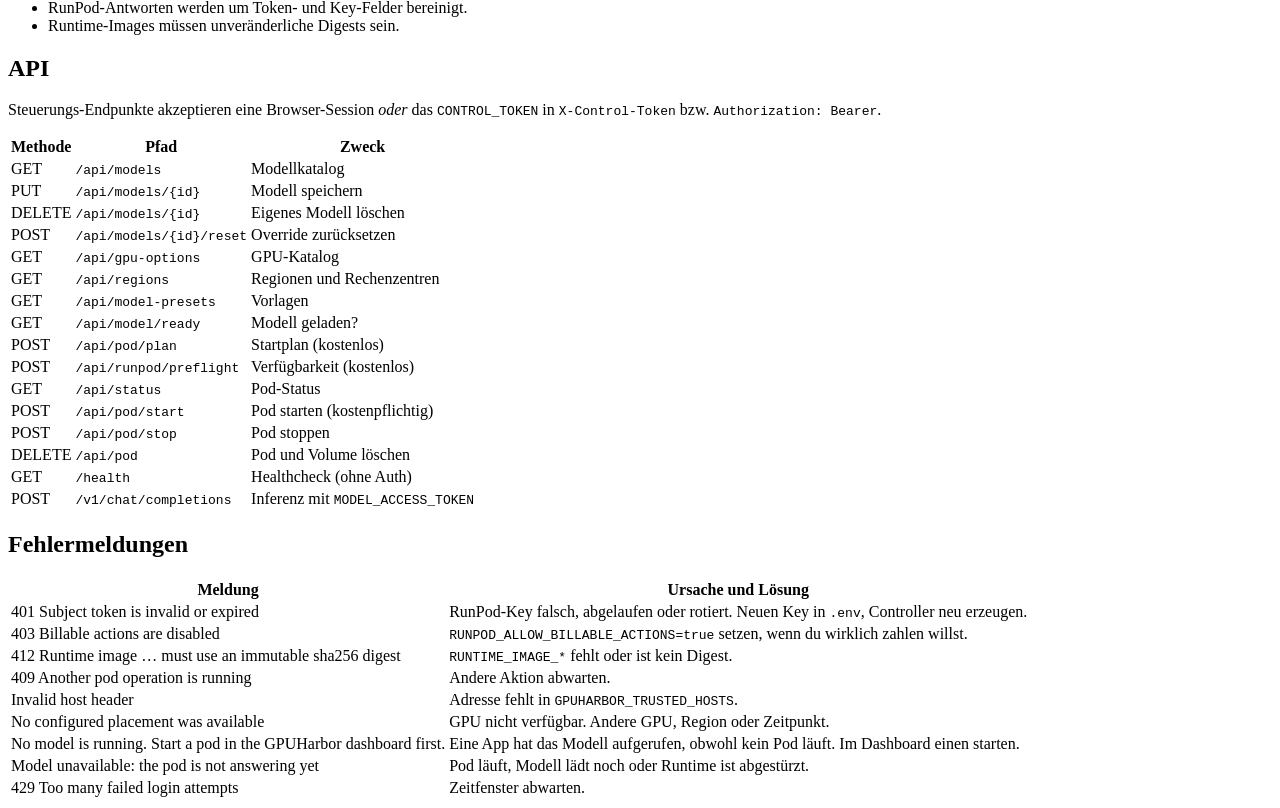
==== commit a47d8e56: "PI: token stored by default, optional /modelinfo, install/setup integration, docs - connect-pi store" ====
--- a/gpuharbor/static/docs.de.html
+++ b/gpuharbor/static/docs.de.html
@@ -250,7 +250,7 @@
 <table>
 <tr><th>Skript</th><th>Zweck</th></tr>
 <tr><td><code>./scripts/install</code></td><td>Installieren oder aktualisieren; erzeugt <code>.env</code> und startet.</td></tr>
-<tr><td><code>./scripts/setup</code></td><td>Interaktive Rückfragen (Bind-Adresse, HTTPS, Open WebUI, OpenHands).</td></tr>
+<tr><td><code>./scripts/setup</code></td><td>Interaktive Rückfragen (Bind-Adresse, HTTPS, Open WebUI, OpenHands, PI).</td></tr>
 <tr><td><code>./scripts/doctor</code></td><td>Installation prüfen und in einfachen Worten sagen, was zu tun ist.</td></tr>
 <tr><td><code>./scripts/trust-ca</code></td><td>Lokales HTTPS-Zertifikat auf diesem Rechner vertrauen (fragt vor sudo).</td></tr>
 <tr><td><code>./scripts/init-env</code></td><td><code>.env</code> mit zufälligen Secrets und Adressen anlegen/aktualisieren.</td></tr>
@@ -291,6 +291,12 @@
 <code>http://controller:8080/v1</code> und <code>MODEL_ACCESS_TOKEN</code> nutzen.</p>
 <p class="muted">OpenHands kann Code ausführen und Dateien ändern. Nur mit einem
 leeren, eigenen Arbeitsverzeichnis verwenden.</p>
+<h3>PI Coding Agent (auf deinem Rechner)</h3>
+<pre>./scripts/install --pi      # oder jederzeit: ./scripts/connect-pi</pre>
+<p>Trägt deine Modelle als Anbieter <code>gpuharbor</code> in PI ein und prüft, ob PI
+installiert ist. Genutzt wird nur <code>MODEL_ACCESS_TOKEN</code>. Optional kann das
+Skript den Befehl <code>/modelinfo</code> ergänzen; es fragt vorher. Details in
+<code>docs/integrations/pi.md</code>.</p>
 </section>
 
 <section id="https">
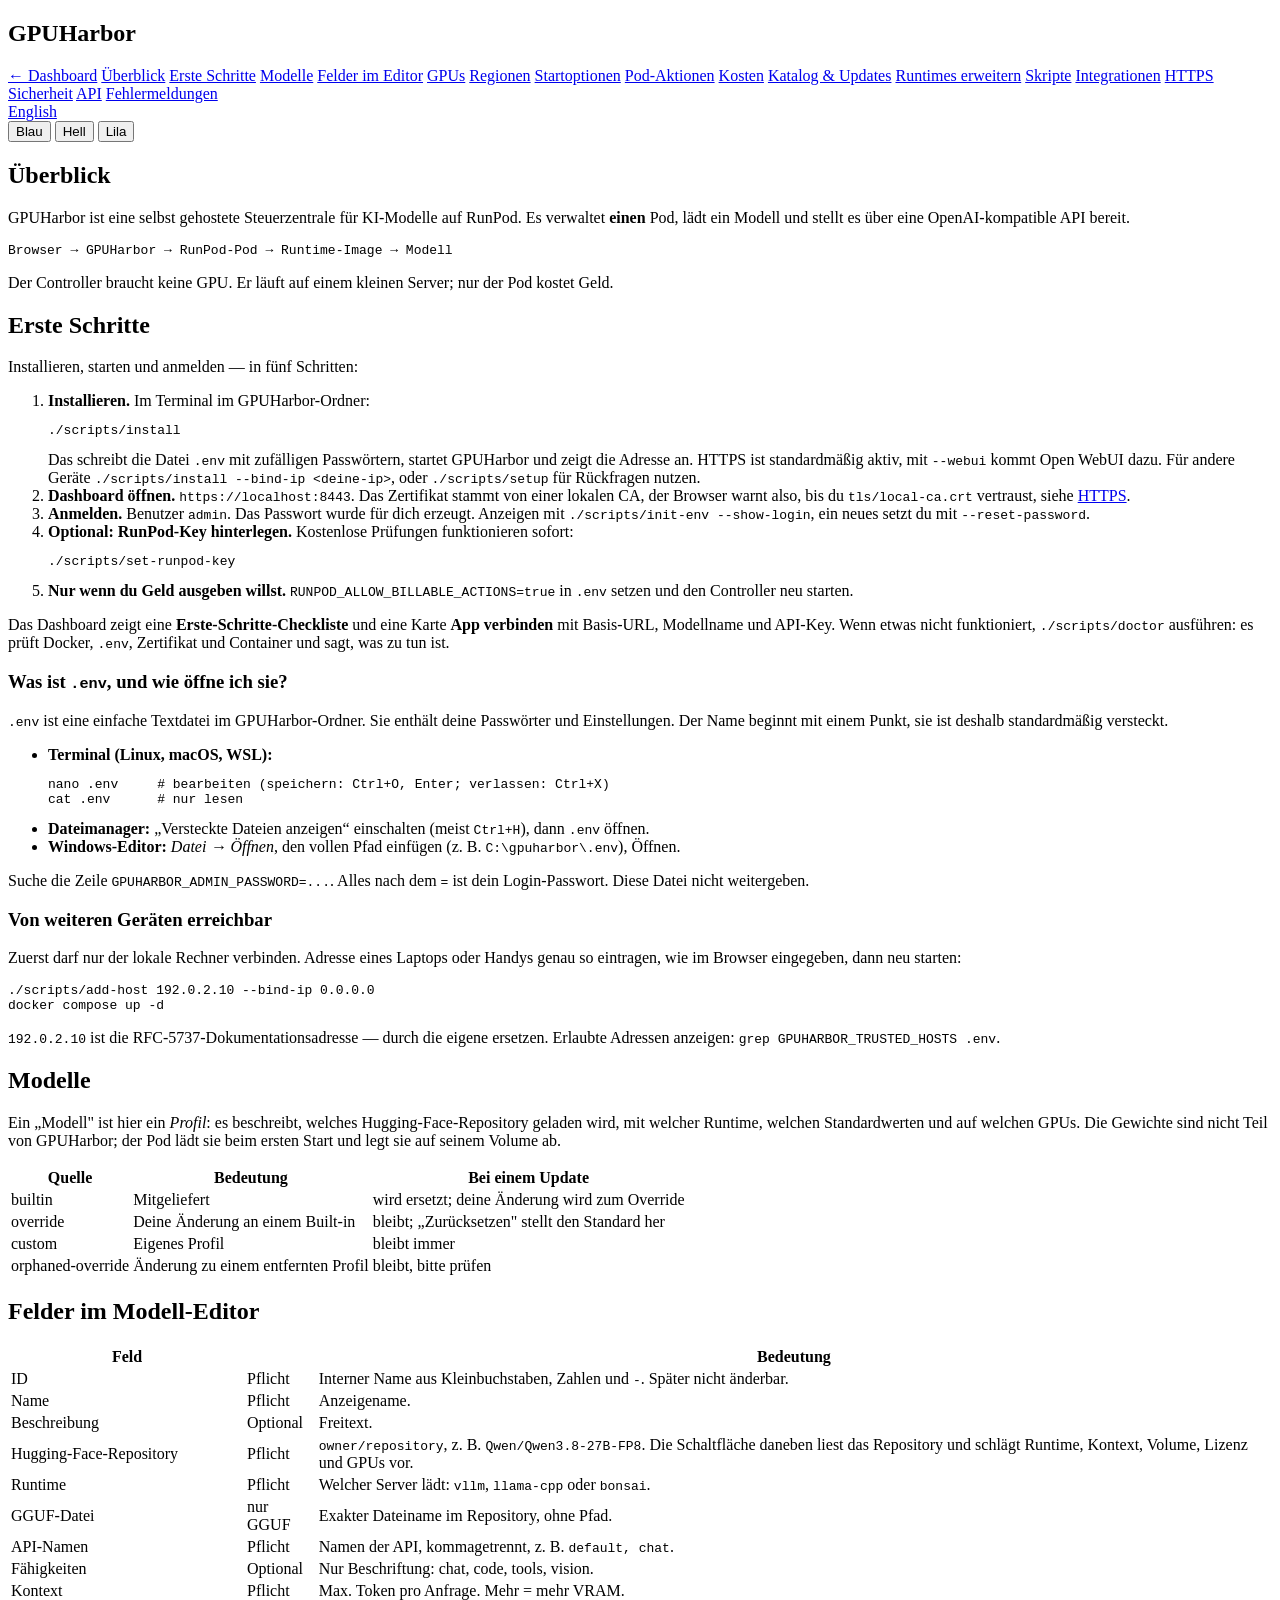
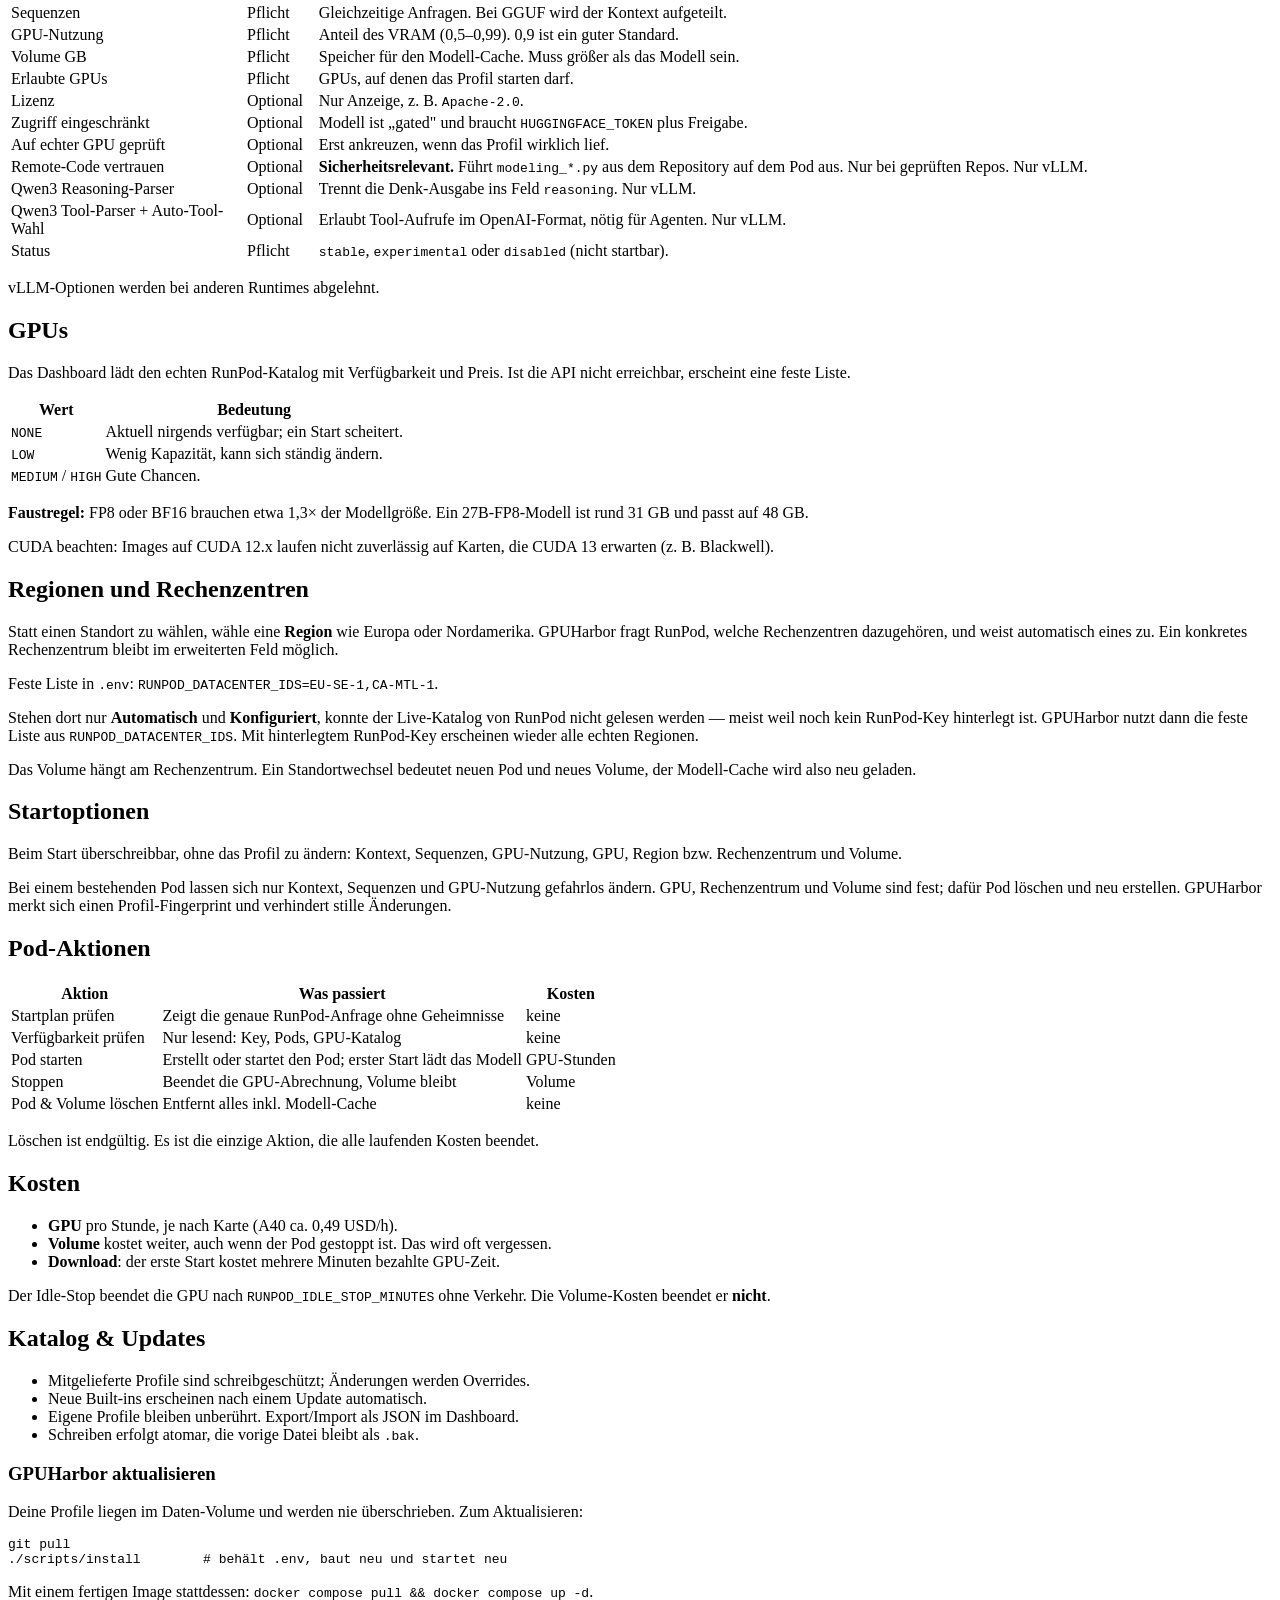
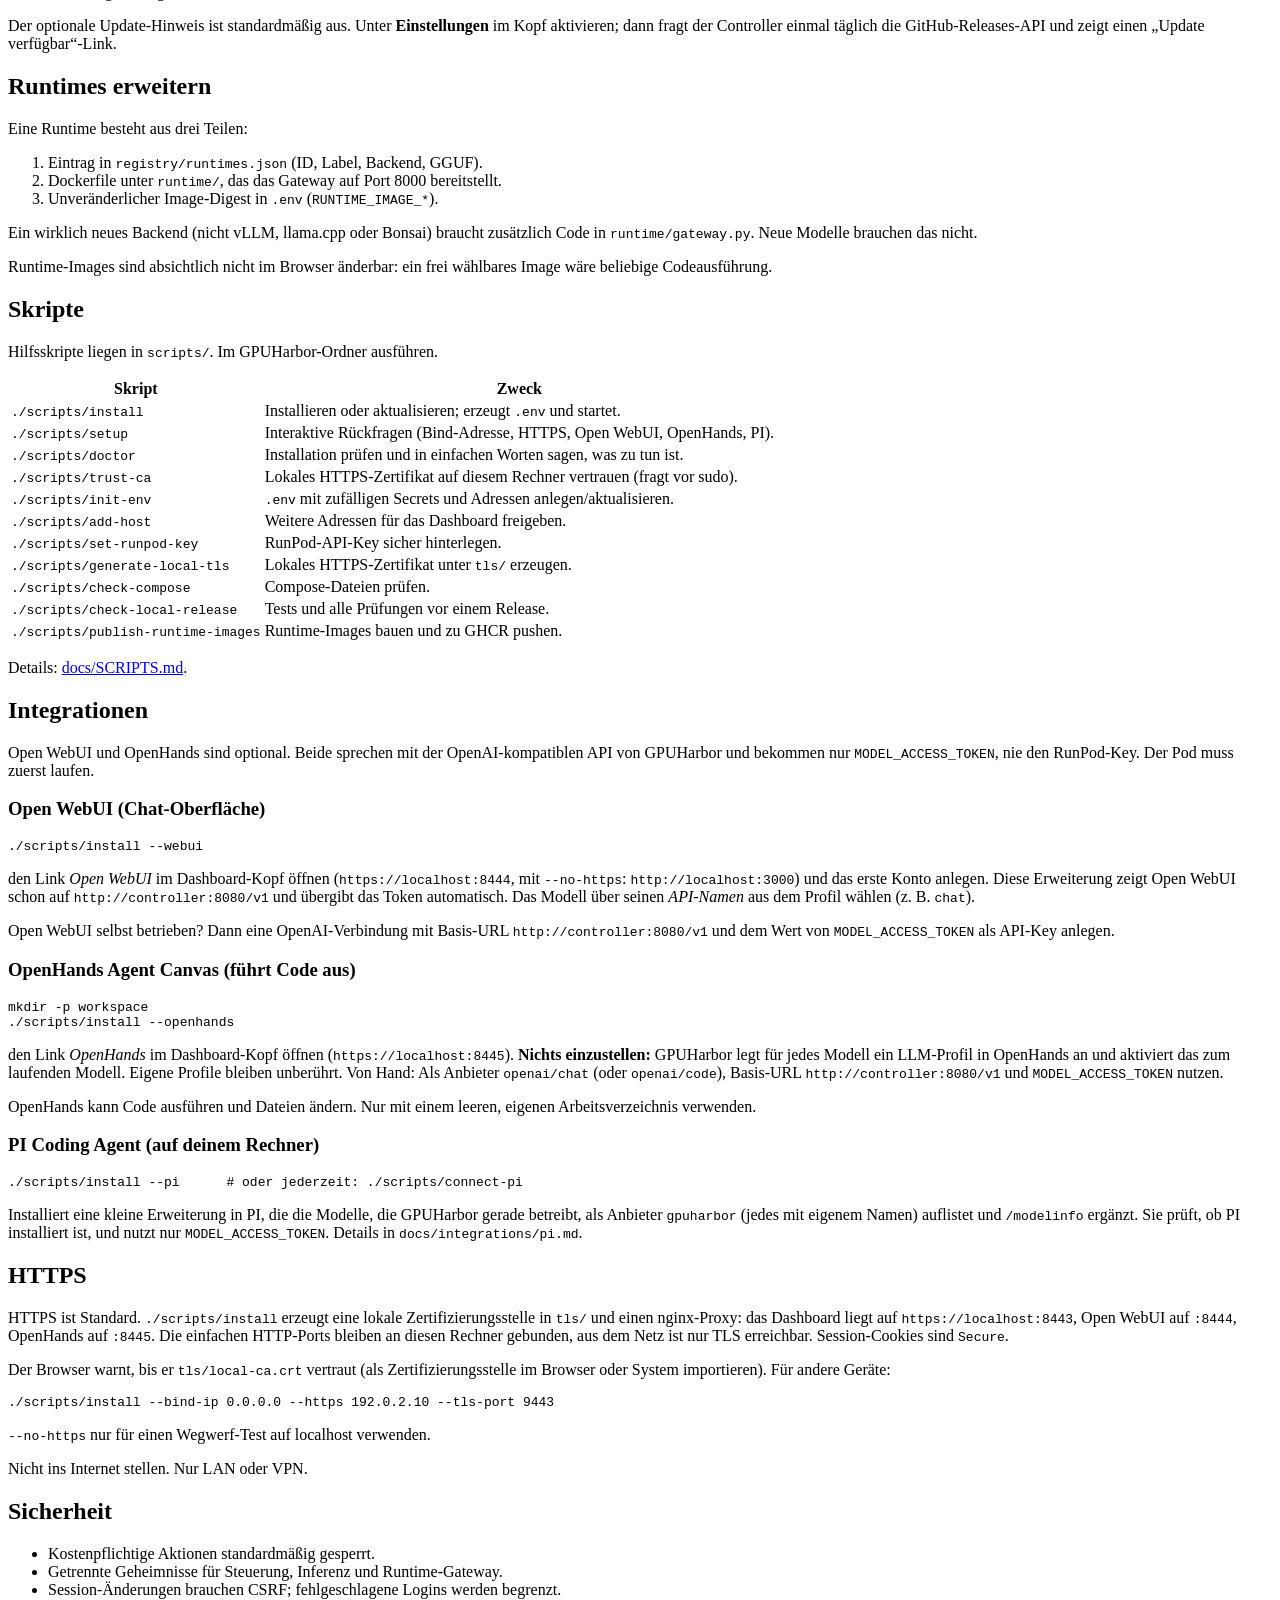
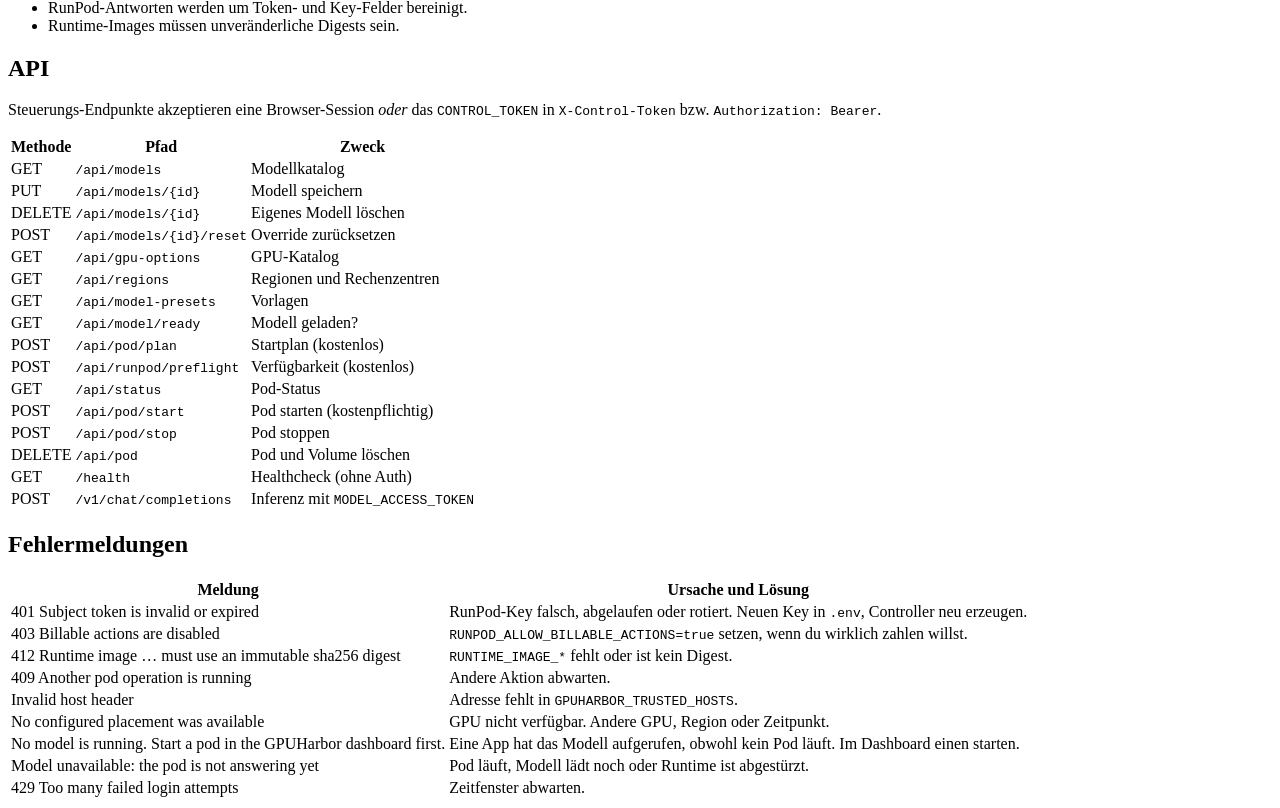
==== commit 95e651da: "PI: list only the running models, each with its own name connect-pi now installs a PI extension (plu" ====
--- a/gpuharbor/static/docs.de.html
+++ b/gpuharbor/static/docs.de.html
@@ -293,9 +293,10 @@
 leeren, eigenen Arbeitsverzeichnis verwenden.</p>
 <h3>PI Coding Agent (auf deinem Rechner)</h3>
 <pre>./scripts/install --pi      # oder jederzeit: ./scripts/connect-pi</pre>
-<p>Trägt deine Modelle als Anbieter <code>gpuharbor</code> in PI ein und prüft, ob PI
-installiert ist. Genutzt wird nur <code>MODEL_ACCESS_TOKEN</code>. Optional kann das
-Skript den Befehl <code>/modelinfo</code> ergänzen; es fragt vorher. Details in
+<p>Installiert eine kleine Erweiterung in PI, die die Modelle, die GPUHarbor gerade
+betreibt, als Anbieter <code>gpuharbor</code> (jedes mit eigenem Namen) auflistet und
+<code>/modelinfo</code> ergänzt. Sie prüft, ob PI installiert ist, und nutzt nur
+<code>MODEL_ACCESS_TOKEN</code>. Details in
 <code>docs/integrations/pi.md</code>.</p>
 </section>
 
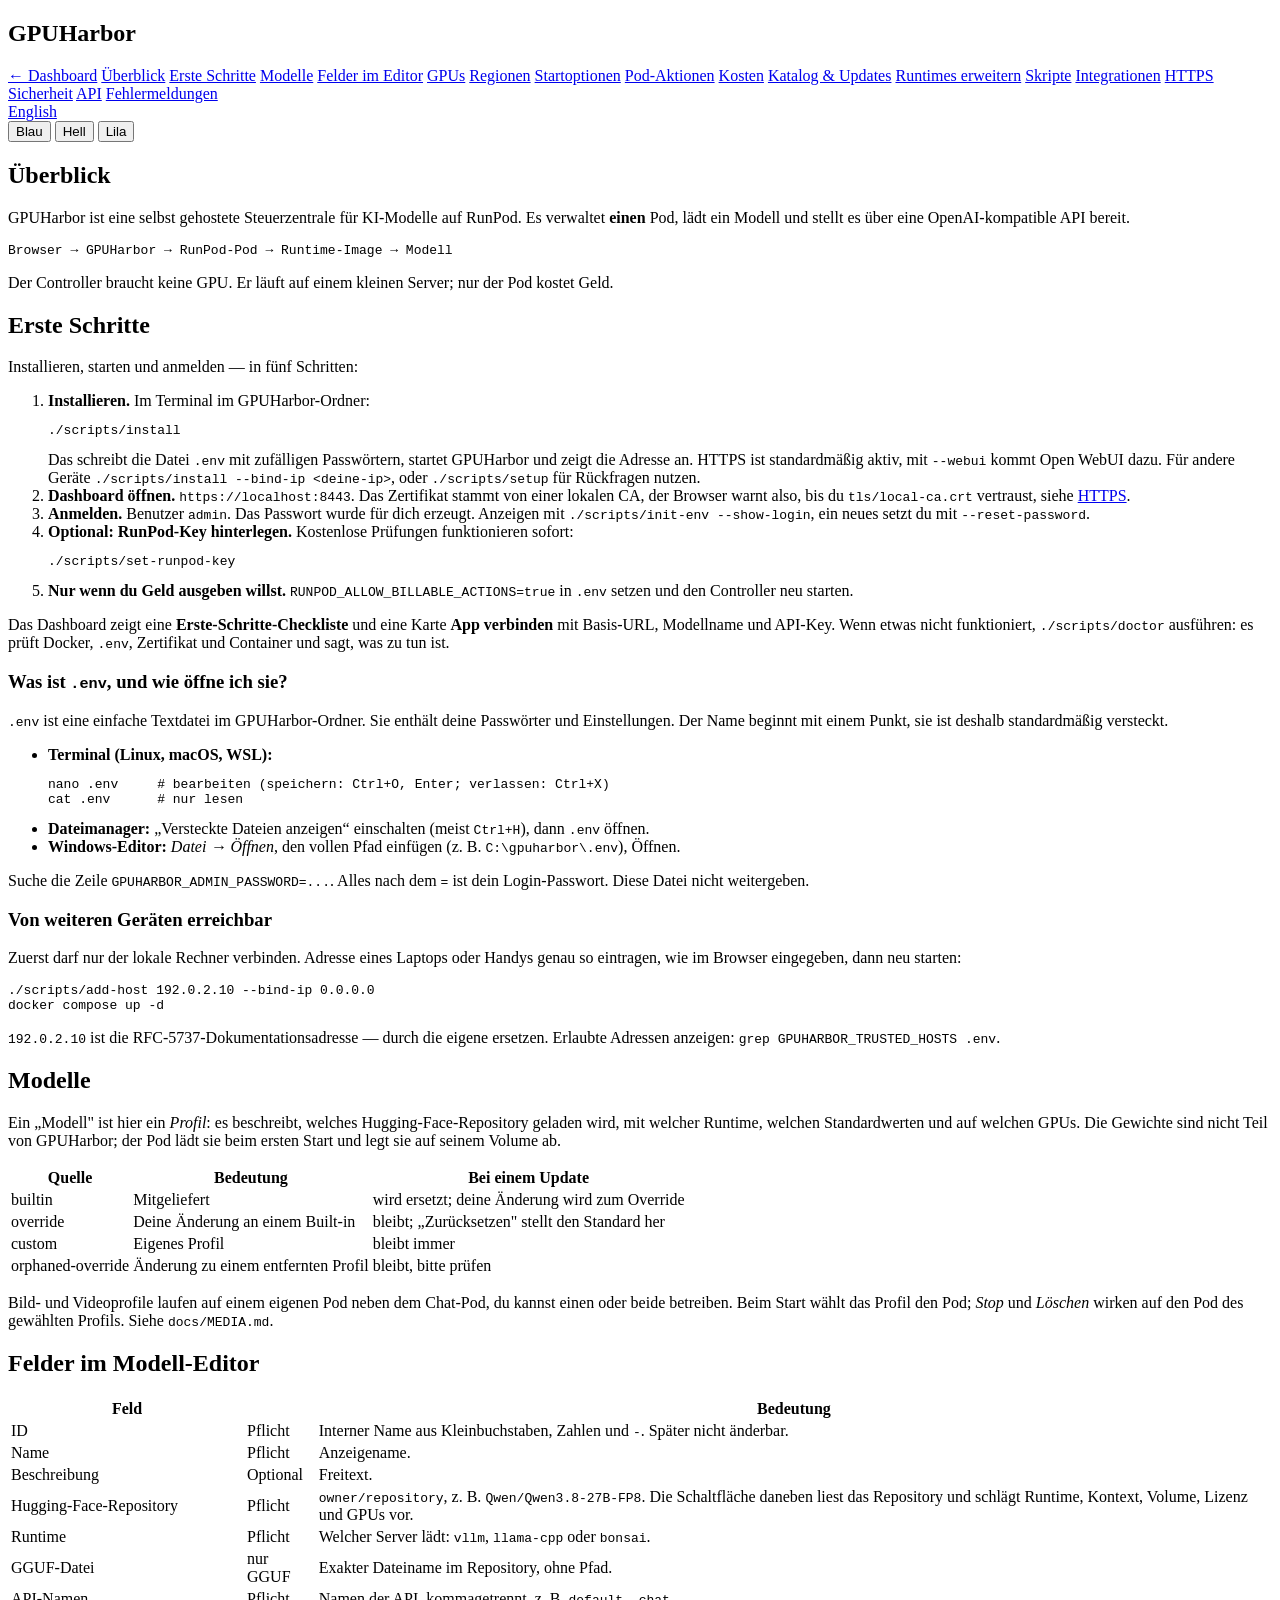
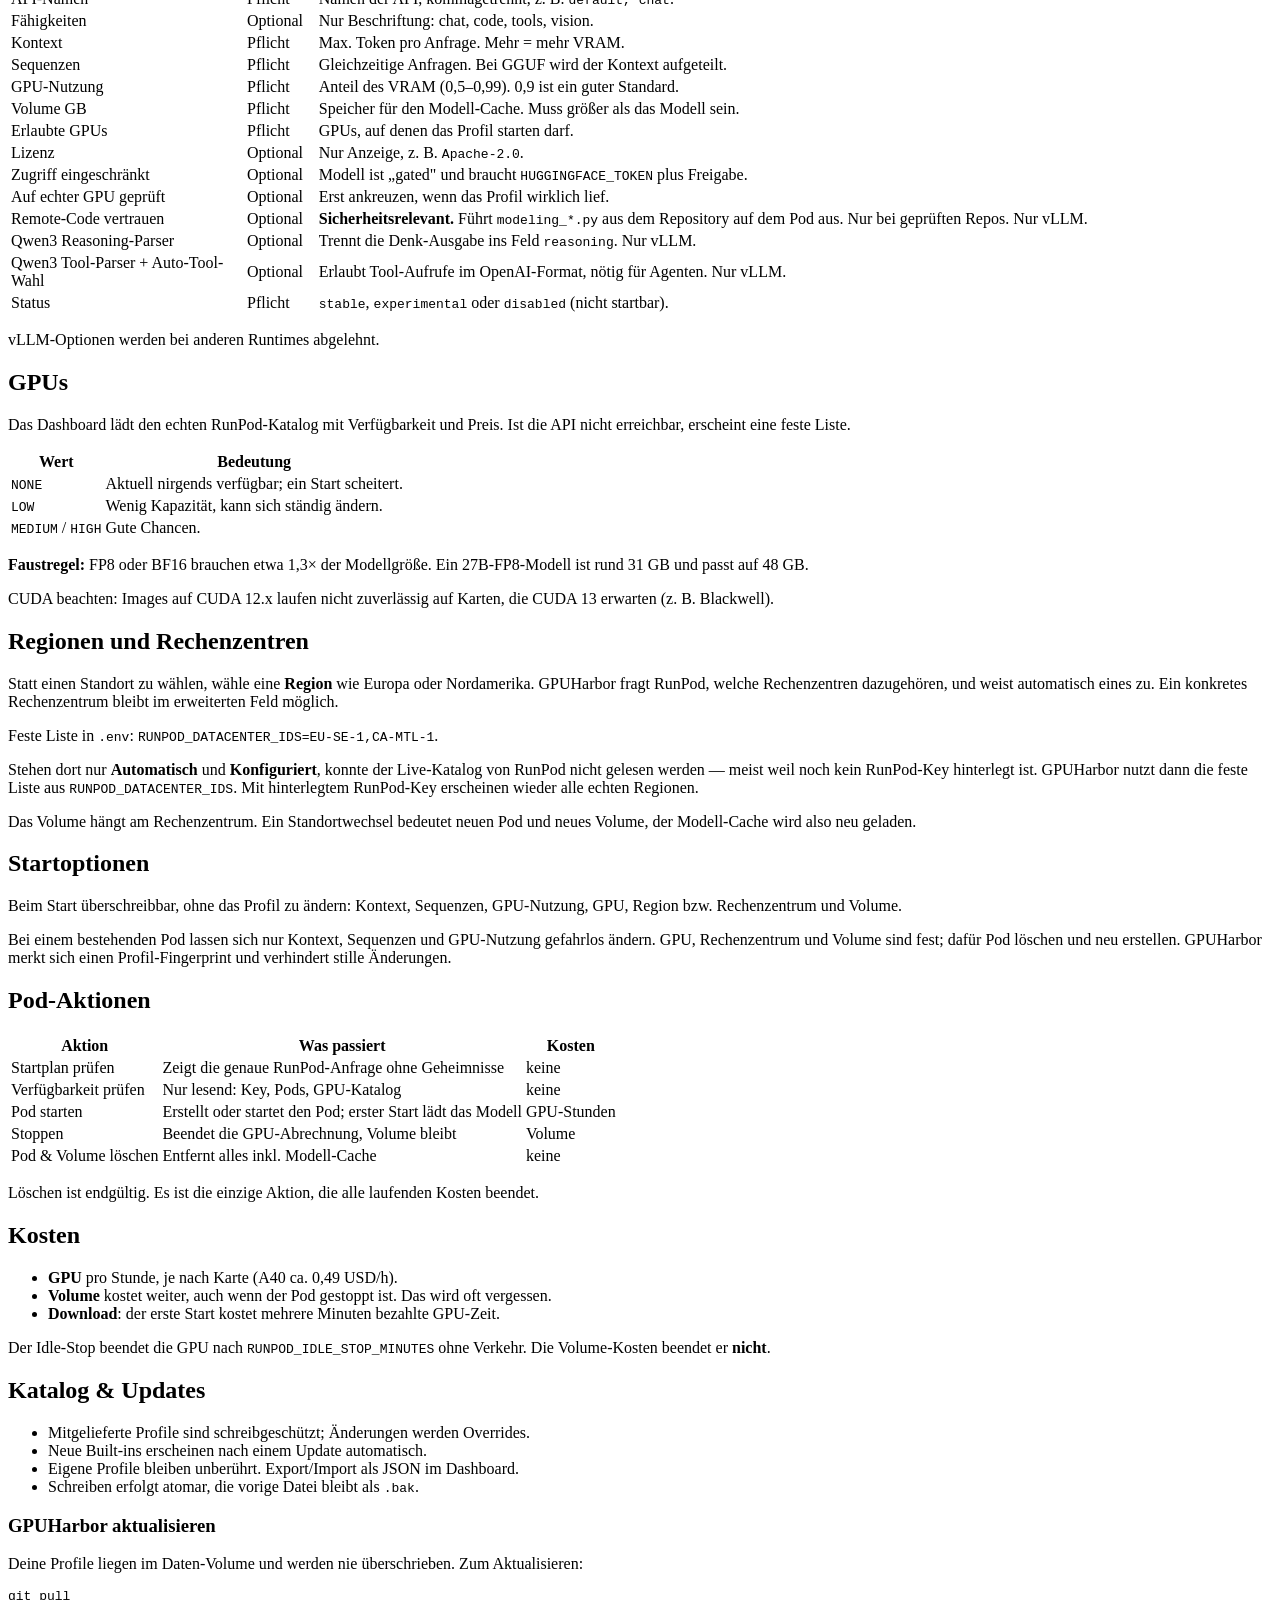
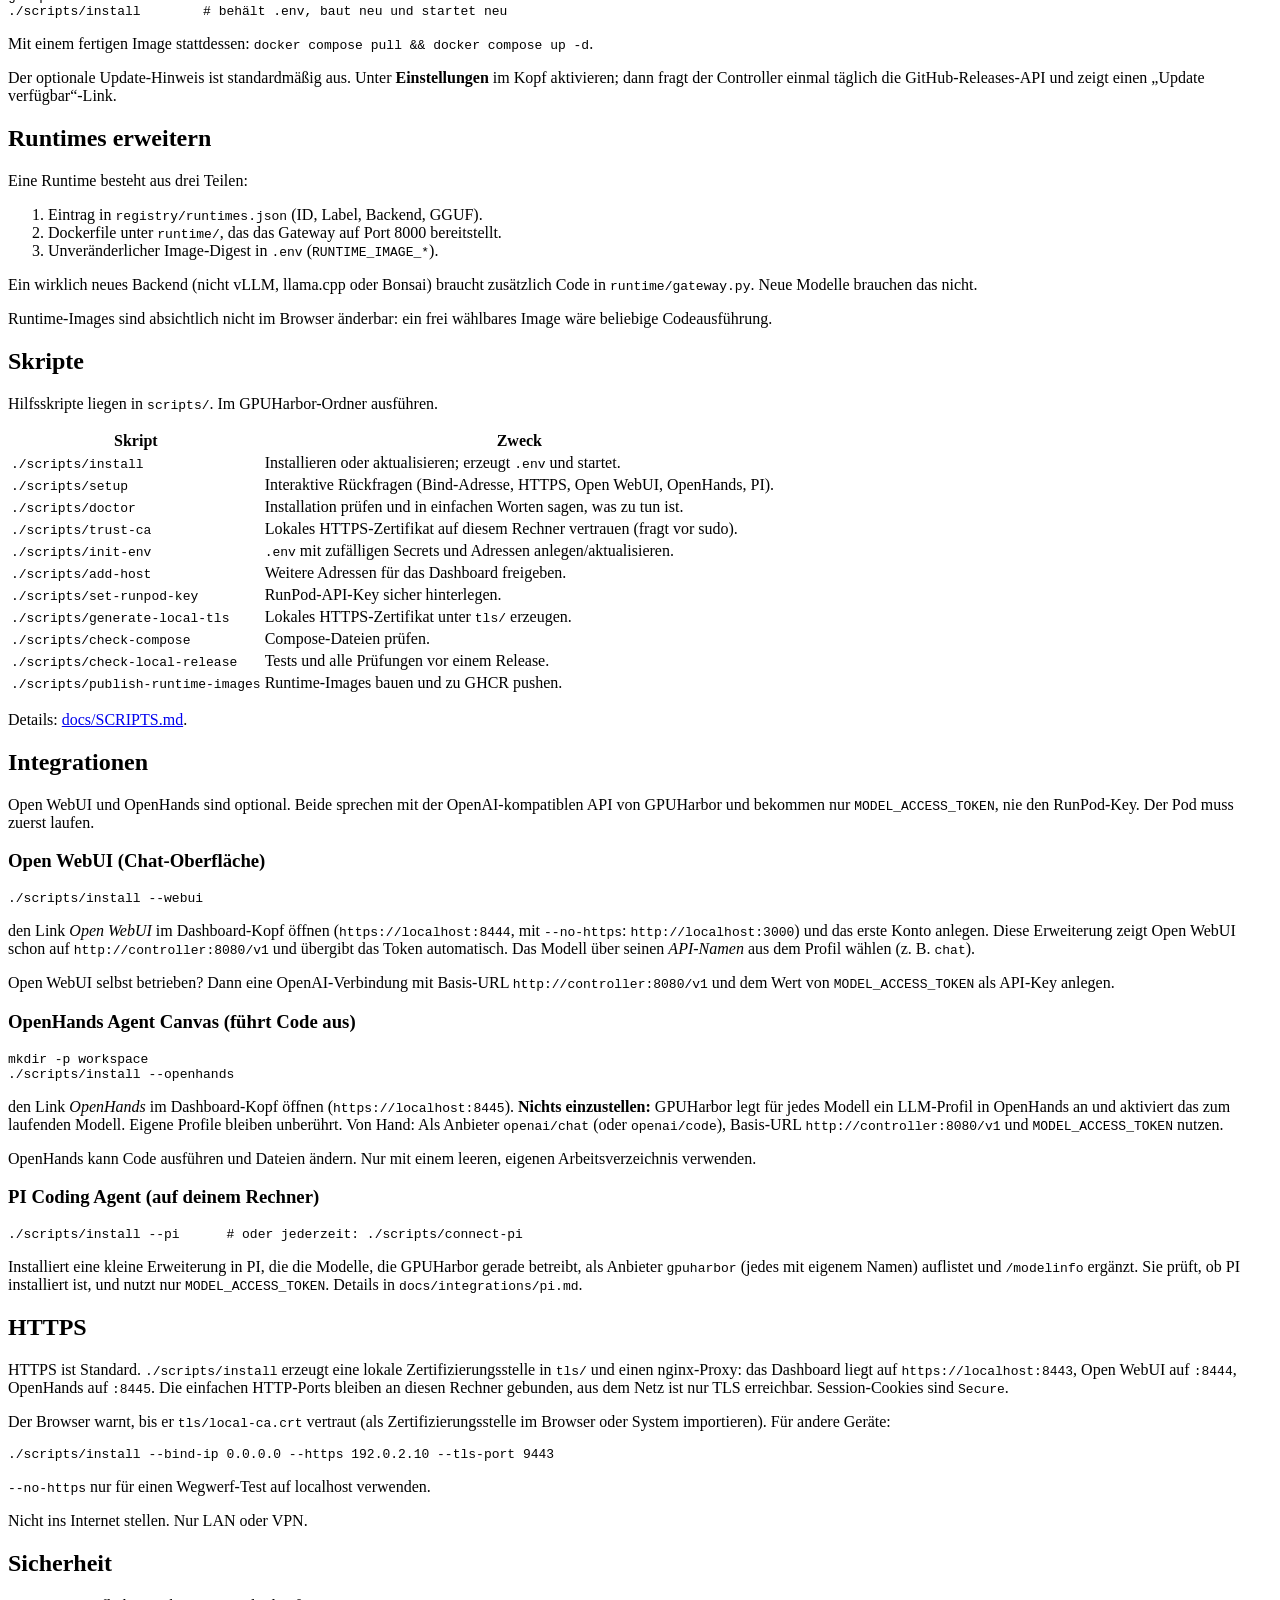
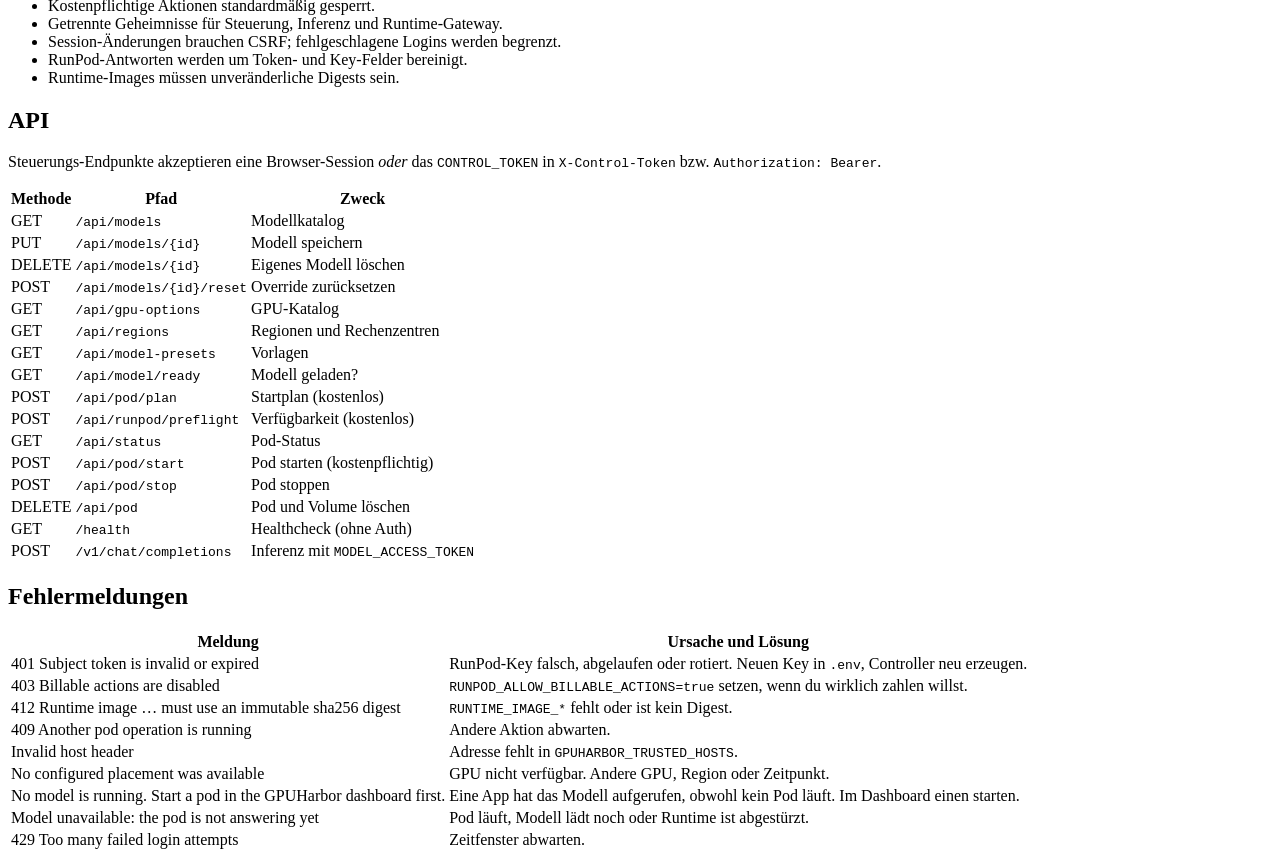
==== commit 967456a1: "0.1.7: image and video models, two pods, MTP and sampling presets - New diffusers runtime and media " ====
--- a/gpuharbor/static/docs.de.html
+++ b/gpuharbor/static/docs.de.html
@@ -115,6 +115,7 @@
 <tr><td><span class="tag">custom</span></td><td>Eigenes Profil</td><td>bleibt immer</td></tr>
 <tr><td><span class="tag">orphaned-override</span></td><td>Änderung zu einem entfernten Profil</td><td>bleibt, bitte prüfen</td></tr>
 </table>
+<p>Bild- und Videoprofile laufen auf einem eigenen Pod neben dem Chat-Pod, du kannst einen oder beide betreiben. Beim Start wählt das Profil den Pod; <em>Stop</em> und <em>Löschen</em> wirken auf den Pod des gewählten Profils. Siehe <code>docs/MEDIA.md</code>.</p>
 </section>
 
 <section id="felder">
